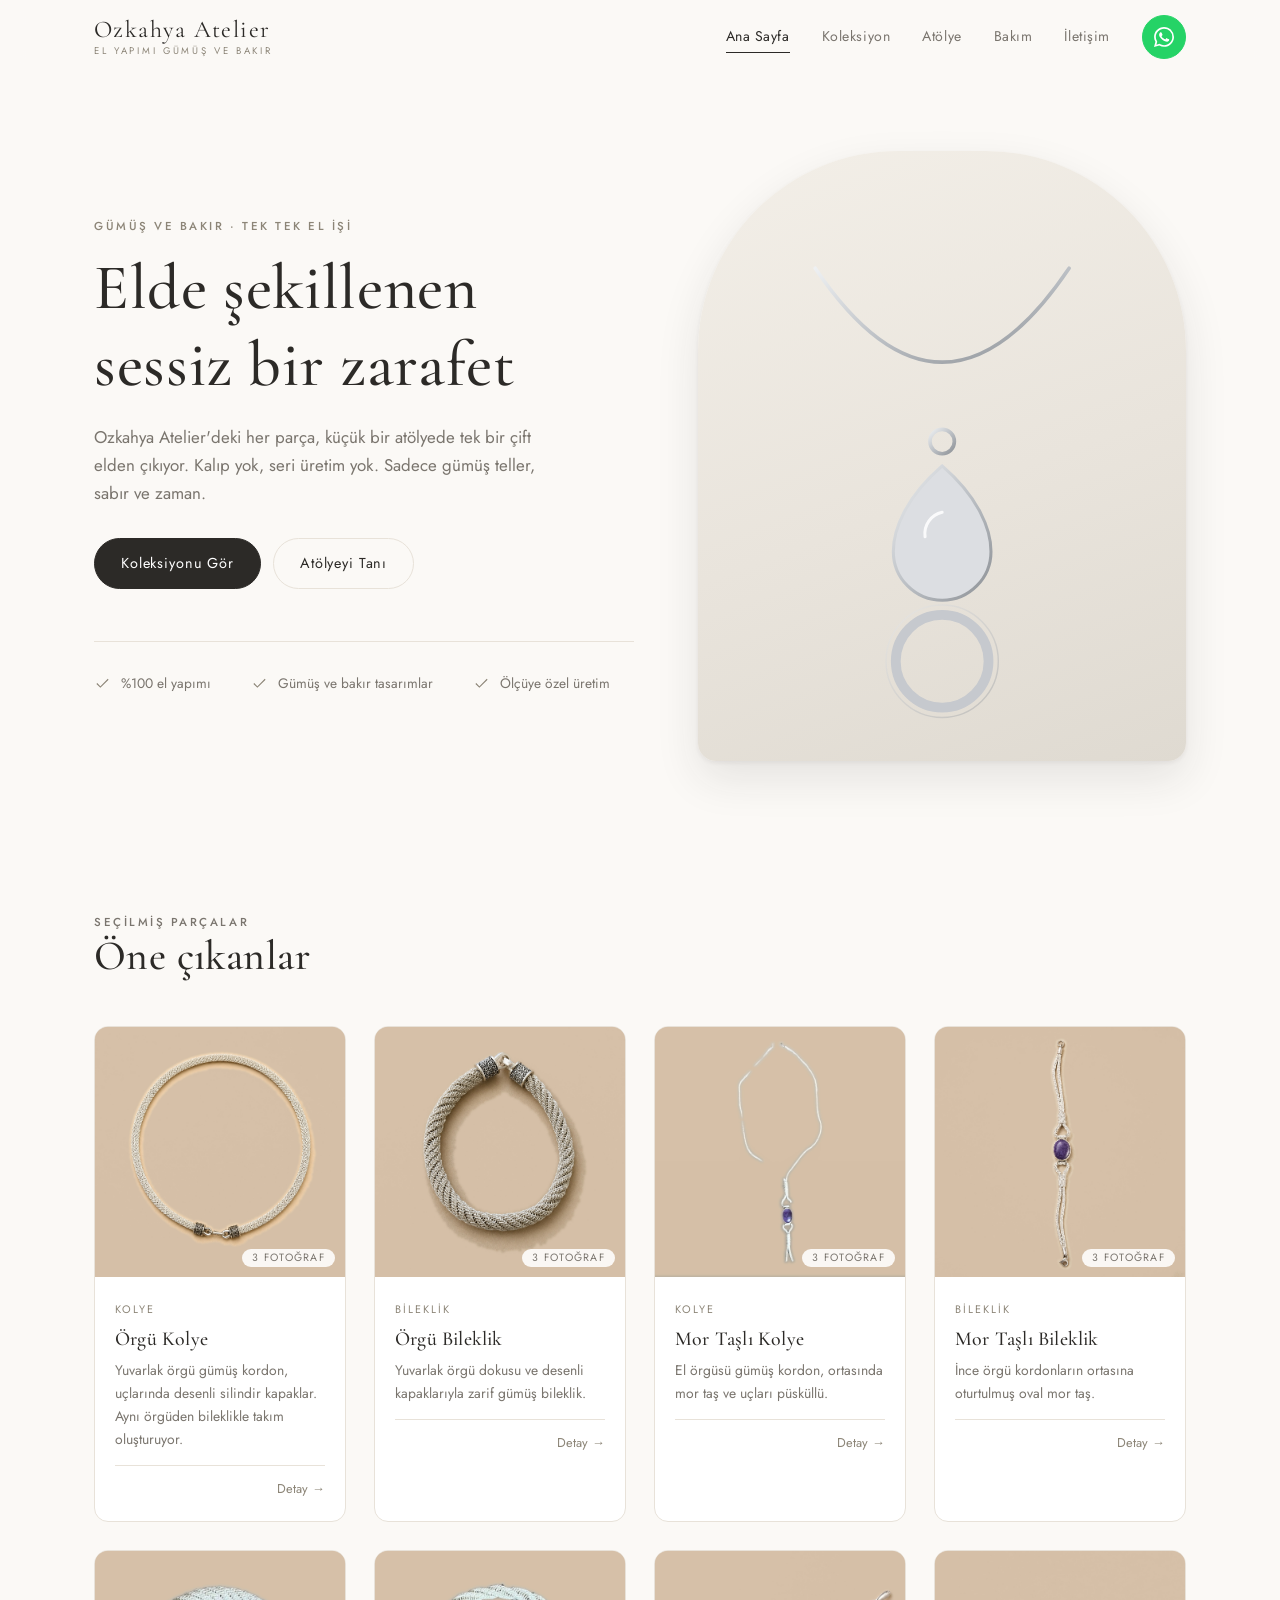
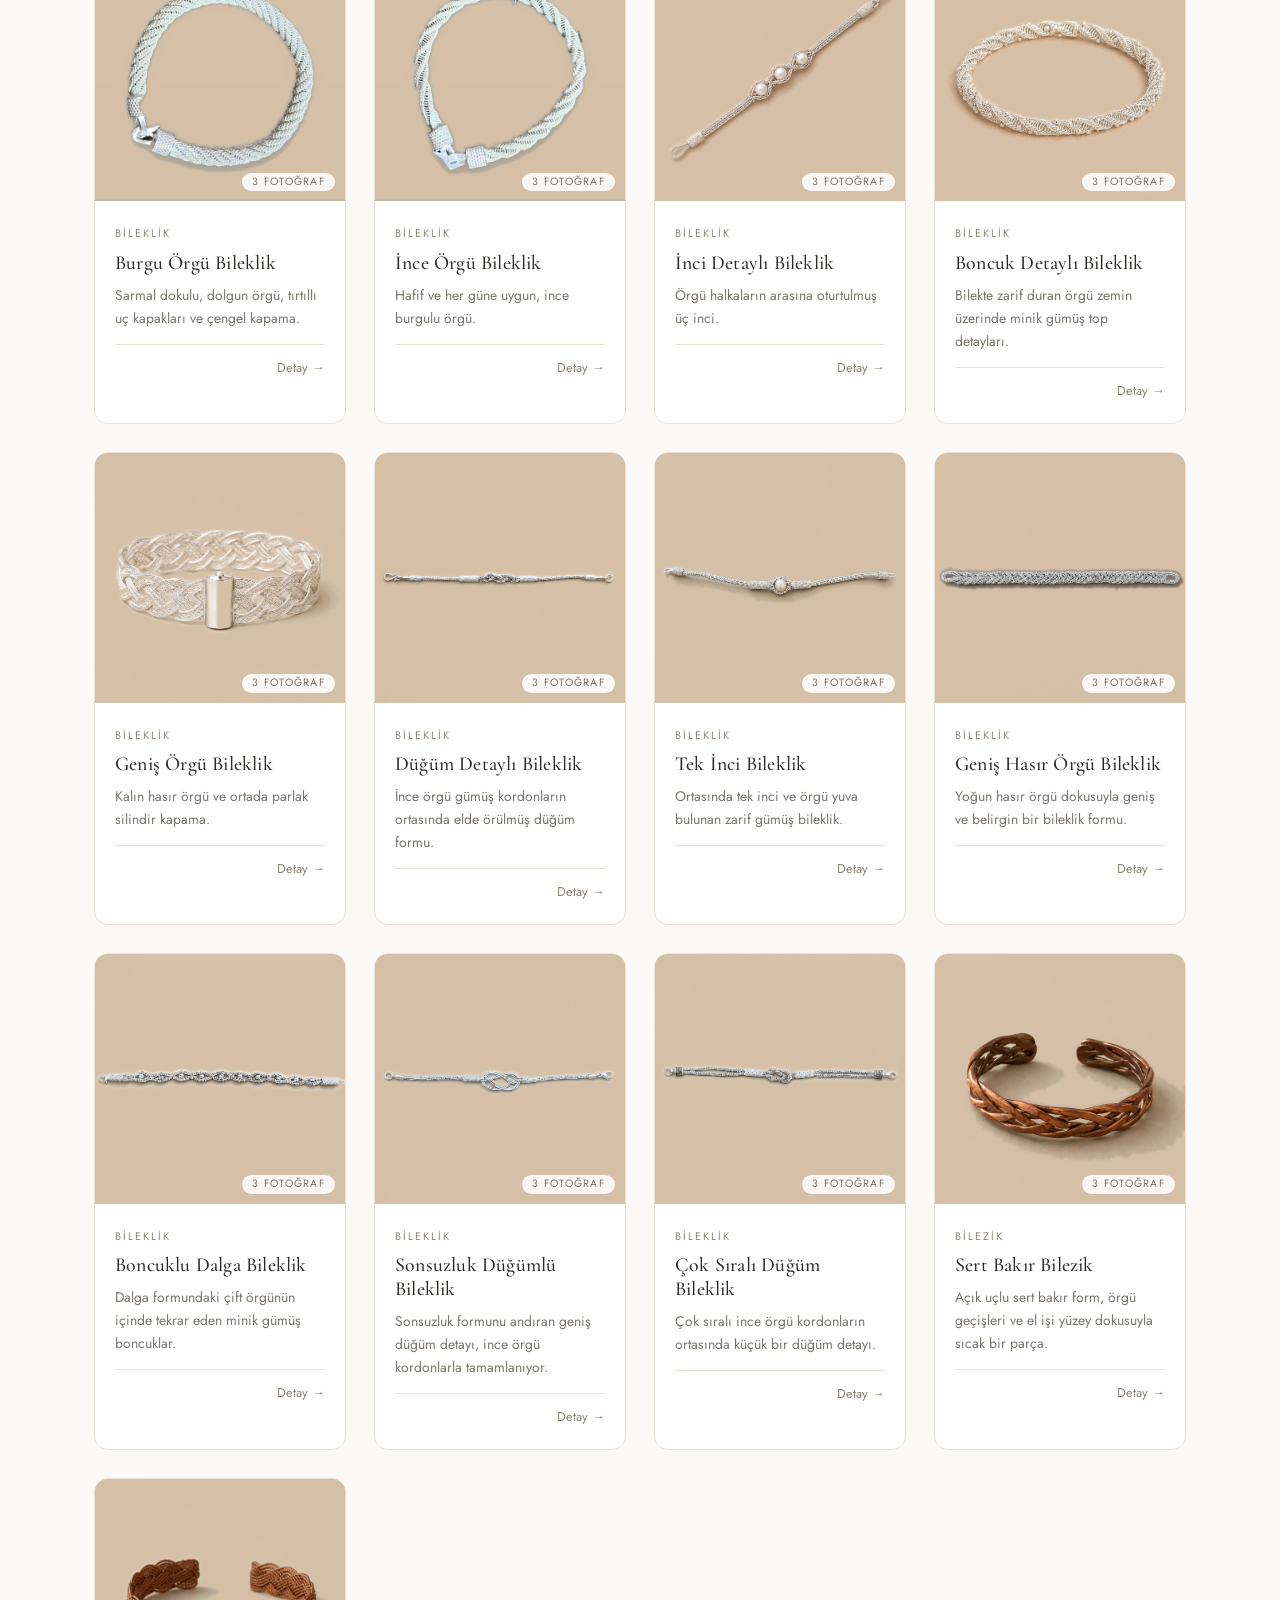
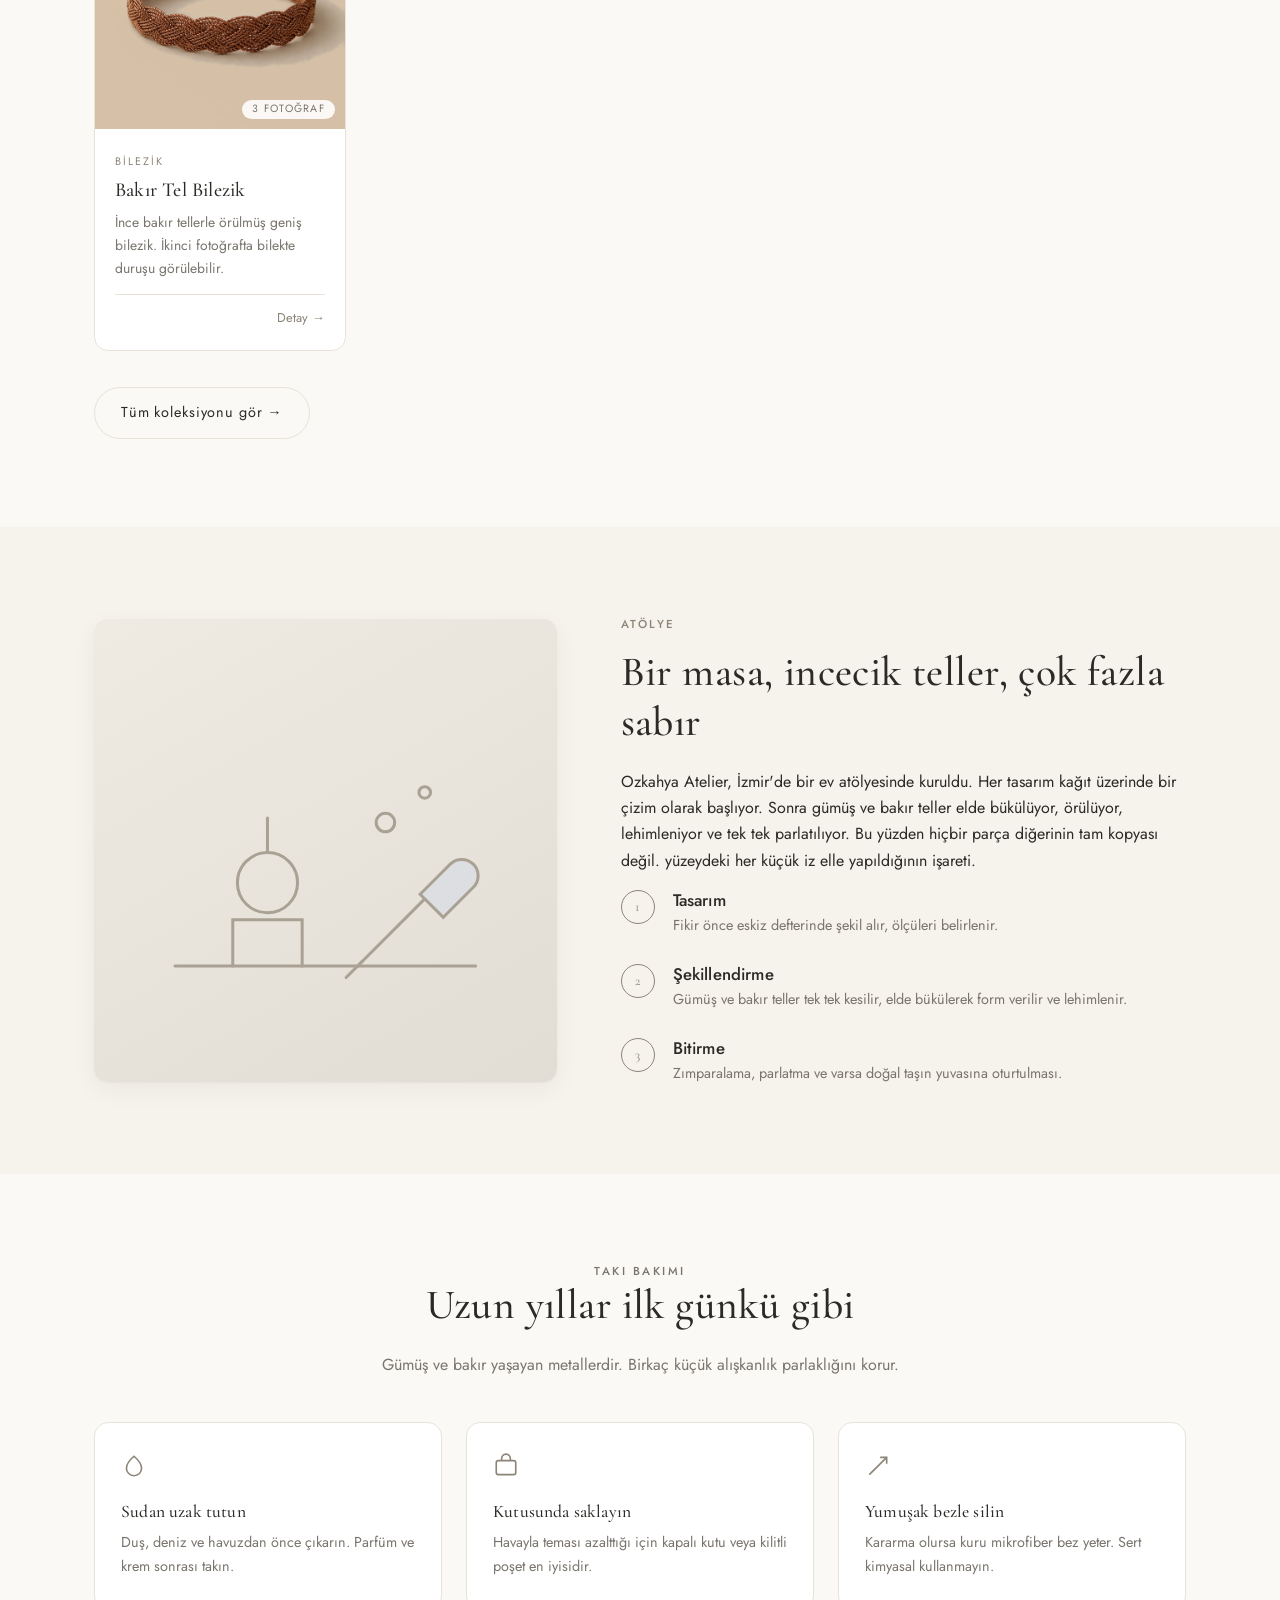
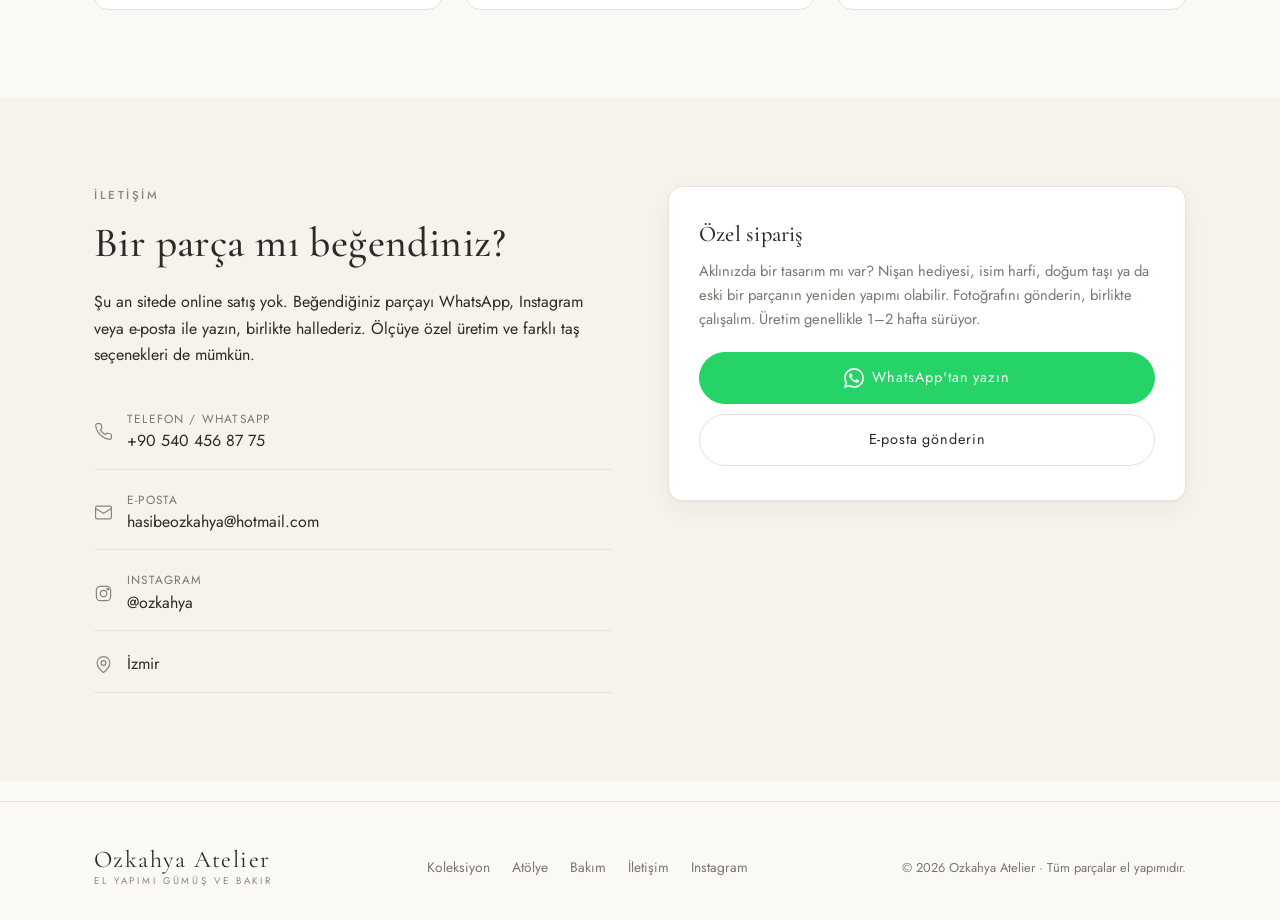
==== index.html @ 6280ca42 "isim degisti" ====
<!DOCTYPE html>
<html lang="tr">
<head>
<meta charset="UTF-8">
<meta name="viewport" content="width=device-width, initial-scale=1">
<title>Ozkahya Atelier · El Yapımı Gümüş ve Bakır Takı</title>
<meta name="description" content="Ozkahya Atelier: gümüş ve bakırdan, tek tek el emeğiyle üretilen kolye, küpe, yüzük, bileklik ve bilezikler.">
<link rel="icon" href="gorseller/favicon.svg" type="image/svg+xml">
<link rel="preconnect" href="https://fonts.googleapis.com">
<link rel="preconnect" href="https://fonts.gstatic.com" crossorigin>
<link href="https://fonts.googleapis.com/css2?family=Cormorant+Garamond:wght@400;500;600&family=Jost:wght@300;400;500&display=swap" rel="stylesheet">
<link rel="stylesheet" href="css/stil.css">
</head>
<body>

<!-- ================= ÜST MENÜ ================= -->
<header class="ust-bar">
  <div class="kapsayici ust-bar-ic">
    <a href="index.html" class="logo">
      <span class="logo-ad">Ozkahya Atelier</span>
      <span class="logo-alt">El Yapımı Gümüş ve Bakır</span>
    </a>

    <button class="menu-dugmesi" aria-label="Menü" aria-expanded="false">
      <span></span><span></span><span></span>
    </button>

    <nav class="menu">
      <a href="index.html" class="aktif">Ana Sayfa</a>
      <a href="koleksiyon.html">Koleksiyon</a>
      <a href="#atolye">Atölye</a>
      <a href="#bakim">Bakım</a>
      <a href="#iletisim">İletişim</a>
      <!-- WhatsApp logosu js/site.js tarafından eklenir -->
      <a class="buton buton--simge" data-whatsapp="Merhaba, takılarınız hakkında bilgi almak istiyorum."
         aria-label="WhatsApp'tan yazın" title="WhatsApp'tan yazın"></a>
    </nav>
  </div>
</header>

<!-- ================= VİTRİN ================= -->
<section class="vitrin">
  <div class="kapsayici vitrin-ic">
    <div>
      <p class="ust-etiket">Gümüş ve Bakır · Tek Tek El İşi</p>
      <h1>Elde şekillenen<br>sessiz bir zarafet</h1>
      <p class="vitrin-yazi">
        Ozkahya Atelier'deki her parça, küçük bir atölyede tek bir çift elden çıkıyor.
        Kalıp yok, seri üretim yok. Sadece gümüş teller, sabır ve zaman.
      </p>
      <div class="vitrin-dugmeler">
        <a class="buton" href="koleksiyon.html">Koleksiyonu Gör</a>
        <a class="buton buton--bos" href="#atolye">Atölyeyi Tanı</a>
      </div>

      <div class="vitrin-notlar">
        <span class="vitrin-not">
          <svg width="17" height="17" viewBox="0 0 24 24" fill="none" stroke="currentColor" stroke-width="1.6"><path d="M20 6 9 17l-5-5"/></svg>
          %100 el yapımı
        </span>
        <span class="vitrin-not">
          <svg width="17" height="17" viewBox="0 0 24 24" fill="none" stroke="currentColor" stroke-width="1.6"><path d="M20 6 9 17l-5-5"/></svg>
          Gümüş ve bakır tasarımlar
        </span>
        <span class="vitrin-not">
          <svg width="17" height="17" viewBox="0 0 24 24" fill="none" stroke="currentColor" stroke-width="1.6"><path d="M20 6 9 17l-5-5"/></svg>
          Ölçüye özel üretim
        </span>
      </div>
    </div>

    <div class="vitrin-gorsel">
      <svg viewBox="0 0 400 500" xmlns="http://www.w3.org/2000/svg" role="img" aria-label="El yapımı gümüş ve bakır takı çizimi">
        <defs>
          <linearGradient id="vm" x1="0" y1="0" x2="1" y2="1">
            <stop offset="0" stop-color="#eef0f2"/><stop offset="0.5" stop-color="#bcc0c5"/><stop offset="1" stop-color="#8d9196"/>
          </linearGradient>
        </defs>
        <g fill="none" stroke="url(#vm)" stroke-width="3" stroke-linecap="round">
          <path d="M96 96 Q200 250 304 96"/>
          <circle cx="200" cy="238" r="10"/>
          <path d="M200 258 c30 26 40 52 40 70 a40 40 0 0 1 -80 0 c0 -18 10 -44 40 -70z" fill="#dcdee2" stroke-width="2.5"/>
          <path d="M186 316 a18 18 0 0 1 14 -20" stroke="#fff" stroke-width="2.5" opacity="0.85"/>
          <circle cx="200" cy="418" r="38" stroke-width="8" stroke="#c6c9ce"/>
          <circle cx="200" cy="418" r="46" stroke-width="1.2" opacity="0.4"/>
        </g>
      </svg>
    </div>
  </div>
</section>

<!-- ================= ÖNE ÇIKANLAR ================= -->
<section class="bolum" id="oneCikan">
  <div class="kapsayici">
    <div class="bolum-baslik">
      <p class="ust-etiket">Seçilmiş Parçalar</p>
      <h2>Öne çıkanlar</h2>
    </div>

    <div class="izgara" id="oneCikanlar"></div>

    <div style="margin-top:36px">
      <a class="buton buton--bos" href="koleksiyon.html">Tüm koleksiyonu gör →</a>
    </div>
  </div>
</section>

<!-- ================= ATÖLYE / HAKKINDA ================= -->
<section class="bolum hakkinda" id="atolye">
  <div class="kapsayici hakkinda-ic">
    <div class="hakkinda-gorsel">
      <svg viewBox="0 0 400 400" xmlns="http://www.w3.org/2000/svg" role="img" aria-label="Atölye çizimi">
        <rect width="400" height="400" fill="none"/>
        <g fill="none" stroke="#a9a294" stroke-width="2.6" stroke-linecap="round">
          <path d="M70 300 h260"/>
          <path d="M120 300 v-40 h60 v40" />
          <circle cx="150" cy="228" r="26"/>
          <path d="M150 202 v-30"/>
          <path d="M228 300 l58 -58"/>
          <path d="M282 238 l26 -26 a14 14 0 0 1 20 20 l-26 26z" fill="#dcdee2"/>
          <path d="M232 296 l-14 14"/>
          <circle cx="252" cy="176" r="8"/>
          <circle cx="286" cy="150" r="5"/>
        </g>
      </svg>
    </div>

    <div>
      <p class="ust-etiket">Atölye</p>
      <h2>Bir masa, incecik teller, çok fazla sabır</h2>
      <p>
        Ozkahya Atelier, İzmir'de bir ev atölyesinde kuruldu. Her tasarım kağıt üzerinde bir
        çizim olarak başlıyor. Sonra gümüş ve bakır teller elde bükülüyor, örülüyor, lehimleniyor
        ve tek tek parlatılıyor. Bu yüzden hiçbir parça diğerinin tam kopyası değil.
        yüzeydeki her küçük iz elle yapıldığının işareti.
      </p>

      <div class="adimlar">
        <div class="adim">
          <span class="adim-no">1</span>
          <div>
            <h3>Tasarım</h3>
            <p>Fikir önce eskiz defterinde şekil alır, ölçüleri belirlenir.</p>
          </div>
        </div>
        <div class="adim">
          <span class="adim-no">2</span>
          <div>
            <h3>Şekillendirme</h3>
            <p>Gümüş ve bakır teller tek tek kesilir, elde bükülerek form verilir ve lehimlenir.</p>
          </div>
        </div>
        <div class="adim">
          <span class="adim-no">3</span>
          <div>
            <h3>Bitirme</h3>
            <p>Zımparalama, parlatma ve varsa doğal taşın yuvasına oturtulması.</p>
          </div>
        </div>
      </div>
    </div>
  </div>
</section>

<!-- ================= BAKIM ================= -->
<section class="bolum" id="bakim">
  <div class="kapsayici">
    <div class="bolum-baslik bolum-baslik--orta">
      <p class="ust-etiket">Takı Bakımı</p>
      <h2>Uzun yıllar ilk günkü gibi</h2>
      <p>Gümüş ve bakır yaşayan metallerdir. Birkaç küçük alışkanlık parlaklığını korur.</p>
    </div>

    <div class="kartlar">
      <div class="kart">
        <svg width="26" height="26" viewBox="0 0 24 24" fill="none" stroke="currentColor" stroke-width="1.5"><path d="M12 3s7 6 7 11a7 7 0 0 1-14 0c0-5 7-11 7-11z"/></svg>
        <h3>Sudan uzak tutun</h3>
        <p>Duş, deniz ve havuzdan önce çıkarın. Parfüm ve krem sonrası takın.</p>
      </div>
      <div class="kart">
        <svg width="26" height="26" viewBox="0 0 24 24" fill="none" stroke="currentColor" stroke-width="1.5"><rect x="3" y="7" width="18" height="13" rx="2"/><path d="M8 7V5a4 4 0 0 1 8 0v2"/></svg>
        <h3>Kutusunda saklayın</h3>
        <p>Havayla teması azalttığı için kapalı kutu veya kilitli poşet en iyisidir.</p>
      </div>
      <div class="kart">
        <svg width="26" height="26" viewBox="0 0 24 24" fill="none" stroke="currentColor" stroke-width="1.5"><path d="M4 20 20 4"/><path d="M14 4h6v6"/></svg>
        <h3>Yumuşak bezle silin</h3>
        <p>Kararma olursa kuru mikrofiber bez yeter. Sert kimyasal kullanmayın.</p>
      </div>
    </div>
  </div>
</section>

<!-- ================= İLETİŞİM ================= -->
<section class="bolum" id="iletisim" style="background:#f6f2ec">
  <div class="kapsayici iletisim-ic">
    <div>
      <p class="ust-etiket">İletişim</p>
      <h2>Bir parça mı beğendiniz?</h2>
      <p>
        Şu an sitede online satış yok. Beğendiğiniz parçayı WhatsApp, Instagram
        veya e-posta ile yazın, birlikte hallederiz. Ölçüye özel üretim ve
        farklı taş seçenekleri de mümkün.
      </p>

      <div class="iletisim-liste">
        <a class="iletisim-satir" data-baglanti="telefon" href="#">
          <svg width="19" height="19" viewBox="0 0 24 24" fill="none" stroke="currentColor" stroke-width="1.5"><path d="M22 16.9v3a2 2 0 0 1-2.2 2 19.8 19.8 0 0 1-8.6-3.1 19.5 19.5 0 0 1-6-6A19.8 19.8 0 0 1 2.1 4.2 2 2 0 0 1 4.1 2h3a2 2 0 0 1 2 1.7c.1 1 .4 1.9.7 2.8a2 2 0 0 1-.5 2.1L8.1 9.9a16 16 0 0 0 6 6l1.3-1.3a2 2 0 0 1 2.1-.4c.9.3 1.8.5 2.8.6a2 2 0 0 1 1.7 2z"/></svg>
          <span><small data-telefon-etiket>Telefon / WhatsApp</small><span data-iletisim="telefon"></span></span>
        </a>
        <a class="iletisim-satir" data-baglanti="eposta" href="#">
          <svg width="19" height="19" viewBox="0 0 24 24" fill="none" stroke="currentColor" stroke-width="1.5"><rect x="2" y="4" width="20" height="16" rx="2"/><path d="m2 7 10 6 10-6"/></svg>
          <span><small>E-posta</small><span data-iletisim="eposta"></span></span>
        </a>
        <a class="iletisim-satir" data-baglanti="instagram" href="#" target="_blank" rel="noopener">
          <svg width="19" height="19" viewBox="0 0 24 24" fill="none" stroke="currentColor" stroke-width="1.5"><rect x="3" y="3" width="18" height="18" rx="5"/><circle cx="12" cy="12" r="4"/><circle cx="17.5" cy="6.5" r="1"/></svg>
          <span><small>Instagram</small><span data-iletisim="instagram"></span></span>
        </a>
        <span class="iletisim-satir">
          <svg width="19" height="19" viewBox="0 0 24 24" fill="none" stroke="currentColor" stroke-width="1.5"><path d="M20 10c0 6-8 12-8 12s-8-6-8-12a8 8 0 0 1 16 0z"/><circle cx="12" cy="10" r="3"/></svg>
          <span data-iletisim="sehir"></span>
        </span>
      </div>
    </div>

    <div class="bilgi-kutusu">
      <h3>Özel sipariş</h3>
      <p>
        Aklınızda bir tasarım mı var? Nişan hediyesi, isim harfi, doğum taşı ya da
        eski bir parçanın yeniden yapımı olabilir. Fotoğrafını gönderin, birlikte
        çalışalım. Üretim genellikle 1–2 hafta sürüyor.
      </p>
      <a class="buton" data-whatsapp="Merhaba, özel sipariş hakkında konuşmak istiyorum.">WhatsApp'tan yazın</a>
      <a class="buton buton--bos" data-baglanti="eposta" href="#" style="width:100%;justify-content:center;margin-top:10px">E-posta gönderin</a>
    </div>
  </div>
</section>

<!-- ================= ALT BİLGİ ================= -->
<footer class="alt-bilgi">
  <div class="kapsayici alt-bilgi-ic">
    <div class="logo">
      <span class="logo-ad">Ozkahya Atelier</span>
      <span class="logo-alt">El Yapımı Gümüş ve Bakır</span>
    </div>
    <nav class="alt-menu">
      <a href="koleksiyon.html">Koleksiyon</a>
      <a href="#atolye">Atölye</a>
      <a href="#bakim">Bakım</a>
      <a href="#iletisim">İletişim</a>
      <a data-baglanti="instagram" href="#" target="_blank" rel="noopener">Instagram</a>
    </nav>
    <p class="telif">© <span id="yil"></span> Ozkahya Atelier · Tüm parçalar el yapımıdır.</p>
  </div>
</footer>

<!-- ================= ÜRÜN PENCERESİ ================= -->
<div class="pencere" id="urunPenceresi" role="dialog" aria-modal="true" aria-labelledby="pencereAd">
  <div class="pencere-ic">
    <button class="kapat" aria-label="Kapat">✕</button>
    <div class="pencere-gorsel" id="pencereGorsel"></div>
    <div class="pencere-yazi">
      <p class="ust-etiket" id="pencereKategori"></p>
      <h2 id="pencereAd"></h2>
      <p class="pencere-fiyat" id="pencereFiyat"></p>
      <p id="pencereAciklama"></p>
      <p class="pencere-detay" id="pencereDetay"></p>
      <p style="font-size:.86rem;color:var(--yazi-soluk)" id="pencereStok"></p>
      <div class="pencere-dugmeler">
        <a class="buton" id="pencereWhatsapp" href="#" target="_blank" rel="noopener">WhatsApp'tan bilgi al</a>
        <a class="buton buton--bos" id="pencereEposta" href="#">E-posta ile sor</a>
      </div>
    </div>
  </div>
</div>

<script src="js/urunler.js"></script>
<script src="js/site.js"></script>
</body>
</html>
---- css/stil.css ----
/* ============================================================
   ATELIER MORA — Stil dosyası
   Renkleri değiştirmek isterseniz sadece aşağıdaki
   ":root" bloğundaki değerleri düzenlemeniz yeterli.
   ============================================================ */

:root {
  --arka-plan: #fbf9f6;
  --kart: #ffffff;
  --yazi: #2c2a27;
  --yazi-soluk: #7a756e;
  --cizgi: #e8e2d9;
  --vurgu: #8c8577;
  --vurgu-koyu: #6d675b;
  --gumus: #c9ccd1;
  --foto-zemin: #d6c1a8;
  --foto-zemin-koyu: #cdb89f;
  --golge: 0 1px 2px rgba(44, 42, 39, 0.04), 0 8px 24px rgba(44, 42, 39, 0.05);
  --golge-yuksek: 0 2px 4px rgba(44, 42, 39, 0.06), 0 18px 44px rgba(44, 42, 39, 0.1);
  --yumusak: 14px;
  --gecis: 0.25s ease;
  --serif: "Cormorant Garamond", "Iowan Old Style", Georgia, "Times New Roman", serif;
  --sans: "Jost", -apple-system, BlinkMacSystemFont, "Segoe UI", Helvetica, Arial, sans-serif;
}

* { box-sizing: border-box; }

html { scroll-behavior: smooth; }

body {
  margin: 0;
  background: var(--arka-plan);
  color: var(--yazi);
  font-family: var(--sans);
  font-size: 16px;
  line-height: 1.65;
  -webkit-font-smoothing: antialiased;
}

img { max-width: 100%; display: block; }

a { color: inherit; text-decoration: none; }

h1, h2, h3 {
  font-family: var(--serif);
  font-weight: 500;
  line-height: 1.2;
  margin: 0 0 0.5em;
  letter-spacing: 0.01em;
}

h1 { font-size: clamp(2.4rem, 6vw, 4rem); }
h2 { font-size: clamp(1.8rem, 4vw, 2.6rem); }
h3 { font-size: 1.25rem; }

p { margin: 0 0 1em; }

.kapsayici {
  width: 100%;
  max-width: 1140px;
  margin: 0 auto;
  padding: 0 24px;
}

.bolum { padding: 88px 0; }
.bolum--ince { padding: 56px 0; }

.ust-etiket {
  font-size: 0.72rem;
  letter-spacing: 0.22em;
  text-transform: uppercase;
  color: var(--vurgu);
  margin-bottom: 14px;
  font-weight: 500;
}

.bolum-baslik { max-width: 620px; margin-bottom: 44px; }
.bolum-baslik p { color: var(--yazi-soluk); margin: 0; }
.bolum-baslik--orta { margin-left: auto; margin-right: auto; text-align: center; }

/* ---------- Butonlar ---------- */
.buton {
  display: inline-flex;
  align-items: center;
  gap: 8px;
  padding: 13px 26px;
  border-radius: 100px;
  border: 1px solid var(--yazi);
  background: var(--yazi);
  color: #fff;
  font-family: var(--sans);
  font-size: 0.9rem;
  letter-spacing: 0.06em;
  cursor: pointer;
  transition: var(--gecis);
}
.buton:hover { background: var(--vurgu-koyu); border-color: var(--vurgu-koyu); }

.buton--bos { background: transparent; color: var(--yazi); border-color: var(--cizgi); }
.buton--bos:hover { background: #fff; border-color: var(--yazi); color: var(--yazi); }

/* WhatsApp butonu — markanın kendi yeşili */
.buton--wa { background: #25d366; border-color: #25d366; color: #fff; }
.buton--wa:hover { background: #1eb257; border-color: #1eb257; }
.buton--wa svg { flex: 0 0 auto; }

/* Sadece simge taşıyan yuvarlak buton (üst menüdeki gibi) */
.buton--simge { width: 44px; height: 44px; padding: 0; justify-content: center; border-radius: 50%; }

/* ---------- Üst menü ---------- */
.ust-bar {
  position: sticky;
  top: 0;
  z-index: 50;
  background: rgba(251, 249, 246, 0.88);
  backdrop-filter: blur(12px);
  border-bottom: 1px solid transparent;
  transition: border-color var(--gecis);
}
.ust-bar.kaydirildi { border-bottom-color: var(--cizgi); }

.ust-bar-ic {
  display: flex;
  align-items: center;
  justify-content: space-between;
  height: 74px;
}

.logo { display: flex; flex-direction: column; line-height: 1; }
.logo-ad {
  font-family: var(--serif);
  font-size: 1.5rem;
  letter-spacing: 0.06em;
}
.logo-alt {
  font-size: 0.6rem;
  letter-spacing: 0.28em;
  text-transform: uppercase;
  color: var(--vurgu);
  margin-top: 5px;
}

.menu { display: flex; align-items: center; gap: 32px; }
.menu a {
  font-size: 0.88rem;
  letter-spacing: 0.04em;
  color: var(--yazi-soluk);
  position: relative;
  padding: 4px 0;
  transition: color var(--gecis);
}
.menu a::after {
  content: "";
  position: absolute;
  left: 0; bottom: 0;
  width: 100%; height: 1px;
  background: var(--yazi);
  transform: scaleX(0);
  transform-origin: left;
  transition: transform var(--gecis);
}
.menu a:hover, .menu a.aktif { color: var(--yazi); }
.menu a:hover::after, .menu a.aktif::after { transform: scaleX(1); }

/* Menü içindeki butonlar link kurallarından etkilenmesin */
.menu a.buton { color: #fff; }
.menu a.buton:hover { color: #fff; }
.menu a.buton::after { display: none; }

.menu-dugmesi {
  display: none;
  background: none;
  border: 0;
  padding: 8px;
  cursor: pointer;
}
.menu-dugmesi span {
  display: block;
  width: 22px; height: 1.5px;
  background: var(--yazi);
  margin: 5px 0;
  transition: var(--gecis);
}

/* ---------- Vitrin (hero) ---------- */
.vitrin { padding: 76px 0 64px; }
.vitrin-ic {
  display: grid;
  grid-template-columns: 1.05fr 0.95fr;
  gap: 64px;
  align-items: center;
}
.vitrin h1 { margin-bottom: 20px; }
.vitrin-yazi { font-size: 1.06rem; color: var(--yazi-soluk); max-width: 460px; }
.vitrin-dugmeler { display: flex; flex-wrap: wrap; gap: 12px; margin-top: 30px; }

.vitrin-gorsel {
  position: relative;
  border-radius: 200px 200px 18px 18px;
  overflow: hidden;
  background: linear-gradient(160deg, #f3efe8, #e9e4dc 55%, #dfdad1);
  aspect-ratio: 4 / 5;
  box-shadow: var(--golge-yuksek);
}
.vitrin-gorsel svg { width: 100%; height: 100%; }

.vitrin-notlar {
  display: flex;
  flex-wrap: wrap;
  gap: 14px 40px;
  margin-top: 52px;
  padding-top: 30px;
  border-top: 1px solid var(--cizgi);
}
.vitrin-not { display: flex; align-items: center; gap: 10px; font-size: 0.86rem; color: var(--yazi-soluk); }
.vitrin-not svg { flex: 0 0 auto; color: var(--vurgu); }

/* ---------- Ürün ızgarası ---------- */
.filtreler {
  display: flex;
  flex-wrap: wrap;
  gap: 10px;
  margin-bottom: 32px;
}
.filtre {
  padding: 9px 20px;
  border-radius: 100px;
  border: 1px solid var(--cizgi);
  background: transparent;
  color: var(--yazi-soluk);
  font-family: var(--sans);
  font-size: 0.85rem;
  letter-spacing: 0.04em;
  cursor: pointer;
  transition: var(--gecis);
}
.filtre:hover { border-color: var(--vurgu); color: var(--yazi); }
.filtre.aktif { background: var(--yazi); border-color: var(--yazi); color: #fff; }

.arama-kutusu { position: relative; margin-bottom: 26px; max-width: 340px; }
.arama-kutusu input {
  width: 100%;
  padding: 12px 16px 12px 42px;
  border: 1px solid var(--cizgi);
  border-radius: 100px;
  background: var(--kart);
  font-family: var(--sans);
  font-size: 0.9rem;
  color: var(--yazi);
  transition: var(--gecis);
}
.arama-kutusu input:focus { outline: none; border-color: var(--vurgu); }
.arama-kutusu svg {
  position: absolute;
  left: 16px; top: 50%;
  transform: translateY(-50%);
  color: var(--yazi-soluk);
}

.izgara {
  display: grid;
  grid-template-columns: repeat(auto-fill, minmax(250px, 1fr));
  gap: 28px;
}

.urun {
  display: block;
  width: 100%;
  appearance: none;
  -webkit-appearance: none;
  background: var(--kart);
  border: 1px solid var(--cizgi);
  border-radius: var(--yumusak);
  overflow: hidden;
  cursor: pointer;
  text-align: left;
  padding: 0;
  font: inherit;
  color: inherit;
  transition: transform var(--gecis), box-shadow var(--gecis);
}
.urun:hover { transform: translateY(-4px); box-shadow: var(--golge); }
.urun:focus-visible { outline: 2px solid var(--vurgu); outline-offset: 3px; }

.urun-gorsel {
  position: relative;
  aspect-ratio: 1 / 1;
  /* ürün fotoğraflarının zeminiyle aynı ton: fotoğraf yüklenirken zıplama olmasın */
  background: linear-gradient(180deg, var(--foto-zemin), var(--foto-zemin-koyu));
  overflow: hidden;
  line-height: 0;
}
.urun-gorsel img, .urun-gorsel svg {
  position: absolute;
  inset: 0;
  width: 100%;
  height: 100%;
  object-fit: cover;
  transition: opacity 0.4s ease;
}

.kart-galeri {
  position: absolute;
  inset: 0;
  display: flex;
  width: 100%;
  height: 100%;
  transform: translateX(0);
  transition: transform 0.55s ease;
}
.urun-gorsel .kart-galeri img {
  position: static;
  flex: 0 0 100%;
  width: 100%;
  min-width: 100%;
  max-width: none;
  height: 100%;
}

.foto-sayaci {
  position: absolute;
  bottom: 10px; right: 10px;
  padding: 4px 10px;
  border-radius: 100px;
  background: rgba(255, 255, 255, 0.88);
  line-height: 1;
  font-size: 0.66rem;
  letter-spacing: 0.12em;
  text-transform: uppercase;
  color: var(--yazi-soluk);
  opacity: 1;
  transition: opacity var(--gecis);
}
.urun:hover .foto-sayaci { opacity: 0; }

.etiket {
  position: absolute;
  top: 12px; left: 12px;
  padding: 5px 12px;
  border-radius: 100px;
  background: rgba(255, 255, 255, 0.92);
  font-size: 0.68rem;
  letter-spacing: 0.14em;
  text-transform: uppercase;
  color: var(--yazi-soluk);
}

.urun-bilgi { padding: 18px 20px 22px; }
.urun-kategori {
  font-size: 0.68rem;
  letter-spacing: 0.18em;
  text-transform: uppercase;
  color: var(--vurgu);
}
.urun-ad { font-family: var(--serif); font-size: 1.24rem; margin: 6px 0 8px; }
.urun-aciklama { font-size: 0.87rem; color: var(--yazi-soluk); margin: 0 0 14px; }
.urun-alt {
  display: flex;
  align-items: center;
  justify-content: space-between;
  gap: 10px;
  padding-top: 12px;
  border-top: 1px solid var(--cizgi);
}
.urun-alt--sadece-detay { justify-content: flex-end; }
.urun-fiyat { font-size: 0.98rem; letter-spacing: 0.02em; }
.urun-detay-link { font-size: 0.8rem; color: var(--vurgu); }

.bos-sonuc {
  grid-column: 1 / -1;
  text-align: center;
  padding: 60px 20px;
  color: var(--yazi-soluk);
  border: 1px dashed var(--cizgi);
  border-radius: var(--yumusak);
}

/* ---------- Hakkında ---------- */
.hakkinda { background: #f6f2ec; }
.hakkinda-ic {
  display: grid;
  grid-template-columns: 0.9fr 1.1fr;
  gap: 64px;
  align-items: center;
}
.hakkinda-gorsel {
  aspect-ratio: 1 / 1;
  border-radius: var(--yumusak);
  background: linear-gradient(150deg, #efeae2, #e2ddd4);
  overflow: hidden;
  box-shadow: var(--golge);
}

.adimlar { display: grid; gap: 26px; margin-top: 8px; }
.adim { display: flex; gap: 18px; }
.adim-no {
  flex: 0 0 auto;
  width: 34px; height: 34px;
  border-radius: 50%;
  border: 1px solid var(--vurgu);
  color: var(--vurgu);
  display: grid;
  place-items: center;
  font-size: 0.85rem;
  font-family: var(--serif);
}
.adim h3 { font-size: 1.05rem; margin-bottom: 4px; font-family: var(--sans); font-weight: 500; letter-spacing: 0.01em; }
.adim p { margin: 0; font-size: 0.9rem; color: var(--yazi-soluk); }

/* ---------- Bakım kartları ---------- */
.kartlar { display: grid; grid-template-columns: repeat(auto-fit, minmax(240px, 1fr)); gap: 24px; }
.kart {
  background: var(--kart);
  border: 1px solid var(--cizgi);
  border-radius: var(--yumusak);
  padding: 30px 26px;
}
.kart svg { color: var(--vurgu); margin-bottom: 14px; }
.kart h3 { font-size: 1.1rem; }
.kart p { margin: 0; font-size: 0.9rem; color: var(--yazi-soluk); }

/* ---------- İletişim ---------- */
.iletisim-ic {
  display: grid;
  grid-template-columns: 1fr 1fr;
  gap: 56px;
  align-items: start;
}
.iletisim-liste { display: grid; gap: 6px; margin-top: 26px; }
.iletisim-satir {
  display: flex;
  align-items: center;
  gap: 14px;
  padding: 14px 0;
  border-bottom: 1px solid var(--cizgi);
  transition: var(--gecis);
}
.iletisim-satir:hover { padding-left: 6px; }
.iletisim-satir svg { color: var(--vurgu); flex: 0 0 auto; }
.iletisim-satir small { display: block; color: var(--yazi-soluk); font-size: 0.74rem; letter-spacing: 0.1em; text-transform: uppercase; }

.bilgi-kutusu {
  background: var(--kart);
  border: 1px solid var(--cizgi);
  border-radius: var(--yumusak);
  padding: 34px 30px;
  box-shadow: var(--golge);
}
.bilgi-kutusu h3 { font-size: 1.4rem; }
.bilgi-kutusu p { font-size: 0.92rem; color: var(--yazi-soluk); }
.bilgi-kutusu .buton { width: 100%; justify-content: center; margin-top: 6px; }

/* ---------- Ürün penceresi (modal) ---------- */
.pencere {
  position: fixed;
  inset: 0;
  z-index: 100;
  display: none;
  align-items: center;
  justify-content: center;
  padding: 24px;
  background: rgba(44, 42, 39, 0.44);
  backdrop-filter: blur(3px);
}
.pencere.acik { display: flex; }

.pencere-ic {
  background: var(--arka-plan);
  border-radius: 18px;
  max-width: 880px;
  width: 100%;
  max-height: 90vh;
  overflow-y: auto;
  display: grid;
  grid-template-columns: 1fr 1fr;
  box-shadow: var(--golge-yuksek);
  position: relative;
  animation: yukari 0.3s ease;
}
@keyframes yukari { from { opacity: 0; transform: translateY(14px); } }

.pencere-gorsel { background: linear-gradient(180deg, var(--foto-zemin), var(--foto-zemin-koyu)); position: relative; }
.pencere-gorsel img, .pencere-gorsel svg { width: 100%; height: 100%; object-fit: cover; min-height: 320px; }

/* Pencere içindeki küçük fotoğraf kareleri */
.pencere-kucukler {
  position: absolute;
  left: 0; right: 0; bottom: 14px;
  display: flex;
  gap: 8px;
  justify-content: center;
}
.pencere-kucukler button {
  width: 54px; height: 54px;
  padding: 0;
  border: 2px solid rgba(255, 255, 255, 0.75);
  border-radius: 10px;
  overflow: hidden;
  background: none;
  cursor: pointer;
  transition: var(--gecis);
}
.pencere-kucukler button img { min-height: 0; }
.pencere-kucukler button:hover { border-color: #fff; }
.pencere-kucukler button.aktif { border-color: var(--yazi); }
.pencere-yazi { padding: 40px 36px; }
.pencere-yazi h2 { font-size: 2rem; margin-bottom: 10px; }
.pencere-fiyat { font-size: 1.25rem; margin-bottom: 18px; }
.pencere-detay {
  font-size: 0.86rem;
  color: var(--yazi-soluk);
  padding: 16px 0;
  margin: 8px 0 22px;
  border-top: 1px solid var(--cizgi);
  border-bottom: 1px solid var(--cizgi);
}
.pencere-dugmeler { display: grid; gap: 10px; }
.pencere-dugmeler .buton { justify-content: center; }

.kapat {
  position: absolute;
  top: 14px; right: 14px;
  width: 38px; height: 38px;
  border-radius: 50%;
  border: 1px solid var(--cizgi);
  background: rgba(255, 255, 255, 0.94);
  color: var(--yazi);
  font-size: 1.1rem;
  line-height: 1;
  cursor: pointer;
  transition: var(--gecis);
}
.kapat:hover { background: var(--yazi); color: #fff; border-color: var(--yazi); }

/* ---------- Alt bilgi ---------- */
.alt-bilgi {
  border-top: 1px solid var(--cizgi);
  padding: 46px 0 34px;
  margin-top: 20px;
}
.alt-bilgi-ic {
  display: flex;
  flex-wrap: wrap;
  gap: 26px;
  justify-content: space-between;
  align-items: center;
}
.alt-menu { display: flex; flex-wrap: wrap; gap: 22px; font-size: 0.86rem; color: var(--yazi-soluk); }
.alt-menu a:hover { color: var(--yazi); }
.telif { font-size: 0.8rem; color: var(--yazi-soluk); margin: 0; }

/* ---------- Mobil ---------- */
@media (max-width: 860px) {
  .bolum { padding: 62px 0; }
  .vitrin-ic, .hakkinda-ic, .iletisim-ic { grid-template-columns: 1fr; gap: 40px; }
  .vitrin-gorsel { max-width: 380px; margin: 0 auto; border-radius: 160px 160px 18px 18px; }
  .hakkinda-gorsel { max-width: 380px; }
  .pencere-ic { grid-template-columns: 1fr; }
  /* Kısa ekranlarda fotoğraf pencereyi kaplamasın */
  .pencere-gorsel img, .pencere-gorsel svg { min-height: 0; height: min(300px, 34vh); }
  .pencere-yazi { padding: 28px 24px 32px; }

  .menu-dugmesi { display: block; }
  .menu {
    position: absolute;
    top: 74px; left: 0; right: 0;
    flex-direction: column;
    align-items: stretch;
    gap: 0;
    background: var(--arka-plan);
    border-bottom: 1px solid var(--cizgi);
    padding: 8px 24px 20px;
    display: none;
  }
  .menu.acik { display: flex; }
  .menu a { padding: 13px 0; border-bottom: 1px solid var(--cizgi); }
  .menu a:last-child { border-bottom: 0; }
  .menu .buton { margin-top: 14px; justify-content: center; }
  .menu .buton--simge { margin-left: auto; margin-right: auto; }
}

@media (max-width: 520px) {
  .kapsayici { padding: 0 18px; }
  .izgara { grid-template-columns: 1fr 1fr; gap: 14px; }
  .urun-bilgi { padding: 14px 14px 18px; }
  .urun-ad { font-size: 1.05rem; }
  .urun-aciklama { display: none; }
}

@media (prefers-reduced-motion: reduce) {
  * { animation: none !important; transition: none !important; }
  html { scroll-behavior: auto; }
}
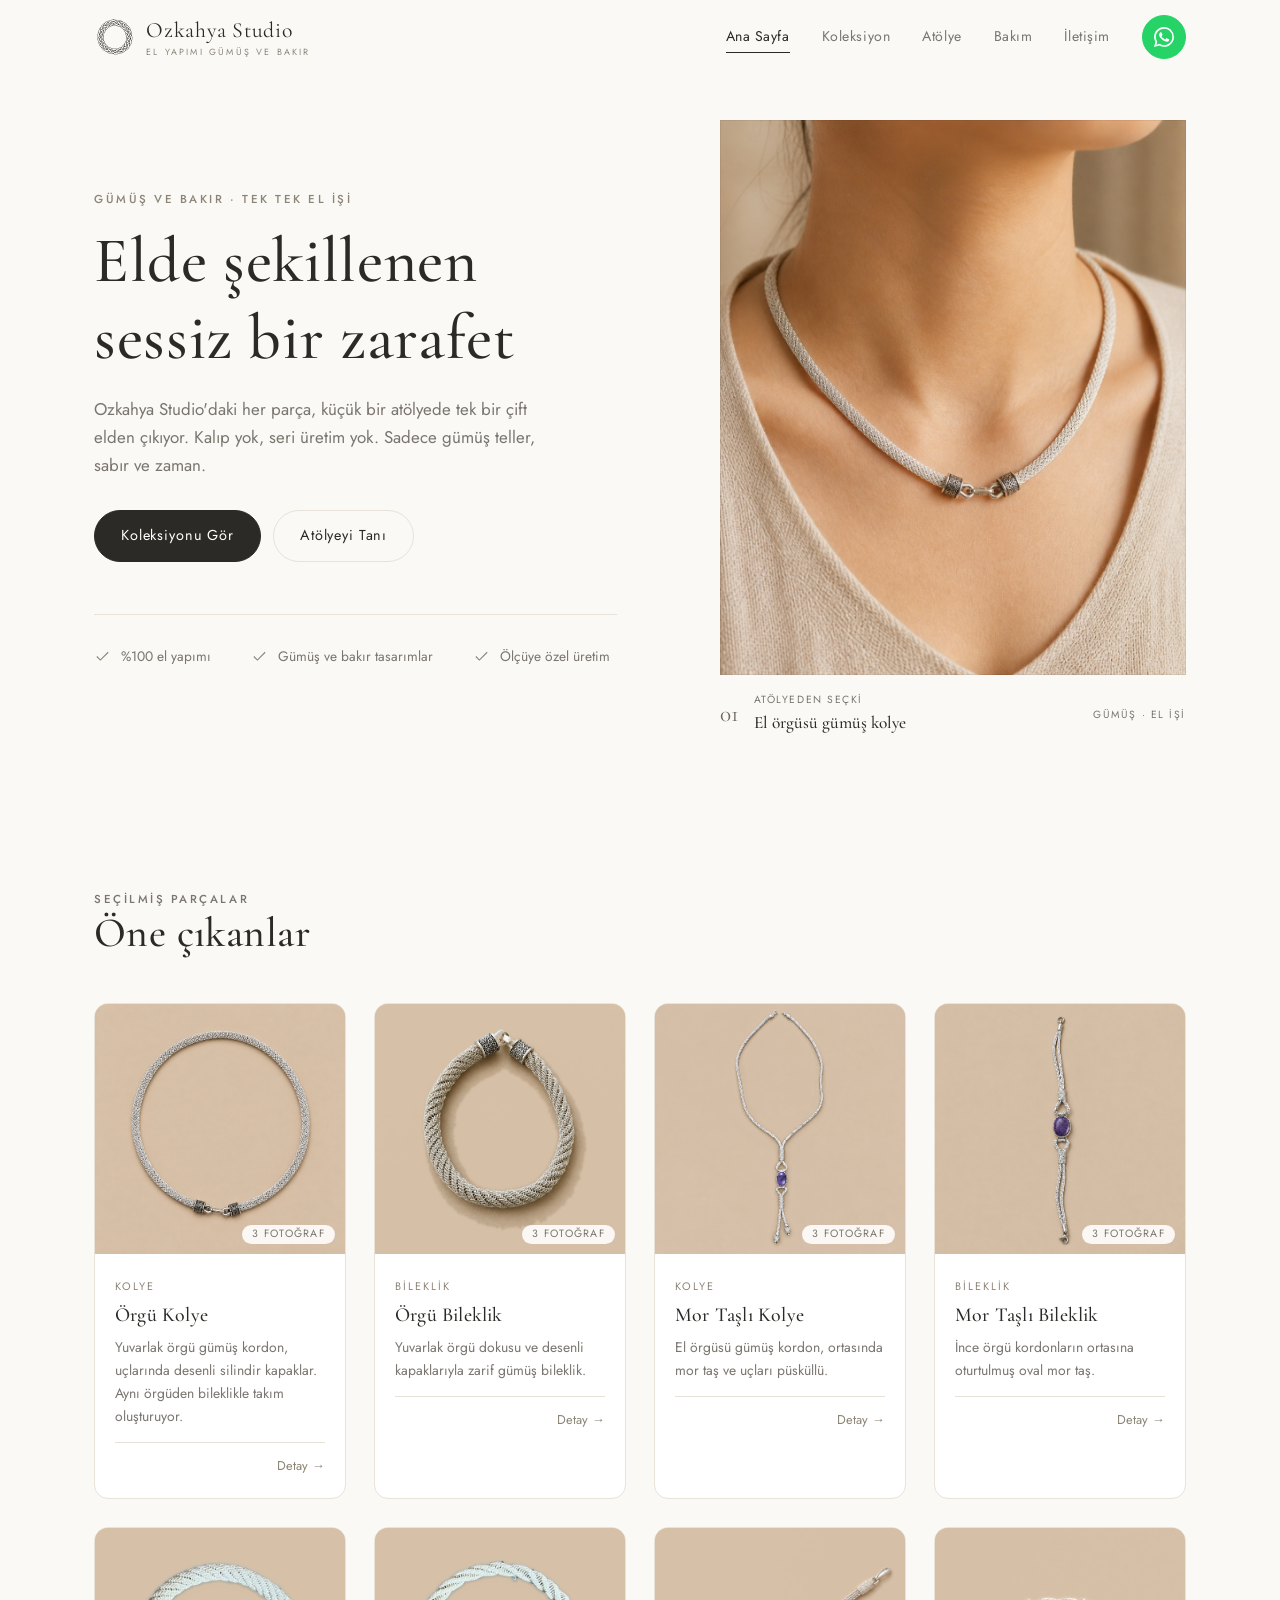
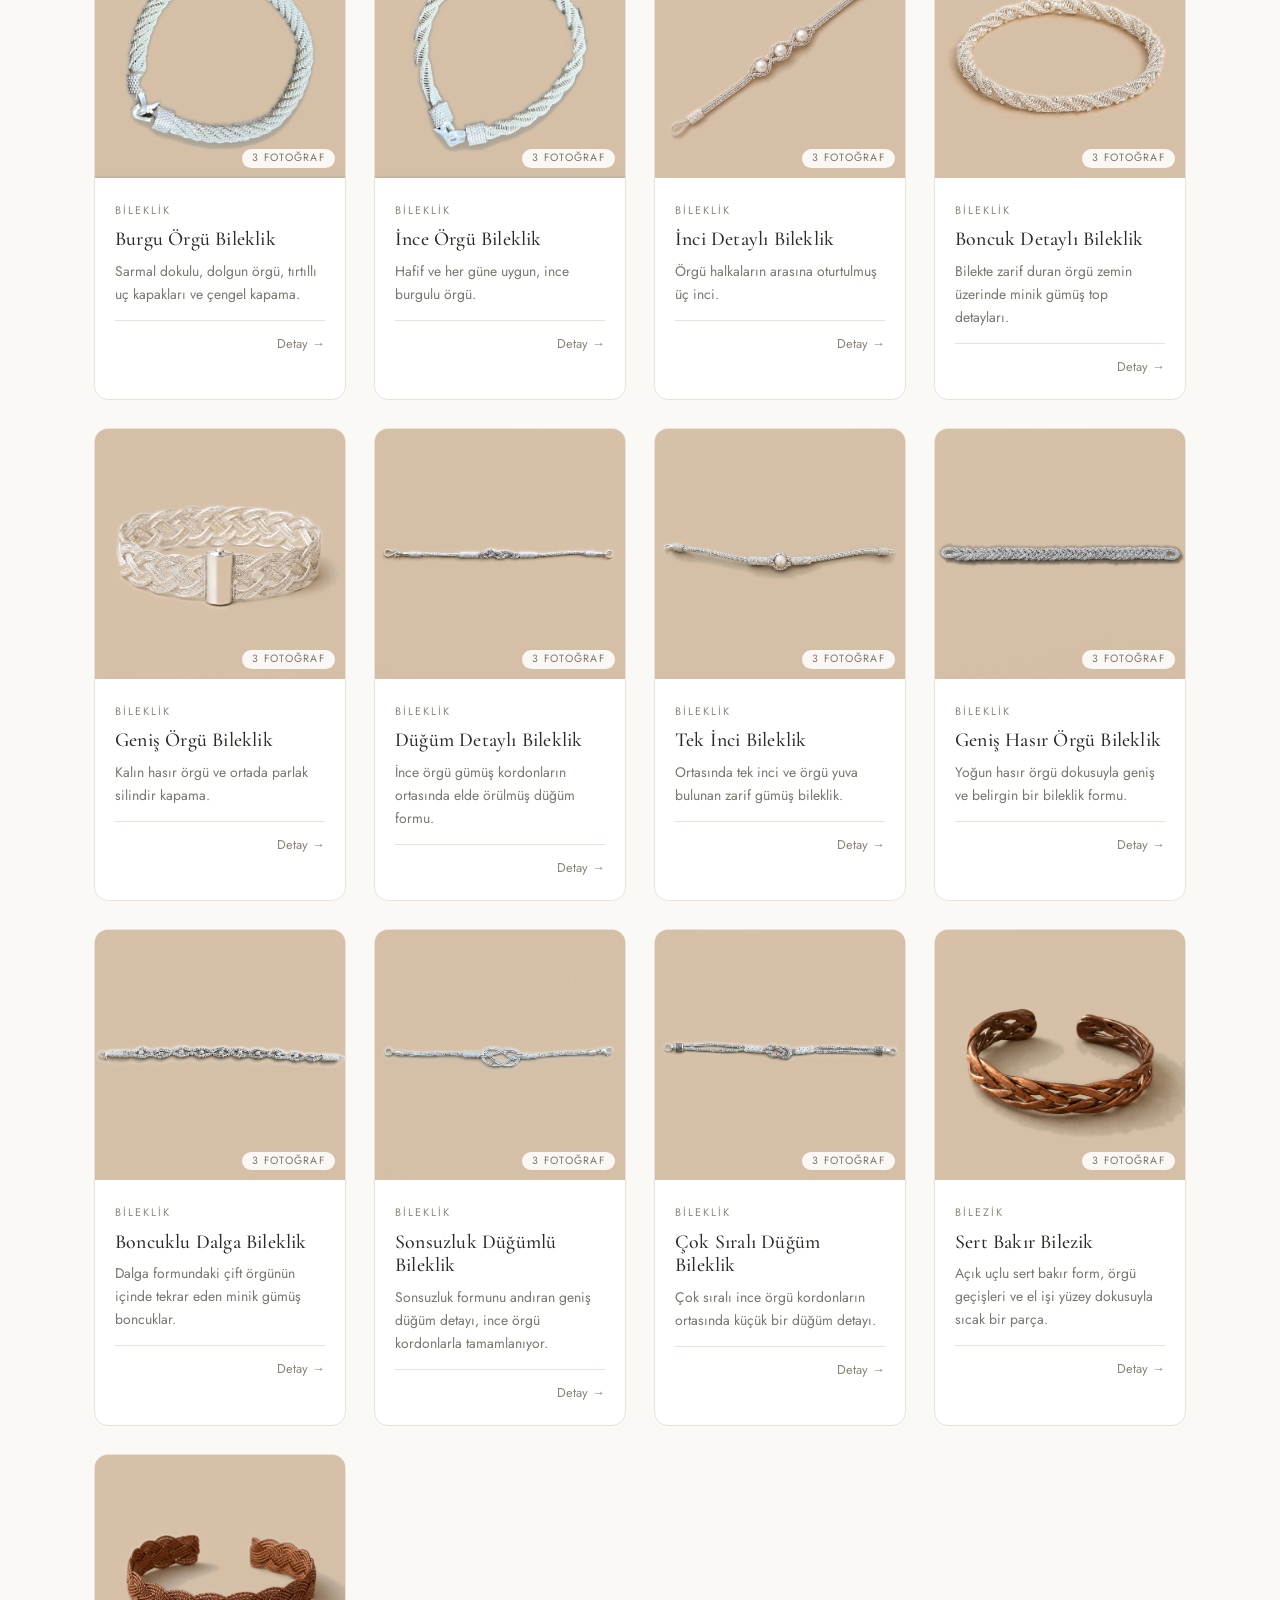
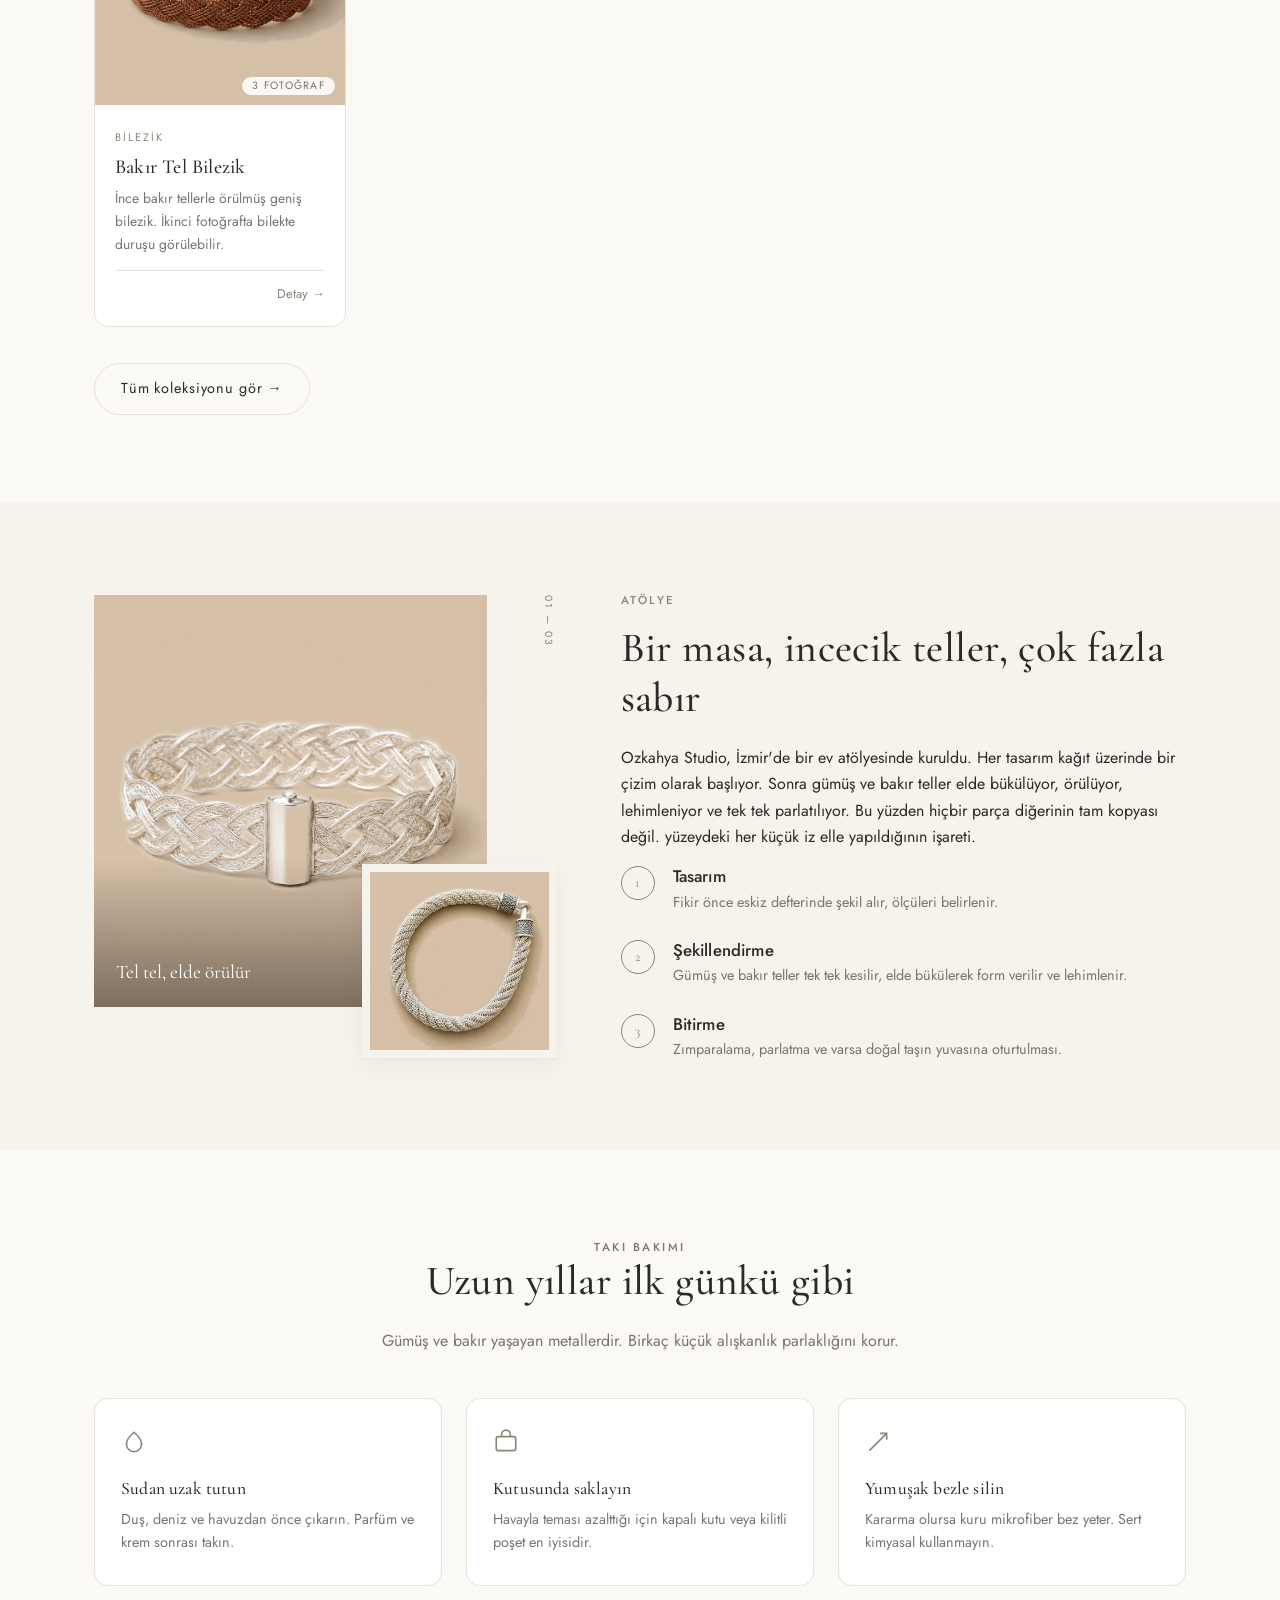
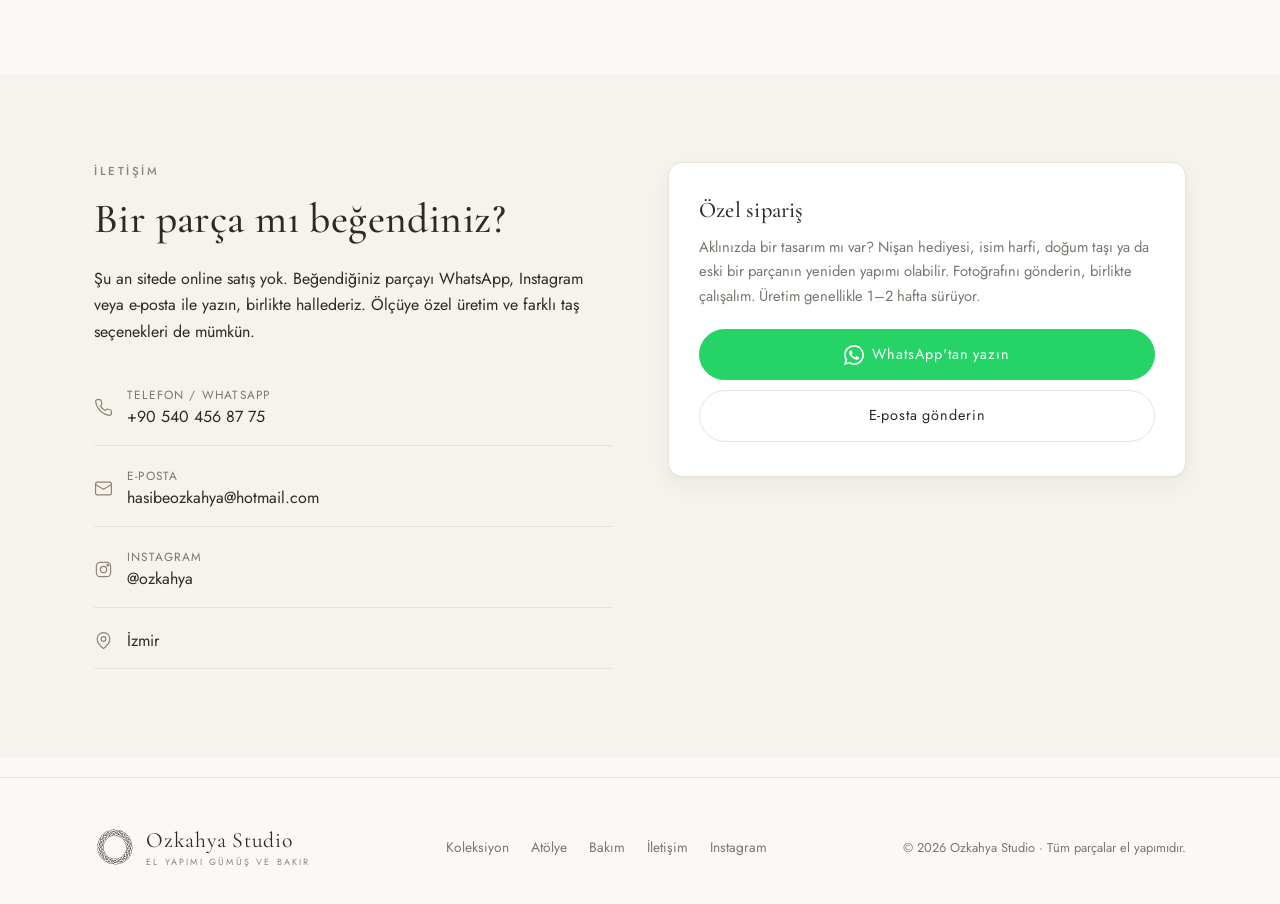
==== commit 61bf6433: "logo ve gorseller" ====
--- a/index.html
+++ b/index.html
@@ -3,9 +3,9 @@
 <head>
 <meta charset="UTF-8">
 <meta name="viewport" content="width=device-width, initial-scale=1">
-<title>Ozkahya Atelier · El Yapımı Gümüş ve Bakır Takı</title>
-<meta name="description" content="Ozkahya Atelier: gümüş ve bakırdan, tek tek el emeğiyle üretilen kolye, küpe, yüzük, bileklik ve bilezikler.">
-<link rel="icon" href="gorseller/favicon.svg" type="image/svg+xml">
+<title>Ozkahya Studio · El Yapımı Gümüş ve Bakır Takı</title>
+<meta name="description" content="Ozkahya Studio: gümüş ve bakırdan, tek tek el emeğiyle üretilen kolye, küpe, yüzük, bileklik ve bilezikler.">
+<link rel="icon" href="gorseller/favicon.svg?v=rafine-1" type="image/svg+xml">
 <link rel="preconnect" href="https://fonts.googleapis.com">
 <link rel="preconnect" href="https://fonts.gstatic.com" crossorigin>
 <link href="https://fonts.googleapis.com/css2?family=Cormorant+Garamond:wght@400;500;600&family=Jost:wght@300;400;500&display=swap" rel="stylesheet">
@@ -16,9 +16,12 @@
 <!-- ================= ÜST MENÜ ================= -->
 <header class="ust-bar">
   <div class="kapsayici ust-bar-ic">
-    <a href="index.html" class="logo">
-      <span class="logo-ad">Ozkahya Atelier</span>
-      <span class="logo-alt">El Yapımı Gümüş ve Bakır</span>
+    <a href="index.html" class="logo logo--marka" aria-label="Ozkahya Studio ana sayfa">
+      <img src="gorseller/logo-alternatifleri/ozkahya-studio-01-rafine.svg" alt="" width="42" height="42">
+      <span class="logo-metin">
+        <span class="logo-ad">Ozkahya Studio</span>
+        <span class="logo-alt">El Yapımı Gümüş ve Bakır</span>
+      </span>
     </a>
 
     <button class="menu-dugmesi" aria-label="Menü" aria-expanded="false">
@@ -41,11 +44,11 @@
 <!-- ================= VİTRİN ================= -->
 <section class="vitrin">
   <div class="kapsayici vitrin-ic">
-    <div>
+    <div class="vitrin-metin">
       <p class="ust-etiket">Gümüş ve Bakır · Tek Tek El İşi</p>
       <h1>Elde şekillenen<br>sessiz bir zarafet</h1>
       <p class="vitrin-yazi">
-        Ozkahya Atelier'deki her parça, küçük bir atölyede tek bir çift elden çıkıyor.
+        Ozkahya Studio'daki her parça, küçük bir atölyede tek bir çift elden çıkıyor.
         Kalıp yok, seri üretim yok. Sadece gümüş teller, sabır ve zaman.
       </p>
       <div class="vitrin-dugmeler">
@@ -69,23 +72,19 @@
       </div>
     </div>
 
-    <div class="vitrin-gorsel">
-      <svg viewBox="0 0 400 500" xmlns="http://www.w3.org/2000/svg" role="img" aria-label="El yapımı gümüş ve bakır takı çizimi">
-        <defs>
-          <linearGradient id="vm" x1="0" y1="0" x2="1" y2="1">
-            <stop offset="0" stop-color="#eef0f2"/><stop offset="0.5" stop-color="#bcc0c5"/><stop offset="1" stop-color="#8d9196"/>
-          </linearGradient>
-        </defs>
-        <g fill="none" stroke="url(#vm)" stroke-width="3" stroke-linecap="round">
-          <path d="M96 96 Q200 250 304 96"/>
-          <circle cx="200" cy="238" r="10"/>
-          <path d="M200 258 c30 26 40 52 40 70 a40 40 0 0 1 -80 0 c0 -18 10 -44 40 -70z" fill="#dcdee2" stroke-width="2.5"/>
-          <path d="M186 316 a18 18 0 0 1 14 -20" stroke="#fff" stroke-width="2.5" opacity="0.85"/>
-          <circle cx="200" cy="418" r="38" stroke-width="8" stroke="#c6c9ce"/>
-          <circle cx="200" cy="418" r="46" stroke-width="1.2" opacity="0.4"/>
-        </g>
-      </svg>
-    </div>
+    <figure class="vitrin-gorsel">
+      <div class="vitrin-fotograf">
+        <img src="gorseller/orgu-kolye-takili.jpg" alt="Boyunda el örgüsü gümüş kolye">
+      </div>
+      <figcaption class="vitrin-kunye">
+        <span class="vitrin-sira">01</span>
+        <span>
+          <small>Atölyeden seçki</small>
+          <strong>El örgüsü gümüş kolye</strong>
+        </span>
+        <span class="vitrin-malzeme">Gümüş · El işi</span>
+      </figcaption>
+    </figure>
   </div>
 </section>
 
@@ -108,28 +107,22 @@
 <!-- ================= ATÖLYE / HAKKINDA ================= -->
 <section class="bolum hakkinda" id="atolye">
   <div class="kapsayici hakkinda-ic">
-    <div class="hakkinda-gorsel">
-      <svg viewBox="0 0 400 400" xmlns="http://www.w3.org/2000/svg" role="img" aria-label="Atölye çizimi">
-        <rect width="400" height="400" fill="none"/>
-        <g fill="none" stroke="#a9a294" stroke-width="2.6" stroke-linecap="round">
-          <path d="M70 300 h260"/>
-          <path d="M120 300 v-40 h60 v40" />
-          <circle cx="150" cy="228" r="26"/>
-          <path d="M150 202 v-30"/>
-          <path d="M228 300 l58 -58"/>
-          <path d="M282 238 l26 -26 a14 14 0 0 1 20 20 l-26 26z" fill="#dcdee2"/>
-          <path d="M232 296 l-14 14"/>
-          <circle cx="252" cy="176" r="8"/>
-          <circle cx="286" cy="150" r="5"/>
-        </g>
-      </svg>
+    <div class="hakkinda-gorsel" aria-label="Elde örülmüş gümüş bileklikler ve tel detayları">
+      <figure class="atolye-fotograf atolye-fotograf--ana">
+        <img src="gorseller/genis-orgu-bileklik-tam.jpg" alt="Geniş örgülü gümüş bilekliğin tamamı ve silindir kapaması">
+        <figcaption>Tel tel, elde örülür</figcaption>
+      </figure>
+      <figure class="atolye-fotograf atolye-fotograf--detay">
+        <img src="gorseller/orgu-bileklik-yeni-detay.jpg" alt="Gümüş tel örgünün yakın plan detayı">
+      </figure>
+      <span class="atolye-isaret" aria-hidden="true">01 — 03</span>
     </div>
 
     <div>
       <p class="ust-etiket">Atölye</p>
       <h2>Bir masa, incecik teller, çok fazla sabır</h2>
       <p>
-        Ozkahya Atelier, İzmir'de bir ev atölyesinde kuruldu. Her tasarım kağıt üzerinde bir
+        Ozkahya Studio, İzmir'de bir ev atölyesinde kuruldu. Her tasarım kağıt üzerinde bir
         çizim olarak başlıyor. Sonra gümüş ve bakır teller elde bükülüyor, örülüyor, lehimleniyor
         ve tek tek parlatılıyor. Bu yüzden hiçbir parça diğerinin tam kopyası değil.
         yüzeydeki her küçük iz elle yapıldığının işareti.
@@ -239,9 +232,12 @@
 <!-- ================= ALT BİLGİ ================= -->
 <footer class="alt-bilgi">
   <div class="kapsayici alt-bilgi-ic">
-    <div class="logo">
-      <span class="logo-ad">Ozkahya Atelier</span>
-      <span class="logo-alt">El Yapımı Gümüş ve Bakır</span>
+    <div class="logo logo--marka" aria-label="Ozkahya Studio">
+      <img src="gorseller/logo-alternatifleri/ozkahya-studio-01-rafine.svg" alt="" width="42" height="42">
+      <span class="logo-metin">
+        <span class="logo-ad">Ozkahya Studio</span>
+        <span class="logo-alt">El Yapımı Gümüş ve Bakır</span>
+      </span>
     </div>
     <nav class="alt-menu">
       <a href="koleksiyon.html">Koleksiyon</a>
@@ -250,7 +246,7 @@
       <a href="#iletisim">İletişim</a>
       <a data-baglanti="instagram" href="#" target="_blank" rel="noopener">Instagram</a>
     </nav>
-    <p class="telif">© <span id="yil"></span> Ozkahya Atelier · Tüm parçalar el yapımıdır.</p>
+    <p class="telif">© <span id="yil"></span> Ozkahya Studio · Tüm parçalar el yapımıdır.</p>
   </div>
 </footer>
 
--- a/css/stil.css
+++ b/css/stil.css
@@ -1,5 +1,5 @@
 /* ============================================================
-   ATELIER MORA — Stil dosyası
+   OZKAHYA STUDIO — Stil dosyası
    Renkleri değiştirmek isterseniz sadece aşağıdaki
    ":root" bloğundaki değerleri düzenlemeniz yeterli.
    ============================================================ */
@@ -127,17 +127,37 @@
 }
 
 .logo { display: flex; flex-direction: column; line-height: 1; }
+.logo--marka {
+  flex-direction: row;
+  align-items: center;
+  gap: 10px;
+  transition: opacity var(--gecis), transform var(--gecis);
+}
+.logo--marka:hover { opacity: 0.72; }
+.logo--marka > img {
+  width: 42px;
+  height: 46px;
+  flex: 0 0 auto;
+  object-fit: contain;
+}
+.logo-metin {
+  display: flex;
+  flex-direction: column;
+  transform: translateY(1px);
+}
 .logo-ad {
   font-family: var(--serif);
-  font-size: 1.5rem;
-  letter-spacing: 0.06em;
+  font-size: 1.36rem;
+  line-height: 0.96;
+  letter-spacing: 0.035em;
 }
 .logo-alt {
-  font-size: 0.6rem;
-  letter-spacing: 0.28em;
+  font-size: 0.56rem;
+  line-height: 1.1;
+  letter-spacing: 0.245em;
   text-transform: uppercase;
   color: var(--vurgu);
-  margin-top: 5px;
+  margin-top: 6px;
 }
 
 .menu { display: flex; align-items: center; gap: 32px; }
@@ -183,26 +203,65 @@
 }
 
 /* ---------- Vitrin (hero) ---------- */
-.vitrin { padding: 76px 0 64px; }
+.vitrin { padding: clamp(32px, 5vh, 56px) 0 64px; }
 .vitrin-ic {
   display: grid;
-  grid-template-columns: 1.05fr 0.95fr;
-  gap: 64px;
-  align-items: center;
-}
+  grid-template-columns: minmax(0, 0.92fr) minmax(380px, 0.82fr);
+  gap: clamp(54px, 8vw, 112px);
+  align-items: center;
+}
+.vitrin-metin { max-width: 535px; }
 .vitrin h1 { margin-bottom: 20px; }
 .vitrin-yazi { font-size: 1.06rem; color: var(--yazi-soluk); max-width: 460px; }
 .vitrin-dugmeler { display: flex; flex-wrap: wrap; gap: 12px; margin-top: 30px; }
 
 .vitrin-gorsel {
+  margin: 0;
+  min-width: 0;
+}
+.vitrin-fotograf {
   position: relative;
-  border-radius: 200px 200px 18px 18px;
+  height: clamp(430px, calc(100svh - 265px), 555px);
   overflow: hidden;
-  background: linear-gradient(160deg, #f3efe8, #e9e4dc 55%, #dfdad1);
-  aspect-ratio: 4 / 5;
-  box-shadow: var(--golge-yuksek);
-}
-.vitrin-gorsel svg { width: 100%; height: 100%; }
+  background: var(--foto-zemin);
+}
+.vitrin-fotograf::after {
+  content: "";
+  position: absolute;
+  inset: 0;
+  border: 1px solid rgba(44, 42, 39, 0.08);
+  pointer-events: none;
+}
+.vitrin-fotograf img {
+  width: 100%;
+  height: 100%;
+  object-fit: cover;
+  object-position: center 42%;
+  transition: transform 0.8s cubic-bezier(.2,.7,.2,1);
+}
+.vitrin-gorsel:hover .vitrin-fotograf img { transform: scale(1.018); }
+.vitrin-kunye {
+  display: flex;
+  align-items: center;
+  gap: 15px;
+  padding: 16px 0 0;
+  color: var(--yazi-soluk);
+}
+.vitrin-sira {
+  font-family: var(--serif);
+  font-size: 1.45rem;
+  line-height: 1;
+  color: var(--vurgu-koyu);
+}
+.vitrin-kunye > span:nth-child(2) { display: grid; gap: 1px; }
+.vitrin-kunye small,
+.vitrin-malzeme {
+  font-size: 0.65rem;
+  letter-spacing: 0.15em;
+  text-transform: uppercase;
+}
+.vitrin-kunye strong { font-family: var(--serif); font-size: 1.08rem; font-weight: 500; color: var(--yazi); }
+.vitrin-malzeme { margin-left: auto; }
 
 .vitrin-notlar {
   display: flex;
@@ -384,11 +443,44 @@
   align-items: center;
 }
 .hakkinda-gorsel {
+  position: relative;
   aspect-ratio: 1 / 1;
-  border-radius: var(--yumusak);
-  background: linear-gradient(150deg, #efeae2, #e2ddd4);
-  overflow: hidden;
+  background: transparent;
+}
+.atolye-fotograf { position: absolute; margin: 0; overflow: hidden; background: var(--foto-zemin); }
+.atolye-fotograf img { width: 100%; height: 100%; object-fit: cover; }
+.atolye-fotograf--ana { inset: 0 15% 11% 0; }
+.atolye-fotograf--ana::after {
+  content: "";
+  position: absolute;
+  inset: 0;
+  background: linear-gradient(180deg, transparent 64%, rgba(38, 29, 21, 0.5));
+}
+.atolye-fotograf--ana figcaption {
+  position: absolute;
+  left: 22px;
+  bottom: 18px;
+  z-index: 1;
+  color: #fff;
+  font-family: var(--serif);
+  font-size: 1.2rem;
+}
+.atolye-fotograf--detay {
+  width: 42%;
+  aspect-ratio: 1 / 1;
+  right: 0;
+  bottom: 0;
+  border: 8px solid #f6f2ec;
   box-shadow: var(--golge);
+}
+.atolye-isaret {
+  position: absolute;
+  top: 0;
+  right: 0;
+  writing-mode: vertical-rl;
+  font-size: 0.65rem;
+  letter-spacing: 0.2em;
+  color: var(--vurgu);
 }
 
 .adimlar { display: grid; gap: 26px; margin-top: 8px; }
@@ -479,16 +571,27 @@
 }
 @keyframes yukari { from { opacity: 0; transform: translateY(14px); } }
 
-.pencere-gorsel { background: linear-gradient(180deg, var(--foto-zemin), var(--foto-zemin-koyu)); position: relative; }
-.pencere-gorsel img, .pencere-gorsel svg { width: 100%; height: 100%; object-fit: cover; min-height: 320px; }
+.pencere-gorsel {
+  background: var(--foto-zemin);
+  display: flex;
+  flex-direction: column;
+  justify-content: center;
+  min-width: 0;
+}
+.pencere-gorsel > img, .pencere-gorsel > svg {
+  width: 100%;
+  height: auto;
+  aspect-ratio: 1 / 1;
+  object-fit: contain;
+}
 
 /* Pencere içindeki küçük fotoğraf kareleri */
 .pencere-kucukler {
-  position: absolute;
-  left: 0; right: 0; bottom: 14px;
   display: flex;
   gap: 8px;
   justify-content: center;
+  flex-shrink: 0;
+  padding: 14px 0;
 }
 .pencere-kucukler button {
   width: 54px; height: 54px;
@@ -500,7 +603,7 @@
   cursor: pointer;
   transition: var(--gecis);
 }
-.pencere-kucukler button img { min-height: 0; }
+.pencere-kucukler button img { width: 100%; height: 100%; object-fit: cover; }
 .pencere-kucukler button:hover { border-color: #fff; }
 .pencere-kucukler button.aktif { border-color: var(--yazi); }
 .pencere-yazi { padding: 40px 36px; }
@@ -553,11 +656,14 @@
 @media (max-width: 860px) {
   .bolum { padding: 62px 0; }
   .vitrin-ic, .hakkinda-ic, .iletisim-ic { grid-template-columns: 1fr; gap: 40px; }
-  .vitrin-gorsel { max-width: 380px; margin: 0 auto; border-radius: 160px 160px 18px 18px; }
+  .vitrin { padding: 36px 0 62px; }
+  .vitrin-metin { max-width: 620px; }
+  .vitrin-gorsel { width: 100%; max-width: 520px; margin: 4px auto 0; }
+  .vitrin-fotograf { height: auto; aspect-ratio: 4 / 5; }
   .hakkinda-gorsel { max-width: 380px; }
   .pencere-ic { grid-template-columns: 1fr; }
   /* Kısa ekranlarda fotoğraf pencereyi kaplamasın */
-  .pencere-gorsel img, .pencere-gorsel svg { min-height: 0; height: min(300px, 34vh); }
+  .pencere-gorsel > img, .pencere-gorsel > svg { height: min(300px, 34vh); }
   .pencere-yazi { padding: 28px 24px 32px; }
 
   .menu-dugmesi { display: block; }
@@ -581,6 +687,12 @@
 
 @media (max-width: 520px) {
   .kapsayici { padding: 0 18px; }
+  .vitrin { padding-top: 30px; }
+  .vitrin-kunye { align-items: flex-start; }
+  .vitrin-malzeme { display: none; }
+  .vitrin-notlar { gap: 11px 24px; margin-top: 38px; padding-top: 24px; }
+  .atolye-fotograf--ana { right: 10%; }
+  .atolye-fotograf--detay { width: 38%; }
   .izgara { grid-template-columns: 1fr 1fr; gap: 14px; }
   .urun-bilgi { padding: 14px 14px 18px; }
   .urun-ad { font-size: 1.05rem; }
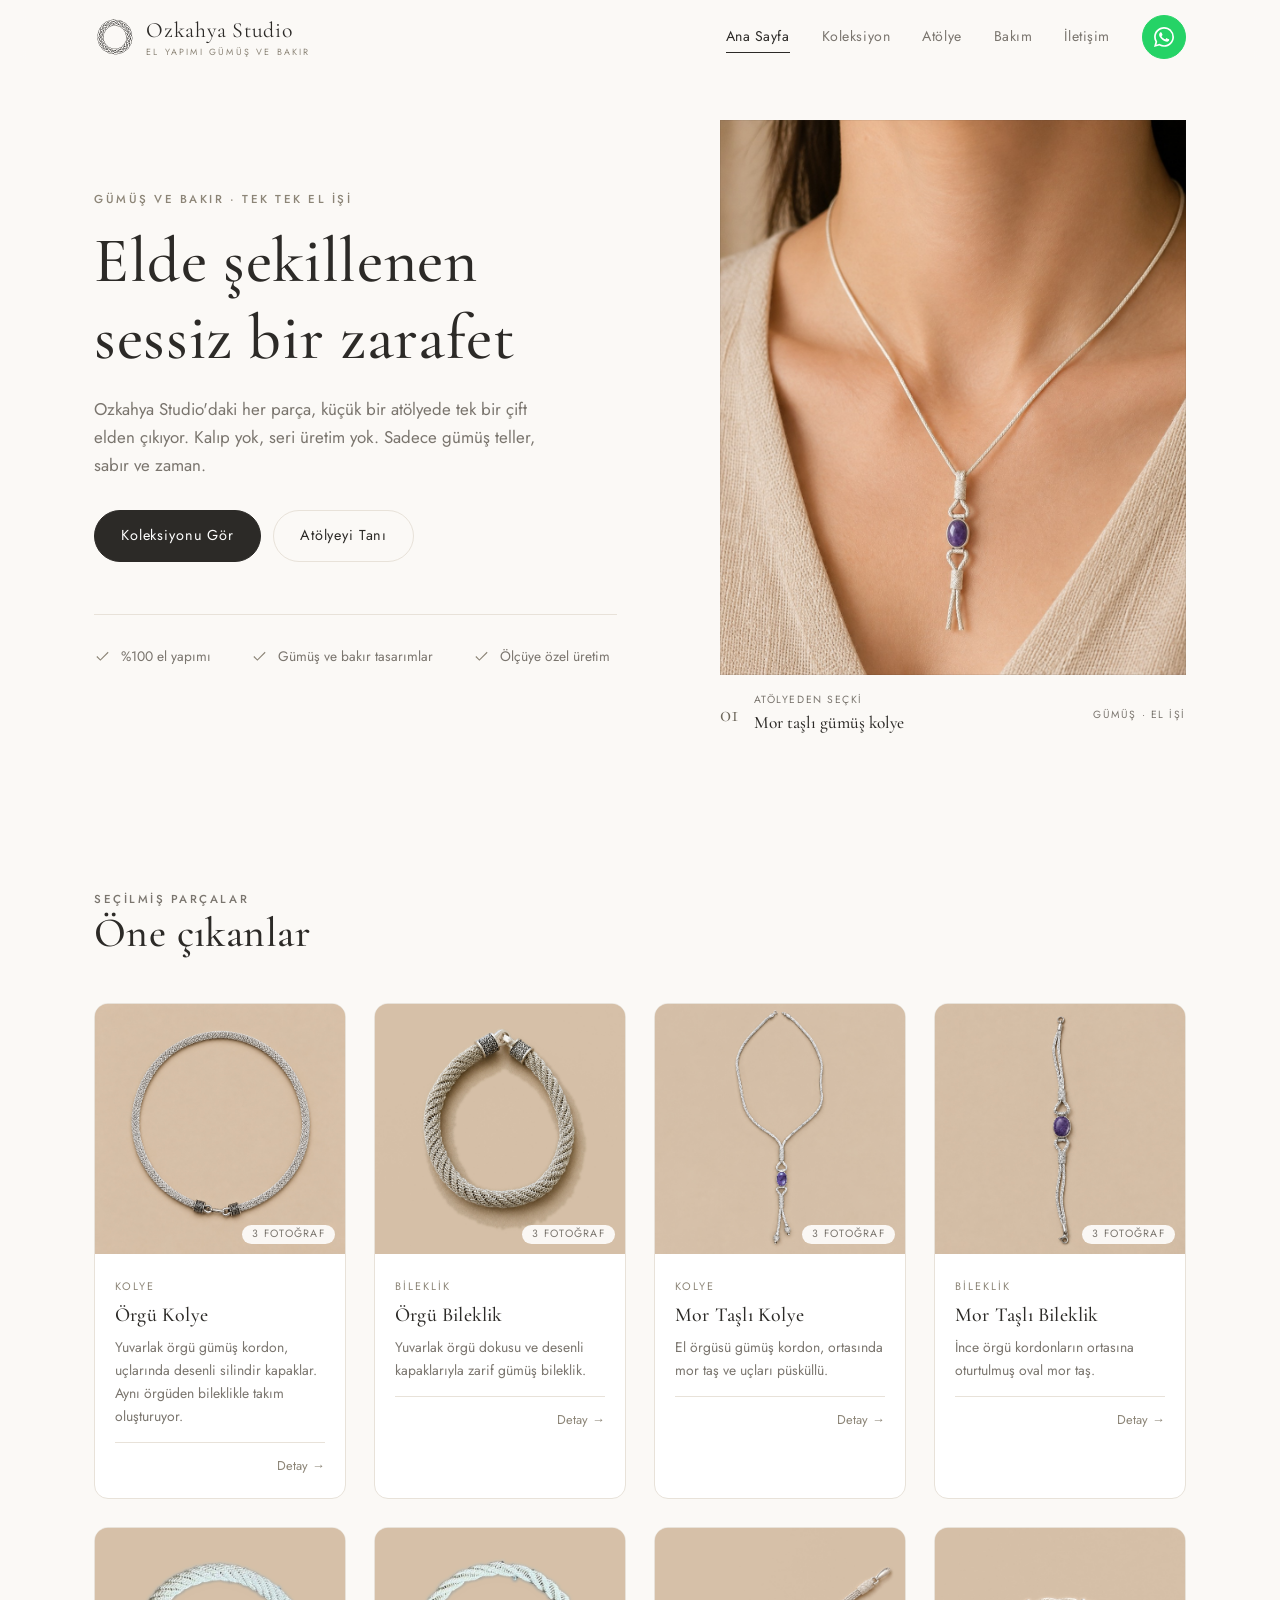
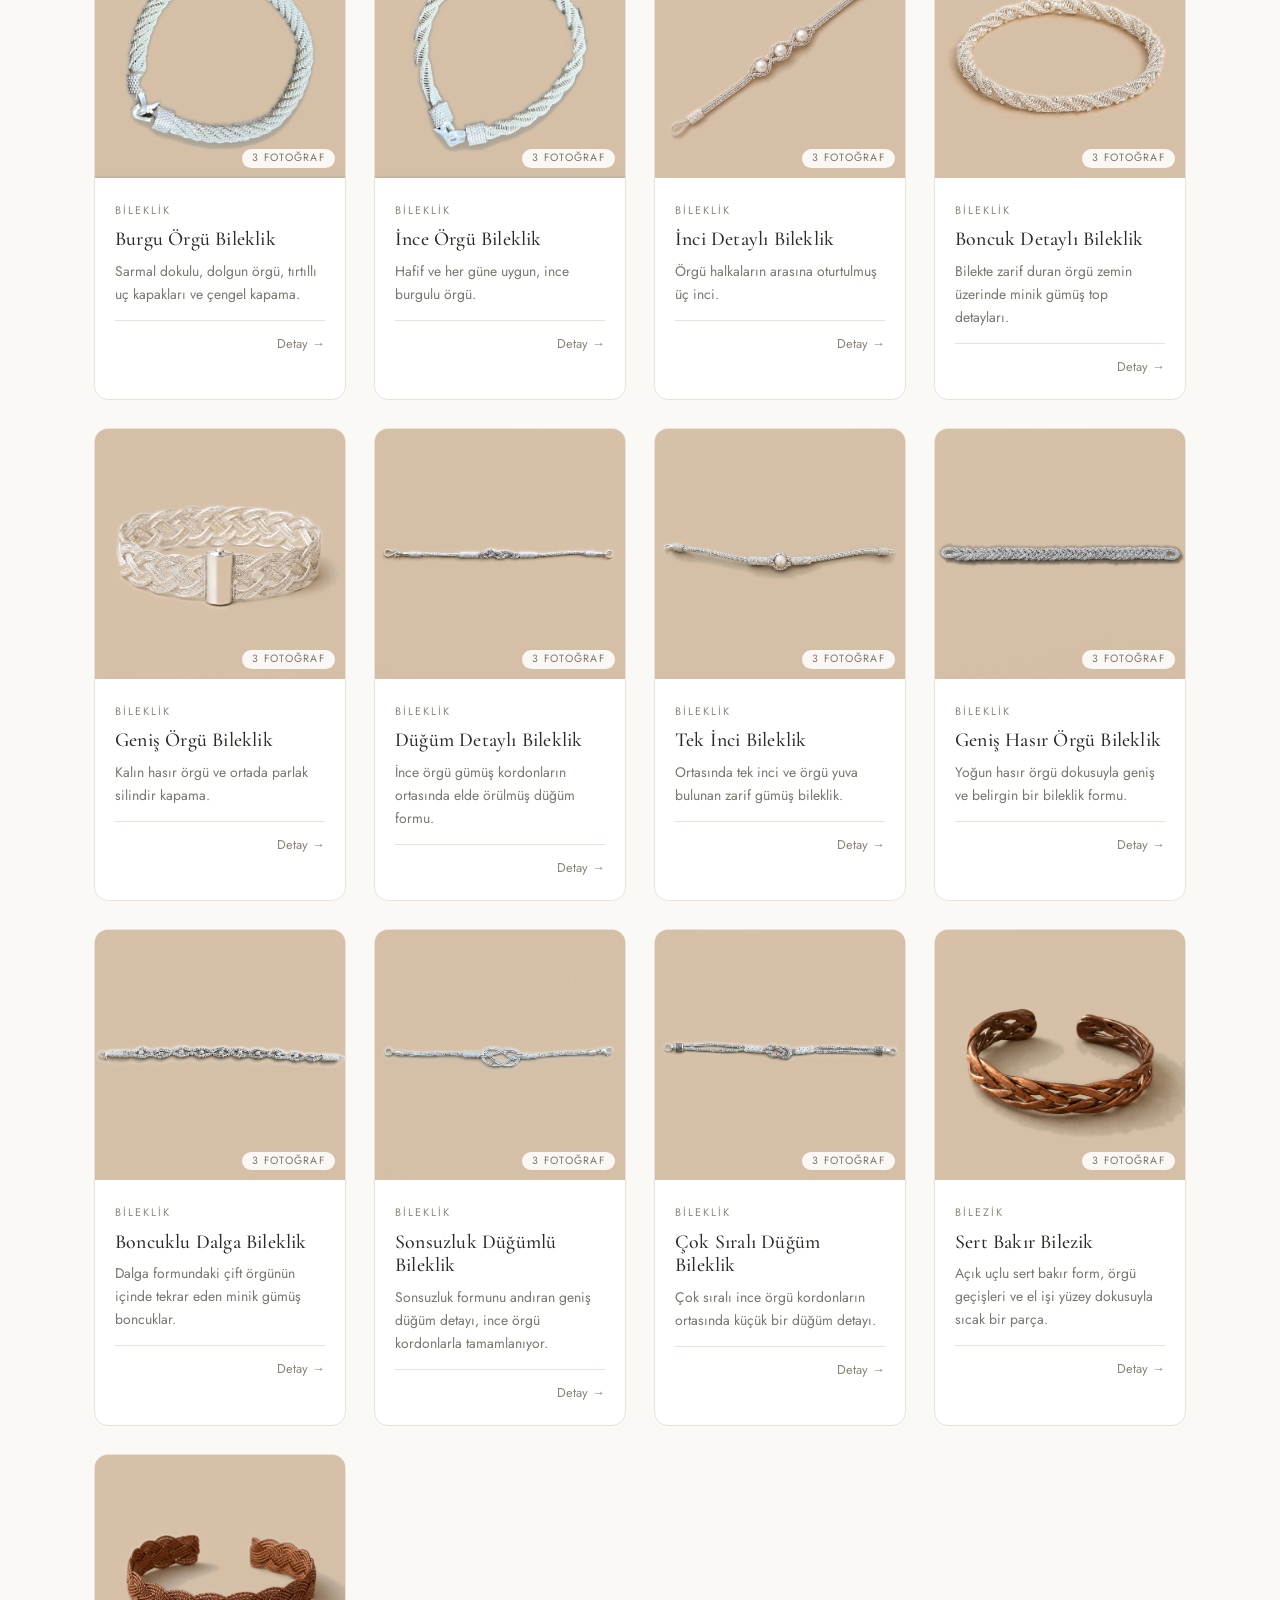
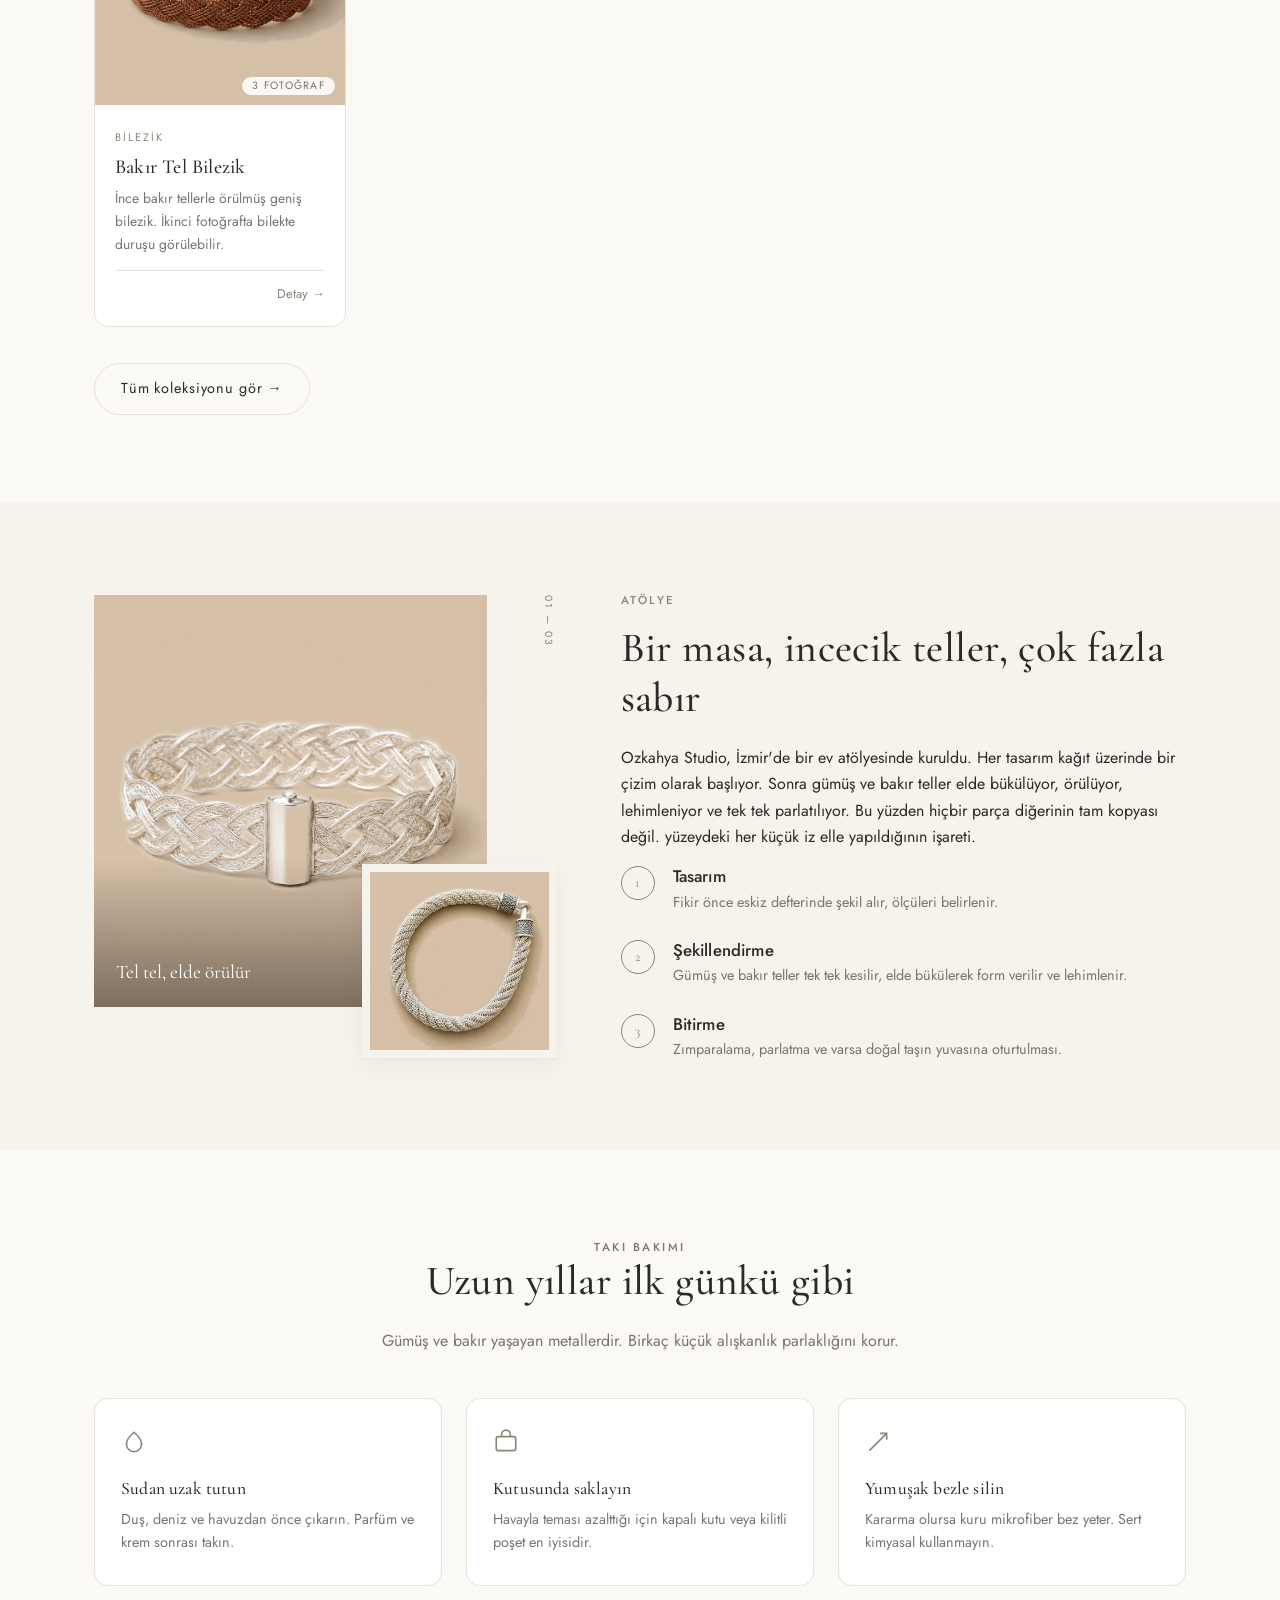
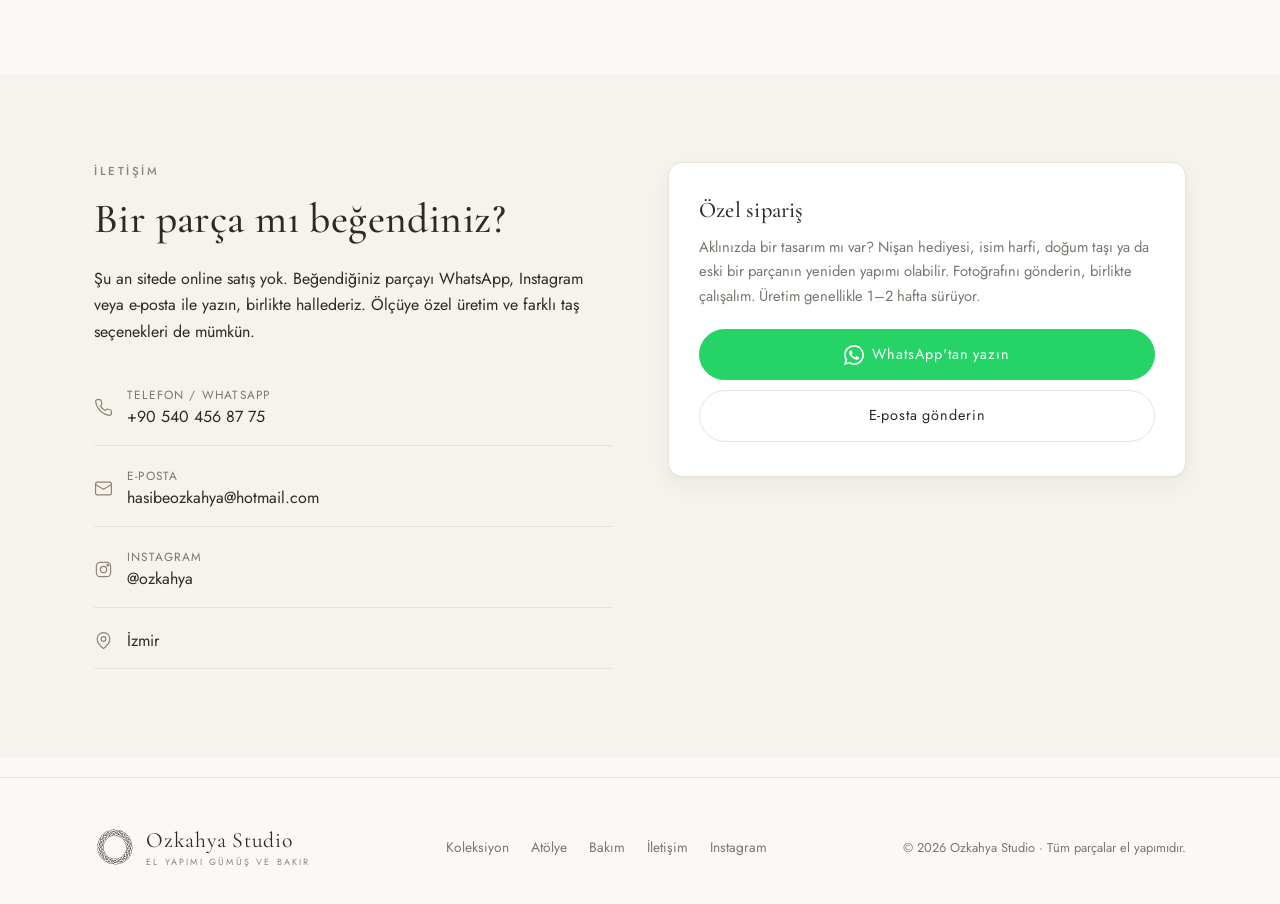
==== commit f6233a99: "logo ve gorseller" ====
--- a/index.html
+++ b/index.html
@@ -74,13 +74,13 @@
 
     <figure class="vitrin-gorsel">
       <div class="vitrin-fotograf">
-        <img src="gorseller/orgu-kolye-takili.jpg" alt="Boyunda el örgüsü gümüş kolye">
+        <img src="gorseller/mor-tasli-kolye-takili.jpg" alt="Boyunda mor taşlı, püsküllü gümüş kolye">
       </div>
       <figcaption class="vitrin-kunye">
         <span class="vitrin-sira">01</span>
         <span>
           <small>Atölyeden seçki</small>
-          <strong>El örgüsü gümüş kolye</strong>
+          <strong>Mor taşlı gümüş kolye</strong>
         </span>
         <span class="vitrin-malzeme">Gümüş · El işi</span>
       </figcaption>
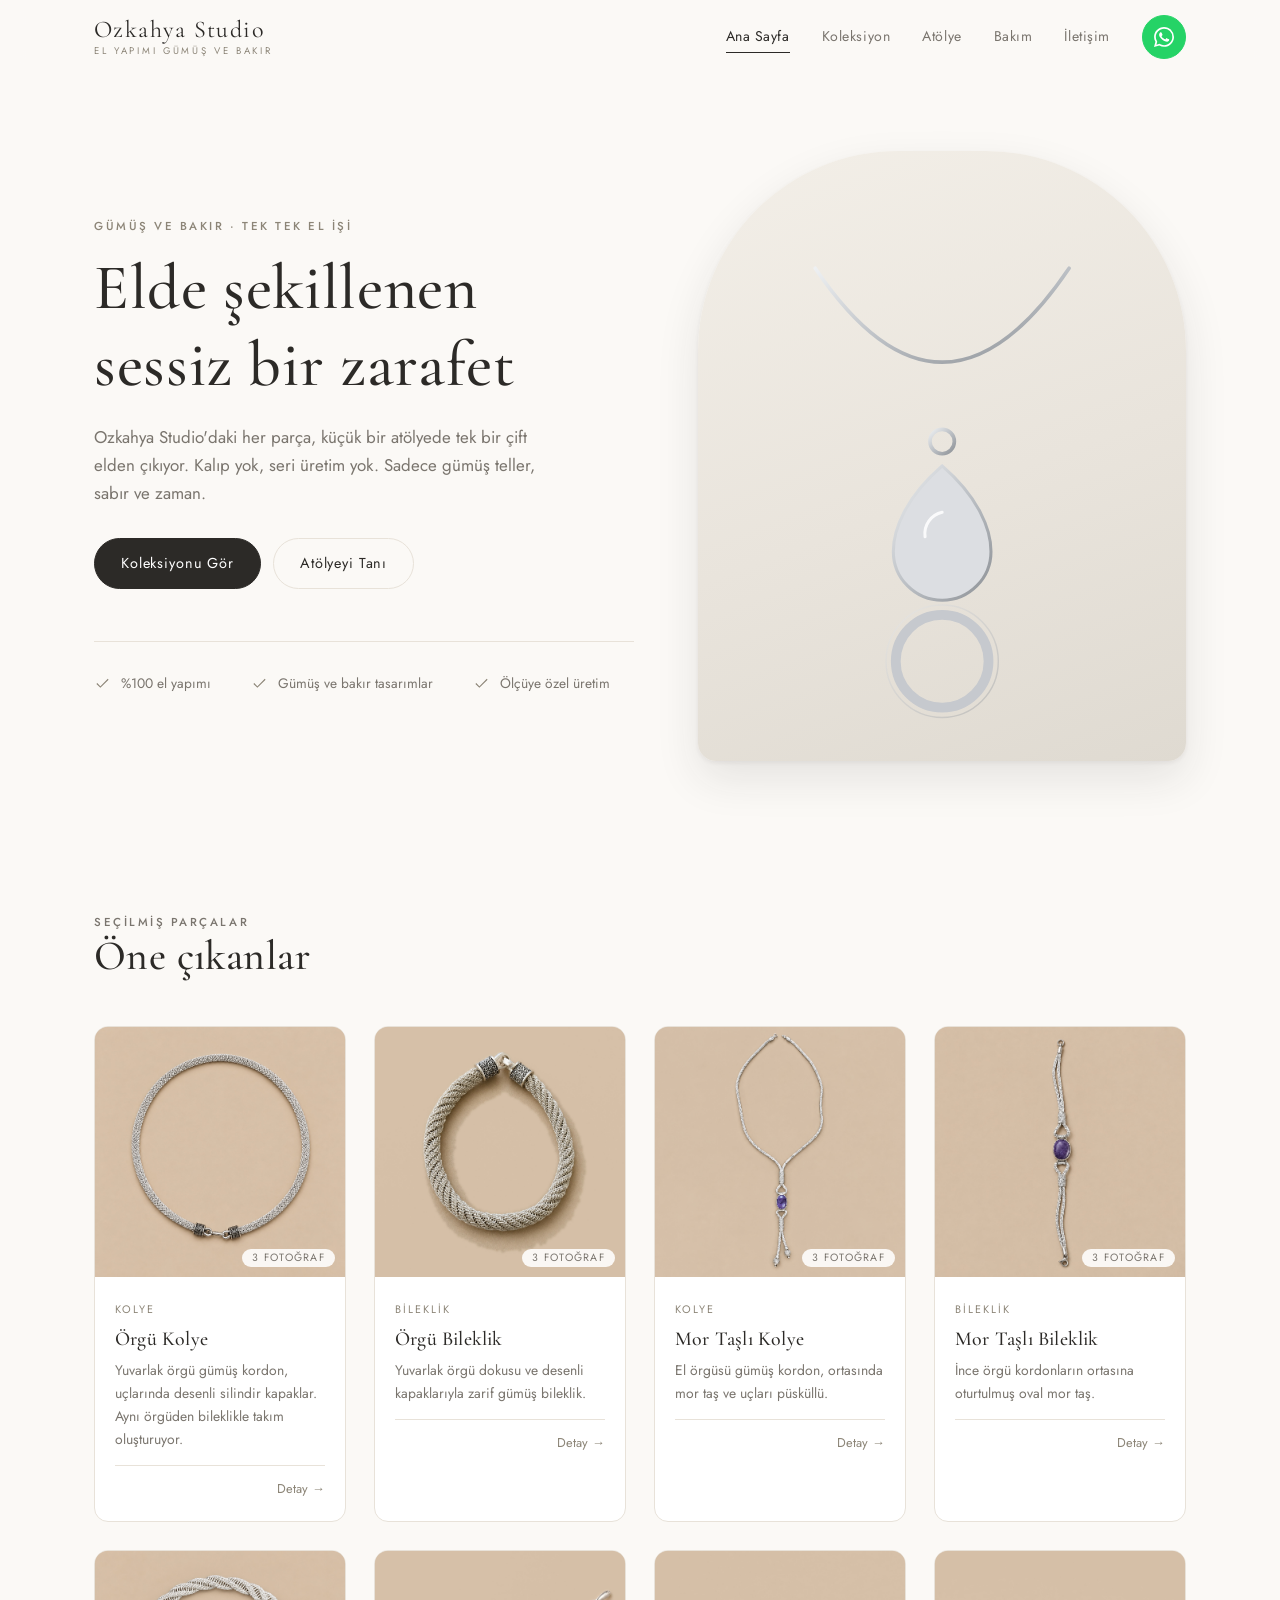
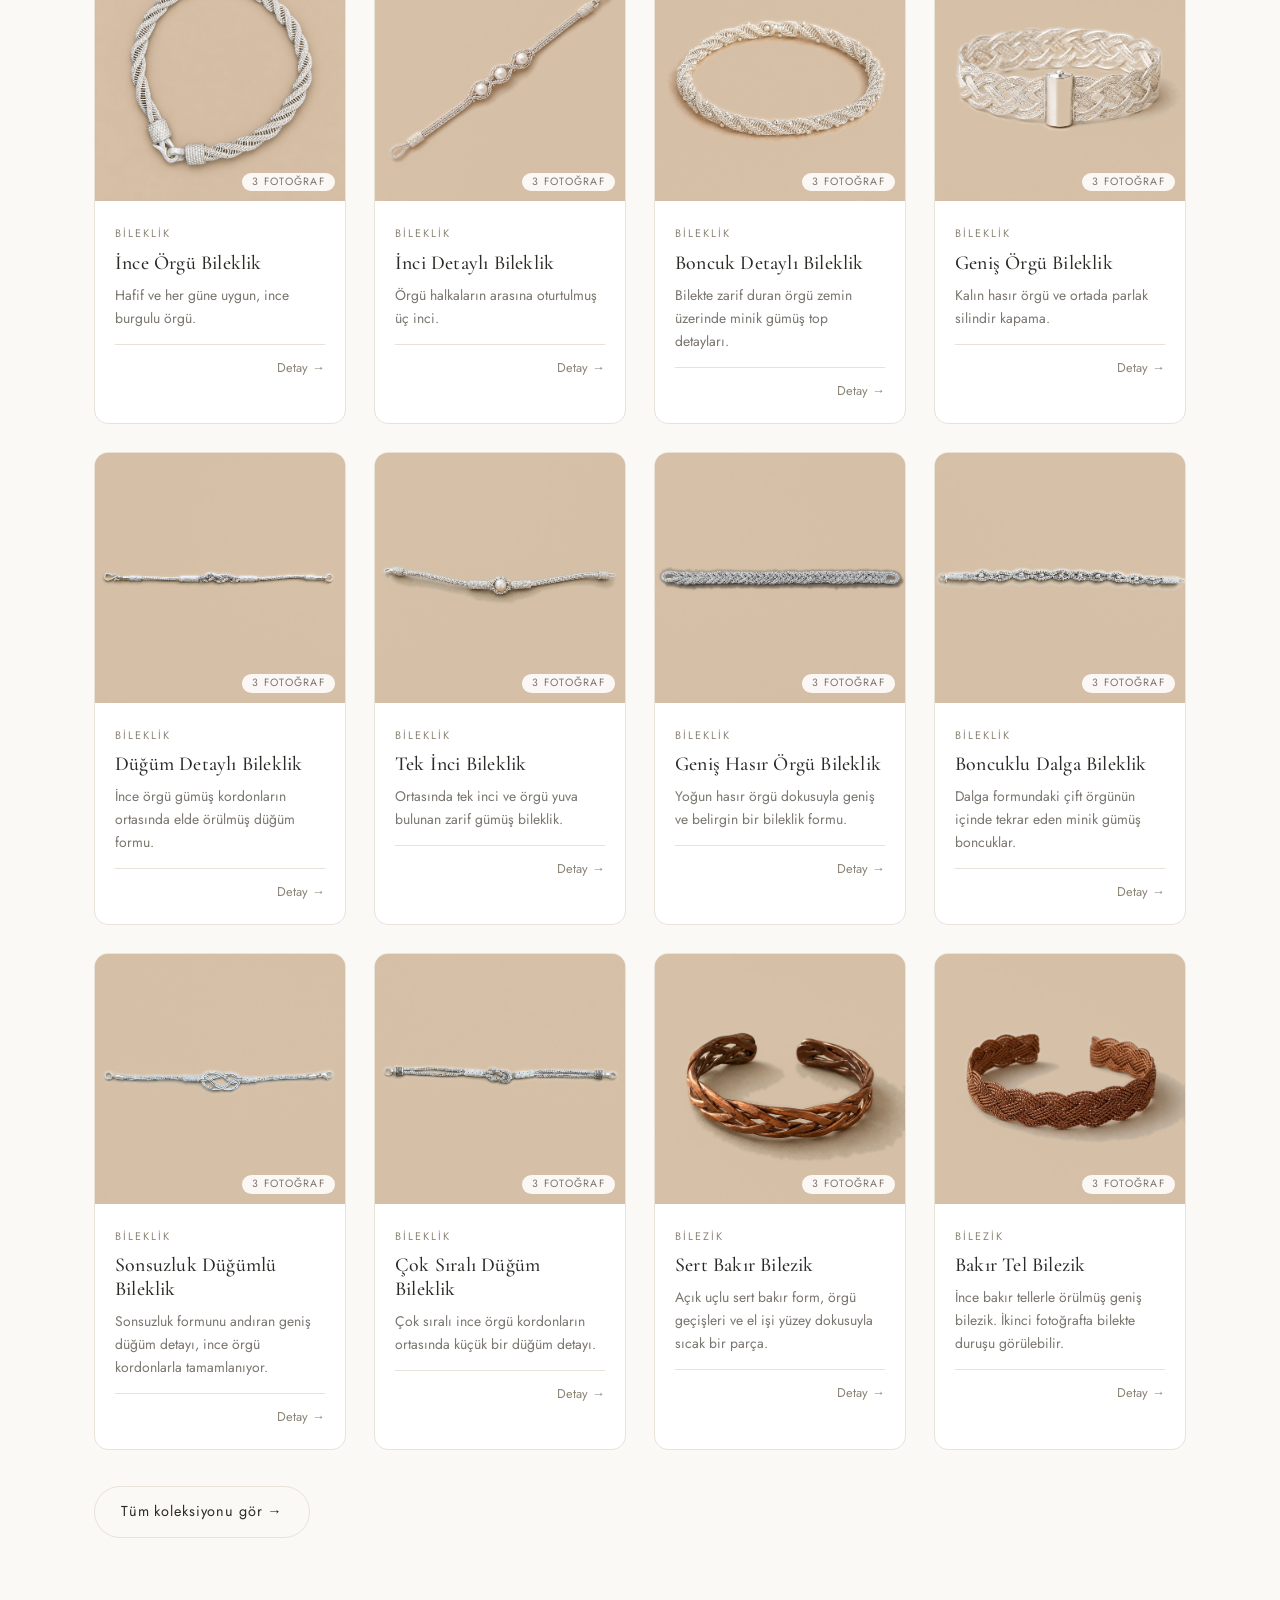
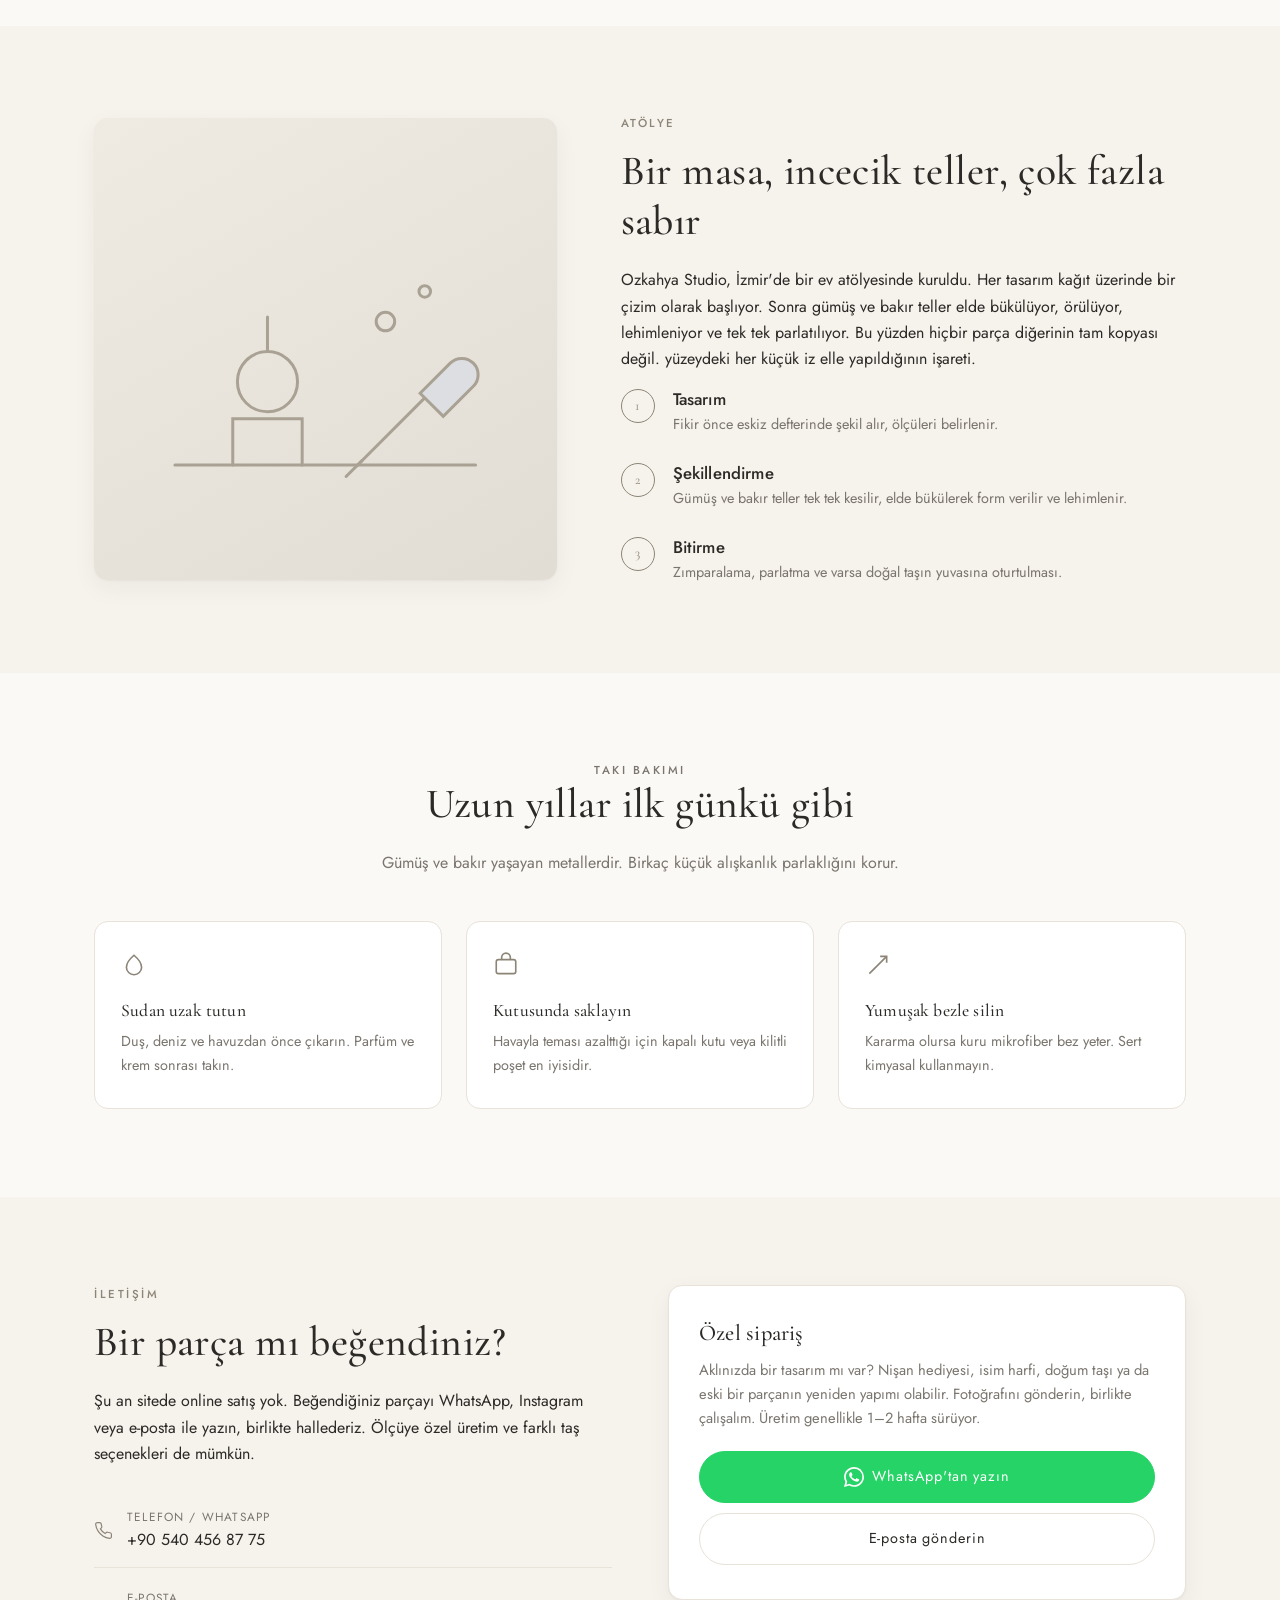
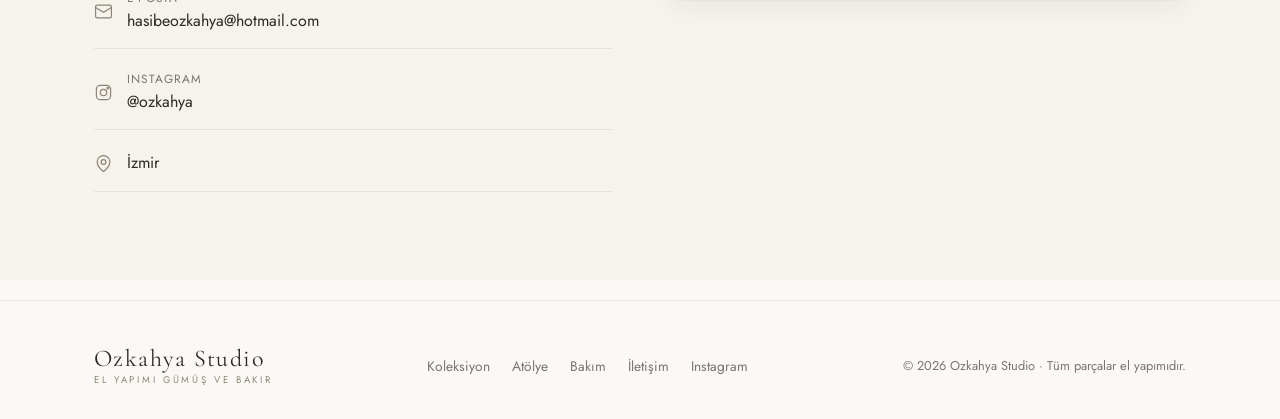
==== commit c9facdec: "img change" ====
--- a/index.html
+++ b/index.html
@@ -5,7 +5,7 @@
 <meta name="viewport" content="width=device-width, initial-scale=1">
 <title>Ozkahya Studio · El Yapımı Gümüş ve Bakır Takı</title>
 <meta name="description" content="Ozkahya Studio: gümüş ve bakırdan, tek tek el emeğiyle üretilen kolye, küpe, yüzük, bileklik ve bilezikler.">
-<link rel="icon" href="gorseller/favicon.svg?v=rafine-1" type="image/svg+xml">
+<link rel="icon" href="gorseller/favicon.svg" type="image/svg+xml">
 <link rel="preconnect" href="https://fonts.googleapis.com">
 <link rel="preconnect" href="https://fonts.gstatic.com" crossorigin>
 <link href="https://fonts.googleapis.com/css2?family=Cormorant+Garamond:wght@400;500;600&family=Jost:wght@300;400;500&display=swap" rel="stylesheet">
@@ -16,12 +16,9 @@
 <!-- ================= ÜST MENÜ ================= -->
 <header class="ust-bar">
   <div class="kapsayici ust-bar-ic">
-    <a href="index.html" class="logo logo--marka" aria-label="Ozkahya Studio ana sayfa">
-      <img src="gorseller/logo-alternatifleri/ozkahya-studio-01-rafine.svg" alt="" width="42" height="42">
-      <span class="logo-metin">
-        <span class="logo-ad">Ozkahya Studio</span>
-        <span class="logo-alt">El Yapımı Gümüş ve Bakır</span>
-      </span>
+    <a href="index.html" class="logo">
+      <span class="logo-ad">Ozkahya Studio</span>
+      <span class="logo-alt">El Yapımı Gümüş ve Bakır</span>
     </a>
 
     <button class="menu-dugmesi" aria-label="Menü" aria-expanded="false">
@@ -44,7 +41,7 @@
 <!-- ================= VİTRİN ================= -->
 <section class="vitrin">
   <div class="kapsayici vitrin-ic">
-    <div class="vitrin-metin">
+    <div>
       <p class="ust-etiket">Gümüş ve Bakır · Tek Tek El İşi</p>
       <h1>Elde şekillenen<br>sessiz bir zarafet</h1>
       <p class="vitrin-yazi">
@@ -72,19 +69,23 @@
       </div>
     </div>
 
-    <figure class="vitrin-gorsel">
-      <div class="vitrin-fotograf">
-        <img src="gorseller/mor-tasli-kolye-takili.jpg" alt="Boyunda mor taşlı, püsküllü gümüş kolye">
-      </div>
-      <figcaption class="vitrin-kunye">
-        <span class="vitrin-sira">01</span>
-        <span>
-          <small>Atölyeden seçki</small>
-          <strong>Mor taşlı gümüş kolye</strong>
-        </span>
-        <span class="vitrin-malzeme">Gümüş · El işi</span>
-      </figcaption>
-    </figure>
+    <div class="vitrin-gorsel">
+      <svg viewBox="0 0 400 500" xmlns="http://www.w3.org/2000/svg" role="img" aria-label="El yapımı gümüş ve bakır takı çizimi">
+        <defs>
+          <linearGradient id="vm" x1="0" y1="0" x2="1" y2="1">
+            <stop offset="0" stop-color="#eef0f2"/><stop offset="0.5" stop-color="#bcc0c5"/><stop offset="1" stop-color="#8d9196"/>
+          </linearGradient>
+        </defs>
+        <g fill="none" stroke="url(#vm)" stroke-width="3" stroke-linecap="round">
+          <path d="M96 96 Q200 250 304 96"/>
+          <circle cx="200" cy="238" r="10"/>
+          <path d="M200 258 c30 26 40 52 40 70 a40 40 0 0 1 -80 0 c0 -18 10 -44 40 -70z" fill="#dcdee2" stroke-width="2.5"/>
+          <path d="M186 316 a18 18 0 0 1 14 -20" stroke="#fff" stroke-width="2.5" opacity="0.85"/>
+          <circle cx="200" cy="418" r="38" stroke-width="8" stroke="#c6c9ce"/>
+          <circle cx="200" cy="418" r="46" stroke-width="1.2" opacity="0.4"/>
+        </g>
+      </svg>
+    </div>
   </div>
 </section>
 
@@ -107,15 +108,21 @@
 <!-- ================= ATÖLYE / HAKKINDA ================= -->
 <section class="bolum hakkinda" id="atolye">
   <div class="kapsayici hakkinda-ic">
-    <div class="hakkinda-gorsel" aria-label="Elde örülmüş gümüş bileklikler ve tel detayları">
-      <figure class="atolye-fotograf atolye-fotograf--ana">
-        <img src="gorseller/genis-orgu-bileklik-tam.jpg" alt="Geniş örgülü gümüş bilekliğin tamamı ve silindir kapaması">
-        <figcaption>Tel tel, elde örülür</figcaption>
-      </figure>
-      <figure class="atolye-fotograf atolye-fotograf--detay">
-        <img src="gorseller/orgu-bileklik-yeni-detay.jpg" alt="Gümüş tel örgünün yakın plan detayı">
-      </figure>
-      <span class="atolye-isaret" aria-hidden="true">01 — 03</span>
+    <div class="hakkinda-gorsel">
+      <svg viewBox="0 0 400 400" xmlns="http://www.w3.org/2000/svg" role="img" aria-label="Atölye çizimi">
+        <rect width="400" height="400" fill="none"/>
+        <g fill="none" stroke="#a9a294" stroke-width="2.6" stroke-linecap="round">
+          <path d="M70 300 h260"/>
+          <path d="M120 300 v-40 h60 v40" />
+          <circle cx="150" cy="228" r="26"/>
+          <path d="M150 202 v-30"/>
+          <path d="M228 300 l58 -58"/>
+          <path d="M282 238 l26 -26 a14 14 0 0 1 20 20 l-26 26z" fill="#dcdee2"/>
+          <path d="M232 296 l-14 14"/>
+          <circle cx="252" cy="176" r="8"/>
+          <circle cx="286" cy="150" r="5"/>
+        </g>
+      </svg>
     </div>
 
     <div>
@@ -232,12 +239,9 @@
 <!-- ================= ALT BİLGİ ================= -->
 <footer class="alt-bilgi">
   <div class="kapsayici alt-bilgi-ic">
-    <div class="logo logo--marka" aria-label="Ozkahya Studio">
-      <img src="gorseller/logo-alternatifleri/ozkahya-studio-01-rafine.svg" alt="" width="42" height="42">
-      <span class="logo-metin">
-        <span class="logo-ad">Ozkahya Studio</span>
-        <span class="logo-alt">El Yapımı Gümüş ve Bakır</span>
-      </span>
+    <div class="logo">
+      <span class="logo-ad">Ozkahya Studio</span>
+      <span class="logo-alt">El Yapımı Gümüş ve Bakır</span>
     </div>
     <nav class="alt-menu">
       <a href="koleksiyon.html">Koleksiyon</a>
--- a/css/stil.css
+++ b/css/stil.css
@@ -127,37 +127,17 @@
 }
 
 .logo { display: flex; flex-direction: column; line-height: 1; }
-.logo--marka {
-  flex-direction: row;
-  align-items: center;
-  gap: 10px;
-  transition: opacity var(--gecis), transform var(--gecis);
-}
-.logo--marka:hover { opacity: 0.72; }
-.logo--marka > img {
-  width: 42px;
-  height: 46px;
-  flex: 0 0 auto;
-  object-fit: contain;
-}
-.logo-metin {
-  display: flex;
-  flex-direction: column;
-  transform: translateY(1px);
-}
 .logo-ad {
   font-family: var(--serif);
-  font-size: 1.36rem;
-  line-height: 0.96;
-  letter-spacing: 0.035em;
+  font-size: 1.5rem;
+  letter-spacing: 0.06em;
 }
 .logo-alt {
-  font-size: 0.56rem;
-  line-height: 1.1;
-  letter-spacing: 0.245em;
+  font-size: 0.6rem;
+  letter-spacing: 0.28em;
   text-transform: uppercase;
   color: var(--vurgu);
-  margin-top: 6px;
+  margin-top: 5px;
 }
 
 .menu { display: flex; align-items: center; gap: 32px; }
@@ -203,65 +183,26 @@
 }
 
 /* ---------- Vitrin (hero) ---------- */
-.vitrin { padding: clamp(32px, 5vh, 56px) 0 64px; }
+.vitrin { padding: 76px 0 64px; }
 .vitrin-ic {
   display: grid;
-  grid-template-columns: minmax(0, 0.92fr) minmax(380px, 0.82fr);
-  gap: clamp(54px, 8vw, 112px);
-  align-items: center;
-}
-.vitrin-metin { max-width: 535px; }
+  grid-template-columns: 1.05fr 0.95fr;
+  gap: 64px;
+  align-items: center;
+}
 .vitrin h1 { margin-bottom: 20px; }
 .vitrin-yazi { font-size: 1.06rem; color: var(--yazi-soluk); max-width: 460px; }
 .vitrin-dugmeler { display: flex; flex-wrap: wrap; gap: 12px; margin-top: 30px; }
 
 .vitrin-gorsel {
-  margin: 0;
-  min-width: 0;
-}
-.vitrin-fotograf {
   position: relative;
-  height: clamp(430px, calc(100svh - 265px), 555px);
+  border-radius: 200px 200px 18px 18px;
   overflow: hidden;
-  background: var(--foto-zemin);
-}
-.vitrin-fotograf::after {
-  content: "";
-  position: absolute;
-  inset: 0;
-  border: 1px solid rgba(44, 42, 39, 0.08);
-  pointer-events: none;
-}
-.vitrin-fotograf img {
-  width: 100%;
-  height: 100%;
-  object-fit: cover;
-  object-position: center 42%;
-  transition: transform 0.8s cubic-bezier(.2,.7,.2,1);
-}
-.vitrin-gorsel:hover .vitrin-fotograf img { transform: scale(1.018); }
-.vitrin-kunye {
-  display: flex;
-  align-items: center;
-  gap: 15px;
-  padding: 16px 0 0;
-  color: var(--yazi-soluk);
-}
-.vitrin-sira {
-  font-family: var(--serif);
-  font-size: 1.45rem;
-  line-height: 1;
-  color: var(--vurgu-koyu);
-}
-.vitrin-kunye > span:nth-child(2) { display: grid; gap: 1px; }
-.vitrin-kunye small,
-.vitrin-malzeme {
-  font-size: 0.65rem;
-  letter-spacing: 0.15em;
-  text-transform: uppercase;
-}
-.vitrin-kunye strong { font-family: var(--serif); font-size: 1.08rem; font-weight: 500; color: var(--yazi); }
-.vitrin-malzeme { margin-left: auto; }
+  background: linear-gradient(160deg, #f3efe8, #e9e4dc 55%, #dfdad1);
+  aspect-ratio: 4 / 5;
+  box-shadow: var(--golge-yuksek);
+}
+.vitrin-gorsel svg { width: 100%; height: 100%; }
 
 .vitrin-notlar {
   display: flex;
@@ -443,44 +384,11 @@
   align-items: center;
 }
 .hakkinda-gorsel {
-  position: relative;
   aspect-ratio: 1 / 1;
-  background: transparent;
-}
-.atolye-fotograf { position: absolute; margin: 0; overflow: hidden; background: var(--foto-zemin); }
-.atolye-fotograf img { width: 100%; height: 100%; object-fit: cover; }
-.atolye-fotograf--ana { inset: 0 15% 11% 0; }
-.atolye-fotograf--ana::after {
-  content: "";
-  position: absolute;
-  inset: 0;
-  background: linear-gradient(180deg, transparent 64%, rgba(38, 29, 21, 0.5));
-}
-.atolye-fotograf--ana figcaption {
-  position: absolute;
-  left: 22px;
-  bottom: 18px;
-  z-index: 1;
-  color: #fff;
-  font-family: var(--serif);
-  font-size: 1.2rem;
-}
-.atolye-fotograf--detay {
-  width: 42%;
-  aspect-ratio: 1 / 1;
-  right: 0;
-  bottom: 0;
-  border: 8px solid #f6f2ec;
+  border-radius: var(--yumusak);
+  background: linear-gradient(150deg, #efeae2, #e2ddd4);
+  overflow: hidden;
   box-shadow: var(--golge);
-}
-.atolye-isaret {
-  position: absolute;
-  top: 0;
-  right: 0;
-  writing-mode: vertical-rl;
-  font-size: 0.65rem;
-  letter-spacing: 0.2em;
-  color: var(--vurgu);
 }
 
 .adimlar { display: grid; gap: 26px; margin-top: 8px; }
@@ -656,10 +564,7 @@
 @media (max-width: 860px) {
   .bolum { padding: 62px 0; }
   .vitrin-ic, .hakkinda-ic, .iletisim-ic { grid-template-columns: 1fr; gap: 40px; }
-  .vitrin { padding: 36px 0 62px; }
-  .vitrin-metin { max-width: 620px; }
-  .vitrin-gorsel { width: 100%; max-width: 520px; margin: 4px auto 0; }
-  .vitrin-fotograf { height: auto; aspect-ratio: 4 / 5; }
+  .vitrin-gorsel { max-width: 380px; margin: 0 auto; border-radius: 160px 160px 18px 18px; }
   .hakkinda-gorsel { max-width: 380px; }
   .pencere-ic { grid-template-columns: 1fr; }
   /* Kısa ekranlarda fotoğraf pencereyi kaplamasın */
@@ -687,12 +592,6 @@
 
 @media (max-width: 520px) {
   .kapsayici { padding: 0 18px; }
-  .vitrin { padding-top: 30px; }
-  .vitrin-kunye { align-items: flex-start; }
-  .vitrin-malzeme { display: none; }
-  .vitrin-notlar { gap: 11px 24px; margin-top: 38px; padding-top: 24px; }
-  .atolye-fotograf--ana { right: 10%; }
-  .atolye-fotograf--detay { width: 38%; }
   .izgara { grid-template-columns: 1fr 1fr; gap: 14px; }
   .urun-bilgi { padding: 14px 14px 18px; }
   .urun-ad { font-size: 1.05rem; }
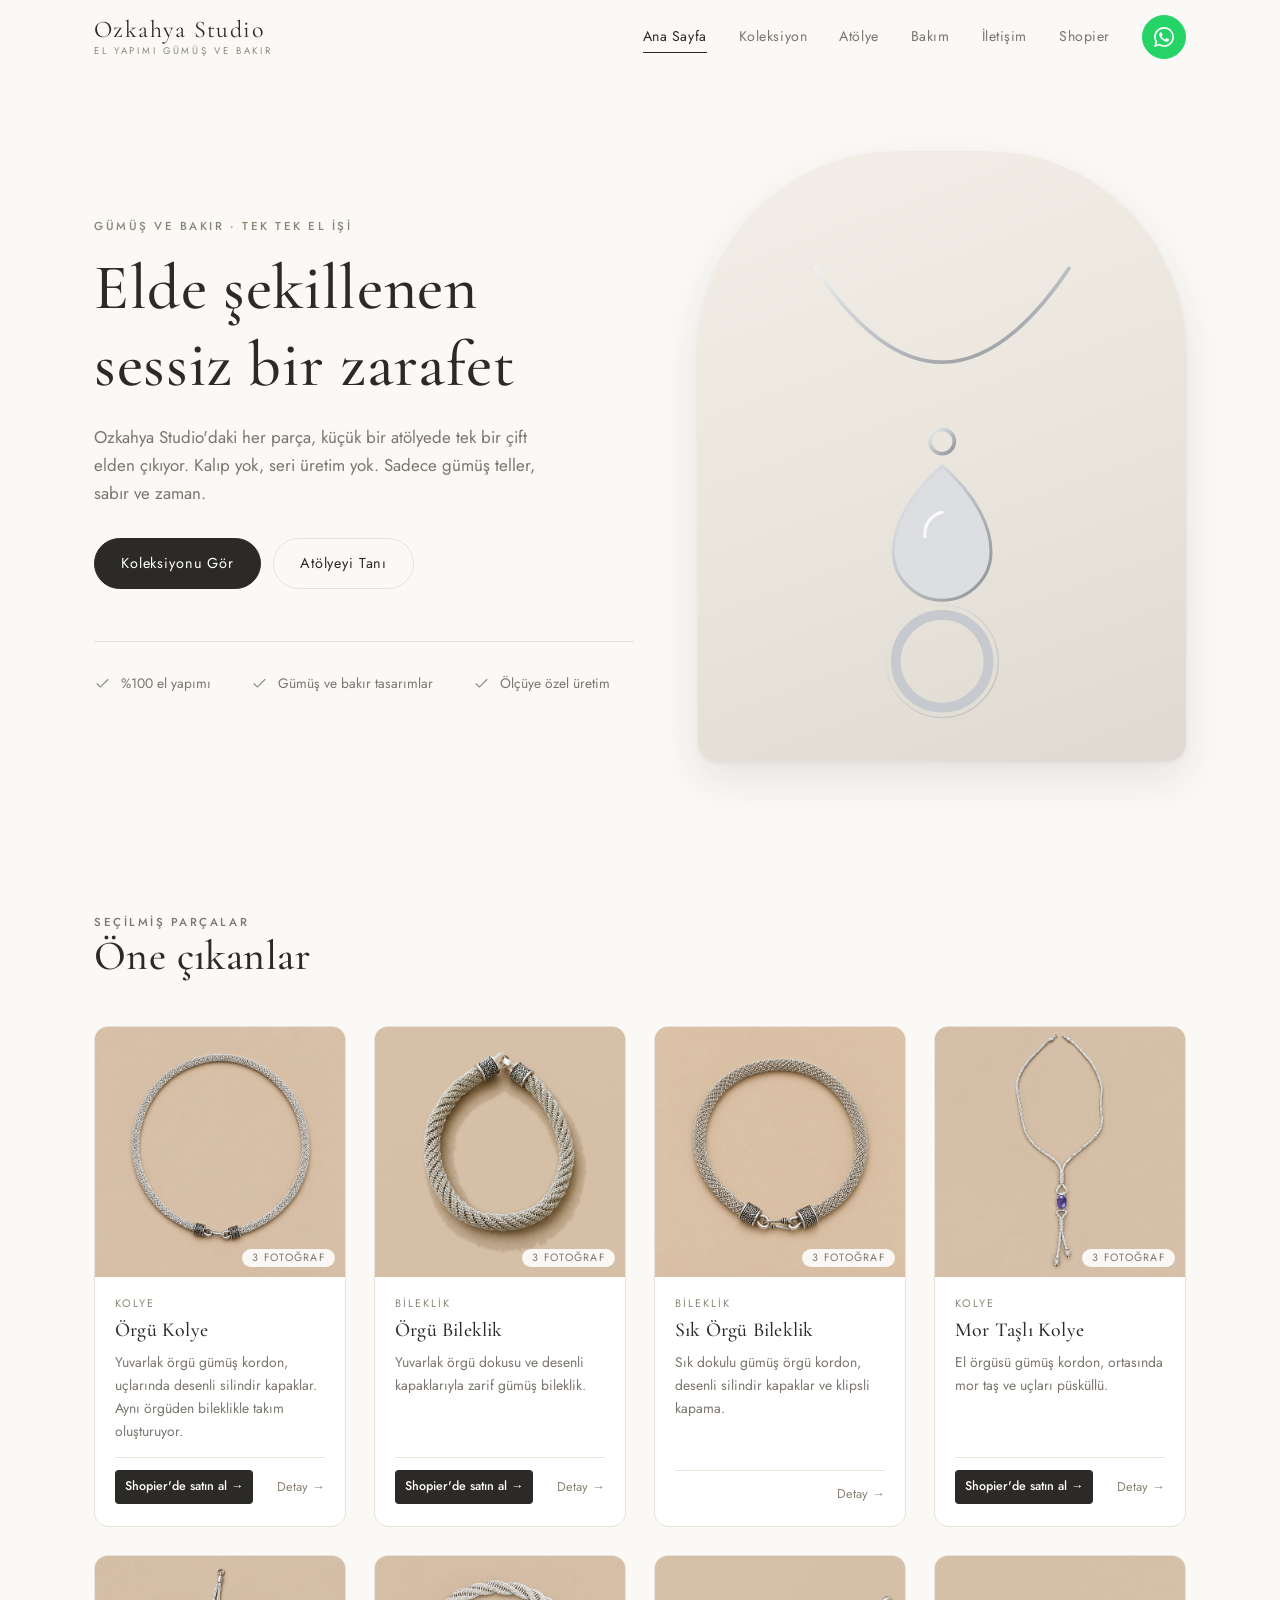
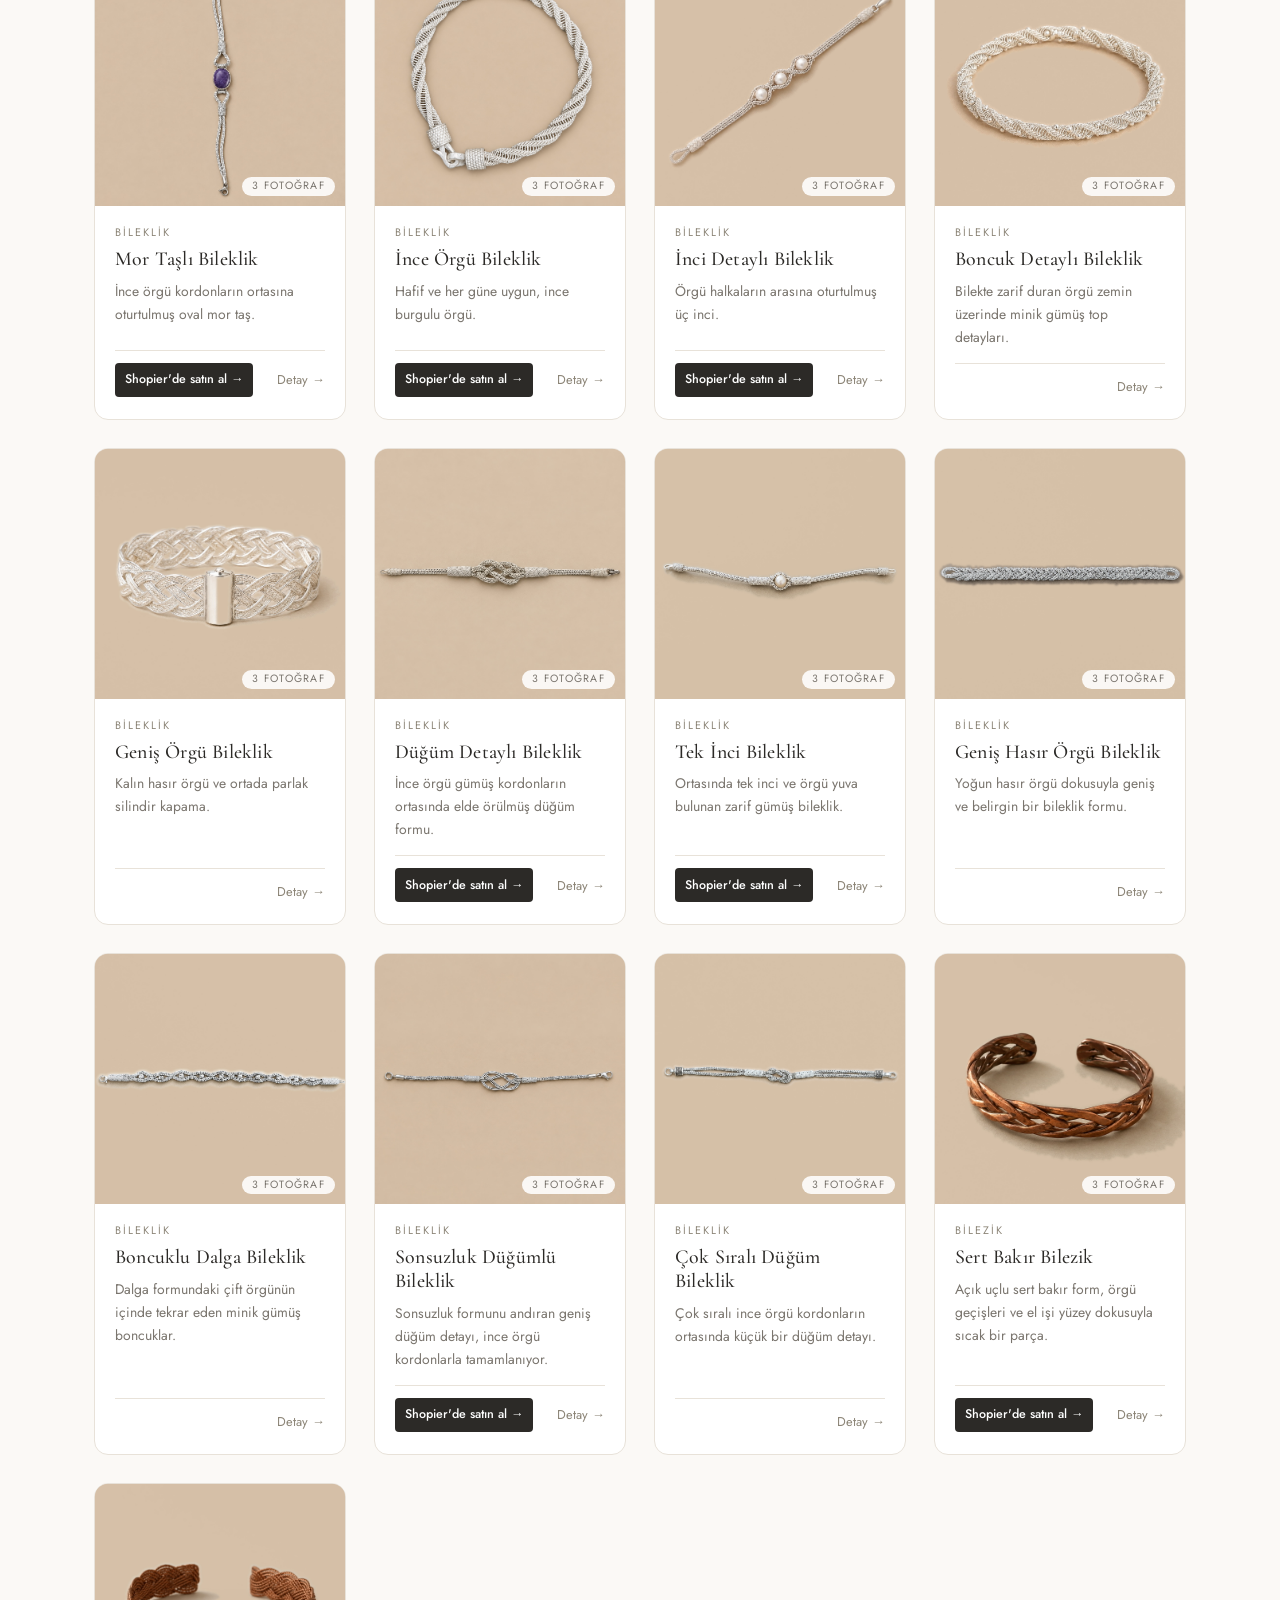
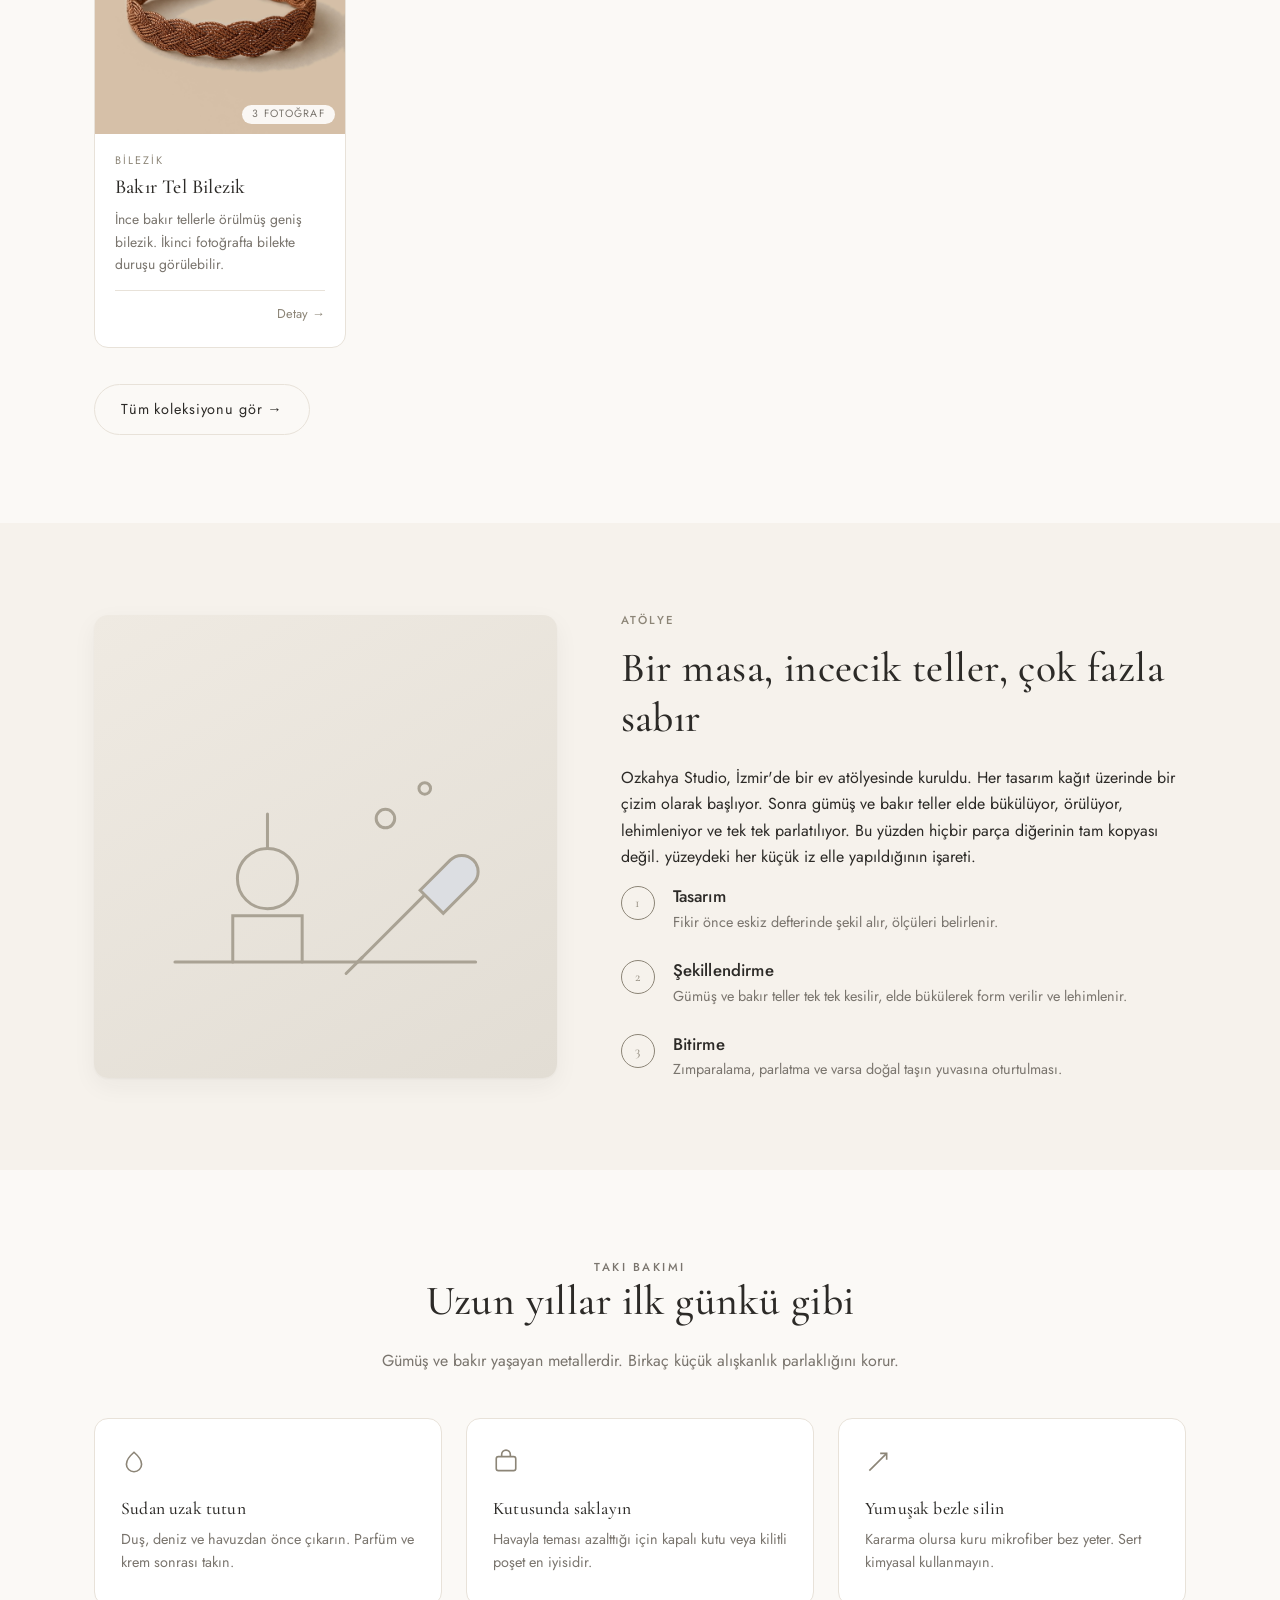
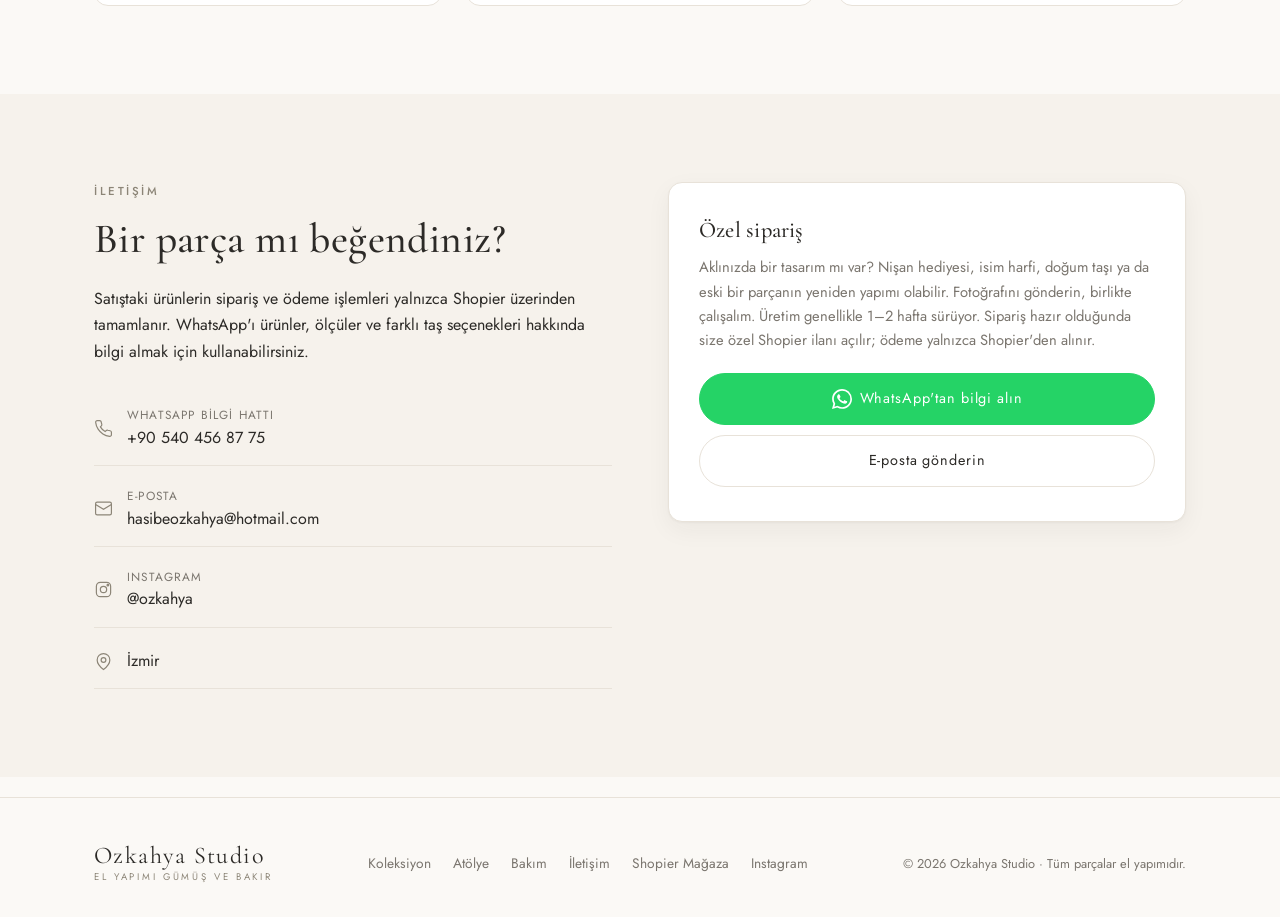
==== commit f0347e94: "Shopier satin alma akisini ekle" ====
--- a/index.html
+++ b/index.html
@@ -31,9 +31,10 @@
       <a href="#atolye">Atölye</a>
       <a href="#bakim">Bakım</a>
       <a href="#iletisim">İletişim</a>
+      <a href="https://www.shopier.com/ozkahyastudio" target="_blank" rel="noopener">Shopier</a>
       <!-- WhatsApp logosu js/site.js tarafından eklenir -->
-      <a class="buton buton--simge" data-whatsapp="Merhaba, takılarınız hakkında bilgi almak istiyorum."
-         aria-label="WhatsApp'tan yazın" title="WhatsApp'tan yazın"></a>
+      <a class="buton buton--simge" data-whatsapp="Merhaba, bir ürün hakkında bilgi almak istiyorum."
+         aria-label="WhatsApp'tan bilgi alın" title="WhatsApp'tan bilgi alın"></a>
     </nav>
   </div>
 </header>
@@ -198,15 +199,15 @@
       <p class="ust-etiket">İletişim</p>
       <h2>Bir parça mı beğendiniz?</h2>
       <p>
-        Şu an sitede online satış yok. Beğendiğiniz parçayı WhatsApp, Instagram
-        veya e-posta ile yazın, birlikte hallederiz. Ölçüye özel üretim ve
-        farklı taş seçenekleri de mümkün.
+        Satıştaki ürünlerin sipariş ve ödeme işlemleri yalnızca Shopier üzerinden
+        tamamlanır. WhatsApp'ı ürünler, ölçüler ve farklı taş seçenekleri hakkında
+        bilgi almak için kullanabilirsiniz.
       </p>
 
       <div class="iletisim-liste">
-        <a class="iletisim-satir" data-baglanti="telefon" href="#">
+        <a class="iletisim-satir" data-baglanti="whatsapp" href="#" target="_blank" rel="noopener">
           <svg width="19" height="19" viewBox="0 0 24 24" fill="none" stroke="currentColor" stroke-width="1.5"><path d="M22 16.9v3a2 2 0 0 1-2.2 2 19.8 19.8 0 0 1-8.6-3.1 19.5 19.5 0 0 1-6-6A19.8 19.8 0 0 1 2.1 4.2 2 2 0 0 1 4.1 2h3a2 2 0 0 1 2 1.7c.1 1 .4 1.9.7 2.8a2 2 0 0 1-.5 2.1L8.1 9.9a16 16 0 0 0 6 6l1.3-1.3a2 2 0 0 1 2.1-.4c.9.3 1.8.5 2.8.6a2 2 0 0 1 1.7 2z"/></svg>
-          <span><small data-telefon-etiket>Telefon / WhatsApp</small><span data-iletisim="telefon"></span></span>
+          <span><small data-telefon-etiket>WhatsApp bilgi hattı</small><span data-iletisim="telefon"></span></span>
         </a>
         <a class="iletisim-satir" data-baglanti="eposta" href="#">
           <svg width="19" height="19" viewBox="0 0 24 24" fill="none" stroke="currentColor" stroke-width="1.5"><rect x="2" y="4" width="20" height="16" rx="2"/><path d="m2 7 10 6 10-6"/></svg>
@@ -228,9 +229,10 @@
       <p>
         Aklınızda bir tasarım mı var? Nişan hediyesi, isim harfi, doğum taşı ya da
         eski bir parçanın yeniden yapımı olabilir. Fotoğrafını gönderin, birlikte
-        çalışalım. Üretim genellikle 1–2 hafta sürüyor.
-      </p>
-      <a class="buton" data-whatsapp="Merhaba, özel sipariş hakkında konuşmak istiyorum.">WhatsApp'tan yazın</a>
+        çalışalım. Üretim genellikle 1–2 hafta sürüyor. Sipariş hazır olduğunda
+        size özel Shopier ilanı açılır; ödeme yalnızca Shopier'den alınır.
+      </p>
+      <a class="buton" data-whatsapp="Merhaba, özel sipariş hakkında bilgi almak istiyorum.">WhatsApp'tan bilgi alın</a>
       <a class="buton buton--bos" data-baglanti="eposta" href="#" style="width:100%;justify-content:center;margin-top:10px">E-posta gönderin</a>
     </div>
   </div>
@@ -248,6 +250,7 @@
       <a href="#atolye">Atölye</a>
       <a href="#bakim">Bakım</a>
       <a href="#iletisim">İletişim</a>
+      <a href="https://www.shopier.com/ozkahyastudio" target="_blank" rel="noopener">Shopier Mağaza</a>
       <a data-baglanti="instagram" href="#" target="_blank" rel="noopener">Instagram</a>
     </nav>
     <p class="telif">© <span id="yil"></span> Ozkahya Studio · Tüm parçalar el yapımıdır.</p>
@@ -267,6 +270,7 @@
       <p class="pencere-detay" id="pencereDetay"></p>
       <p style="font-size:.86rem;color:var(--yazi-soluk)" id="pencereStok"></p>
       <div class="pencere-dugmeler">
+        <a class="buton" id="pencereShopier" href="#" target="_blank" rel="noopener">Shopier'de satın al</a>
         <a class="buton" id="pencereWhatsapp" href="#" target="_blank" rel="noopener">WhatsApp'tan bilgi al</a>
         <a class="buton buton--bos" id="pencereEposta" href="#">E-posta ile sor</a>
       </div>
--- a/css/stil.css
+++ b/css/stil.css
@@ -95,6 +95,7 @@
   transition: var(--gecis);
 }
 .buton:hover { background: var(--vurgu-koyu); border-color: var(--vurgu-koyu); }
+.buton[hidden] { display: none; }
 
 .buton--bos { background: transparent; color: var(--yazi); border-color: var(--cizgi); }
 .buton--bos:hover { background: #fff; border-color: var(--yazi); color: var(--yazi); }
@@ -264,7 +265,8 @@
 }
 
 .urun {
-  display: block;
+  display: flex;
+  flex-direction: column;
   width: 100%;
   appearance: none;
   -webkit-appearance: none;
@@ -345,7 +347,12 @@
   color: var(--yazi-soluk);
 }
 
-.urun-bilgi { padding: 18px 20px 22px; }
+.urun-bilgi {
+  display: flex;
+  flex: 1;
+  flex-direction: column;
+  padding: 18px 20px 22px;
+}
 .urun-kategori {
   font-size: 0.68rem;
   letter-spacing: 0.18em;
@@ -359,9 +366,27 @@
   align-items: center;
   justify-content: space-between;
   gap: 10px;
+  margin-top: auto;
   padding-top: 12px;
   border-top: 1px solid var(--cizgi);
 }
+.urun-shopier-link {
+  display: inline-flex;
+  align-items: center;
+  justify-content: center;
+  min-height: 34px;
+  padding: 7px 10px;
+  border-radius: 4px;
+  background: var(--yazi);
+  color: var(--yazi);
+  font-size: 0.78rem;
+  font-weight: 500;
+  line-height: 1.2;
+  text-align: center;
+}
+.urun-shopier-link,
+.urun-shopier-link:hover { color: #fff; }
+.urun-shopier-link:hover { background: var(--vurgu-koyu); }
 .urun-alt--sadece-detay { justify-content: flex-end; }
 .urun-fiyat { font-size: 0.98rem; letter-spacing: 0.02em; }
 .urun-detay-link { font-size: 0.8rem; color: var(--vurgu); }
@@ -596,6 +621,8 @@
   .urun-bilgi { padding: 14px 14px 18px; }
   .urun-ad { font-size: 1.05rem; }
   .urun-aciklama { display: none; }
+  .urun-alt { align-items: flex-end; flex-direction: column; }
+  .urun-alt--sadece-detay { align-items: flex-end; }
 }
 
 @media (prefers-reduced-motion: reduce) {
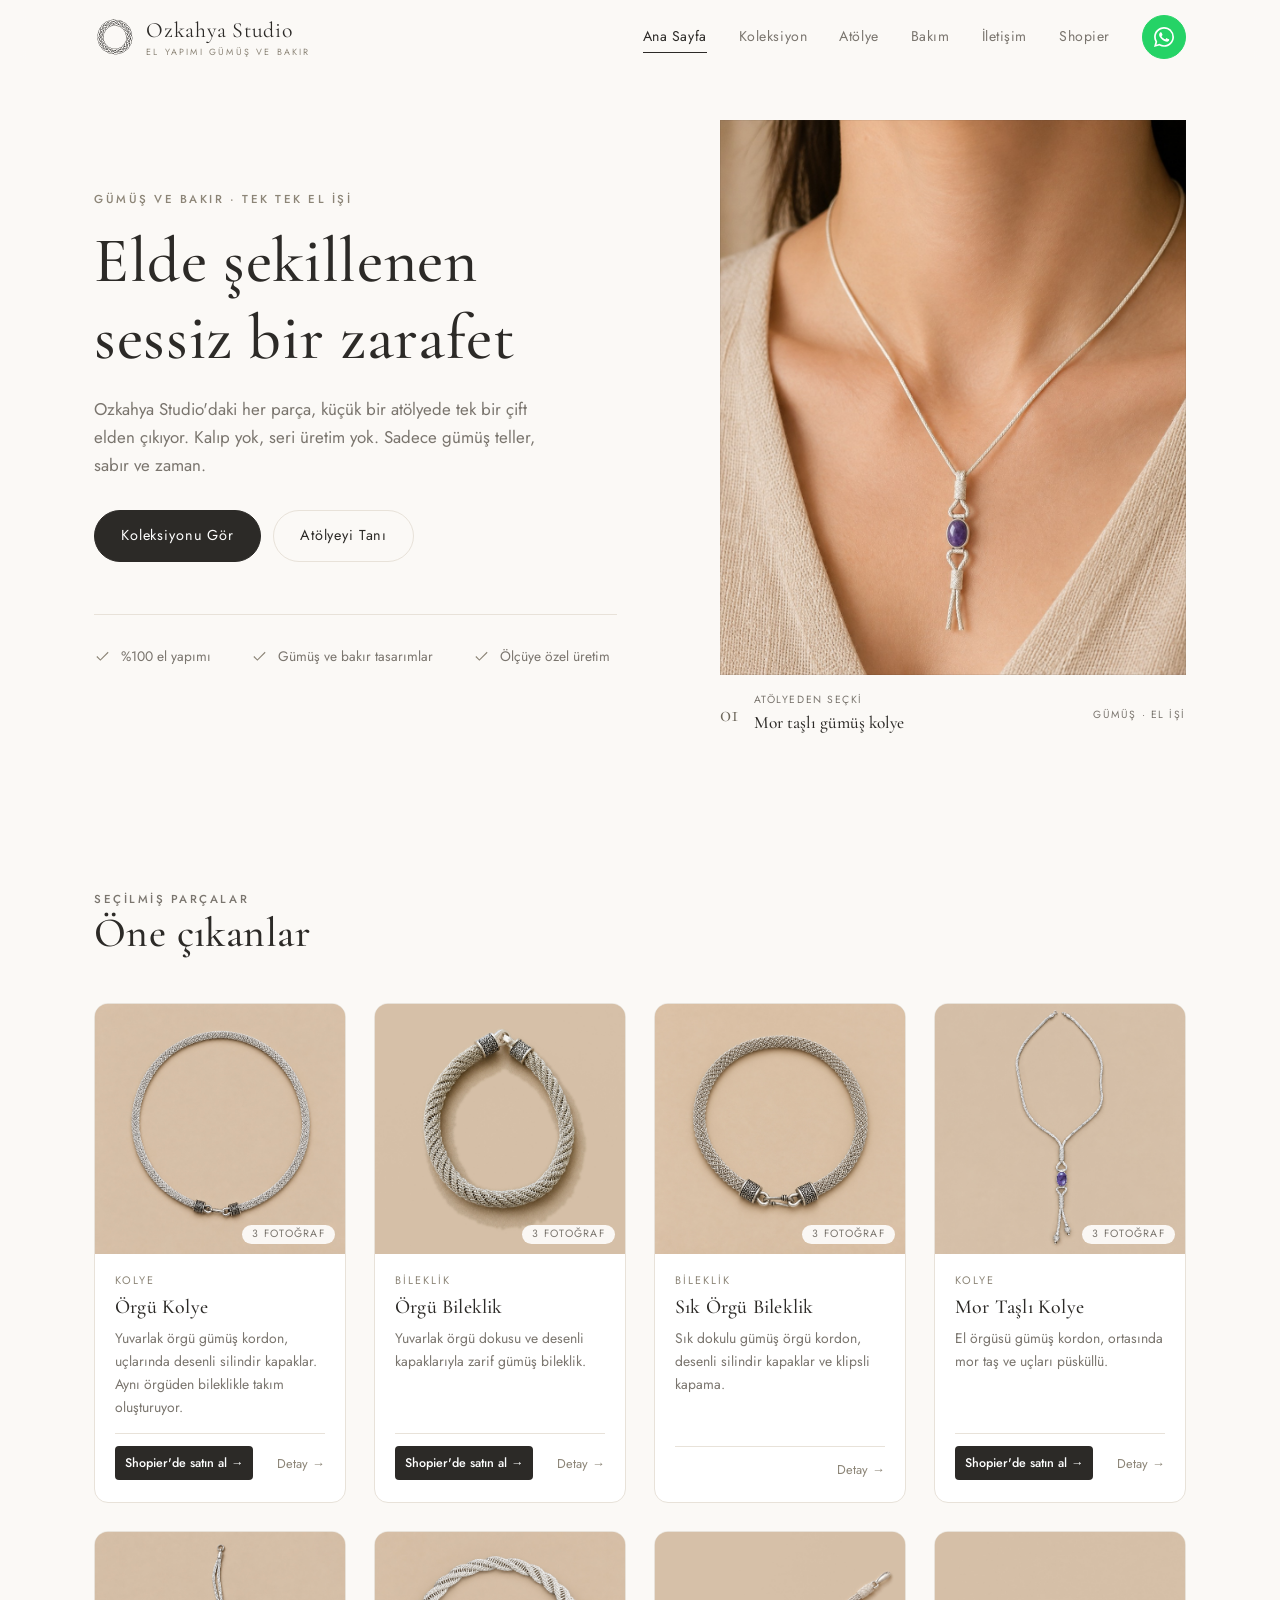
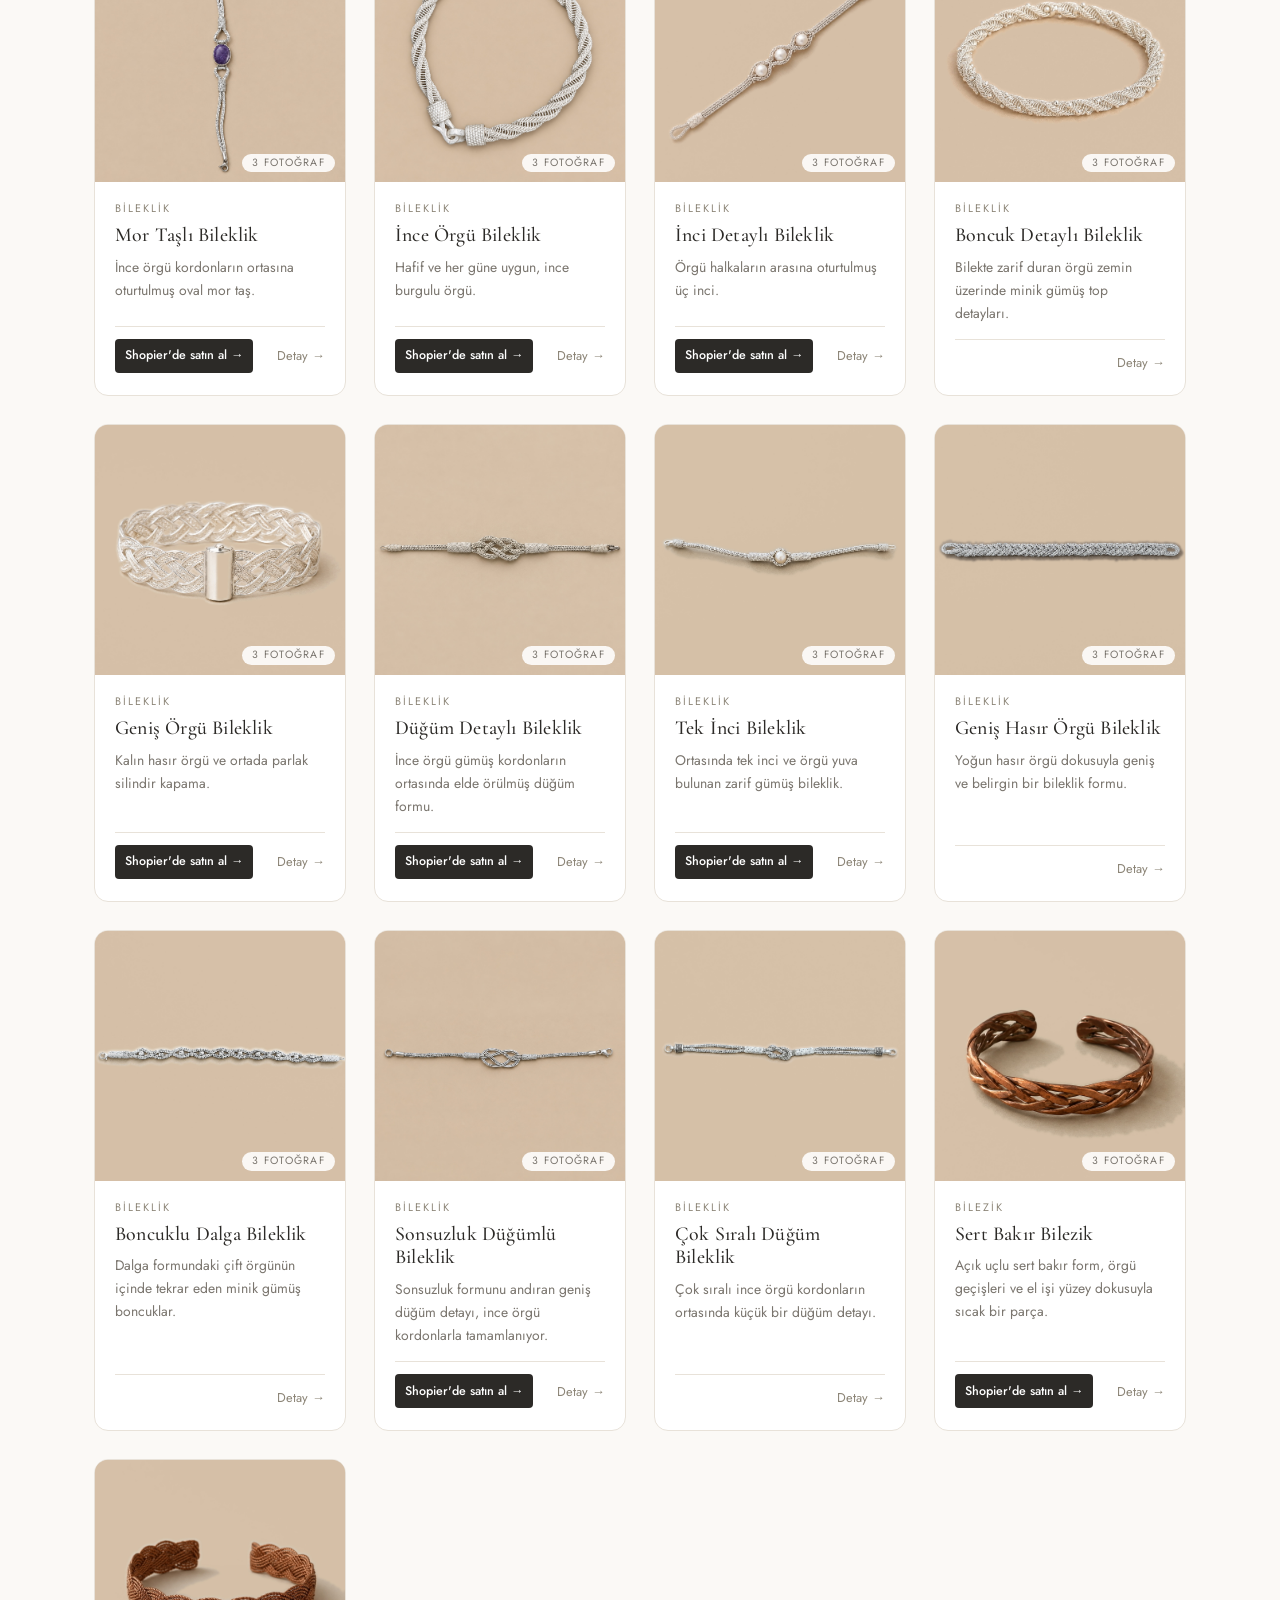
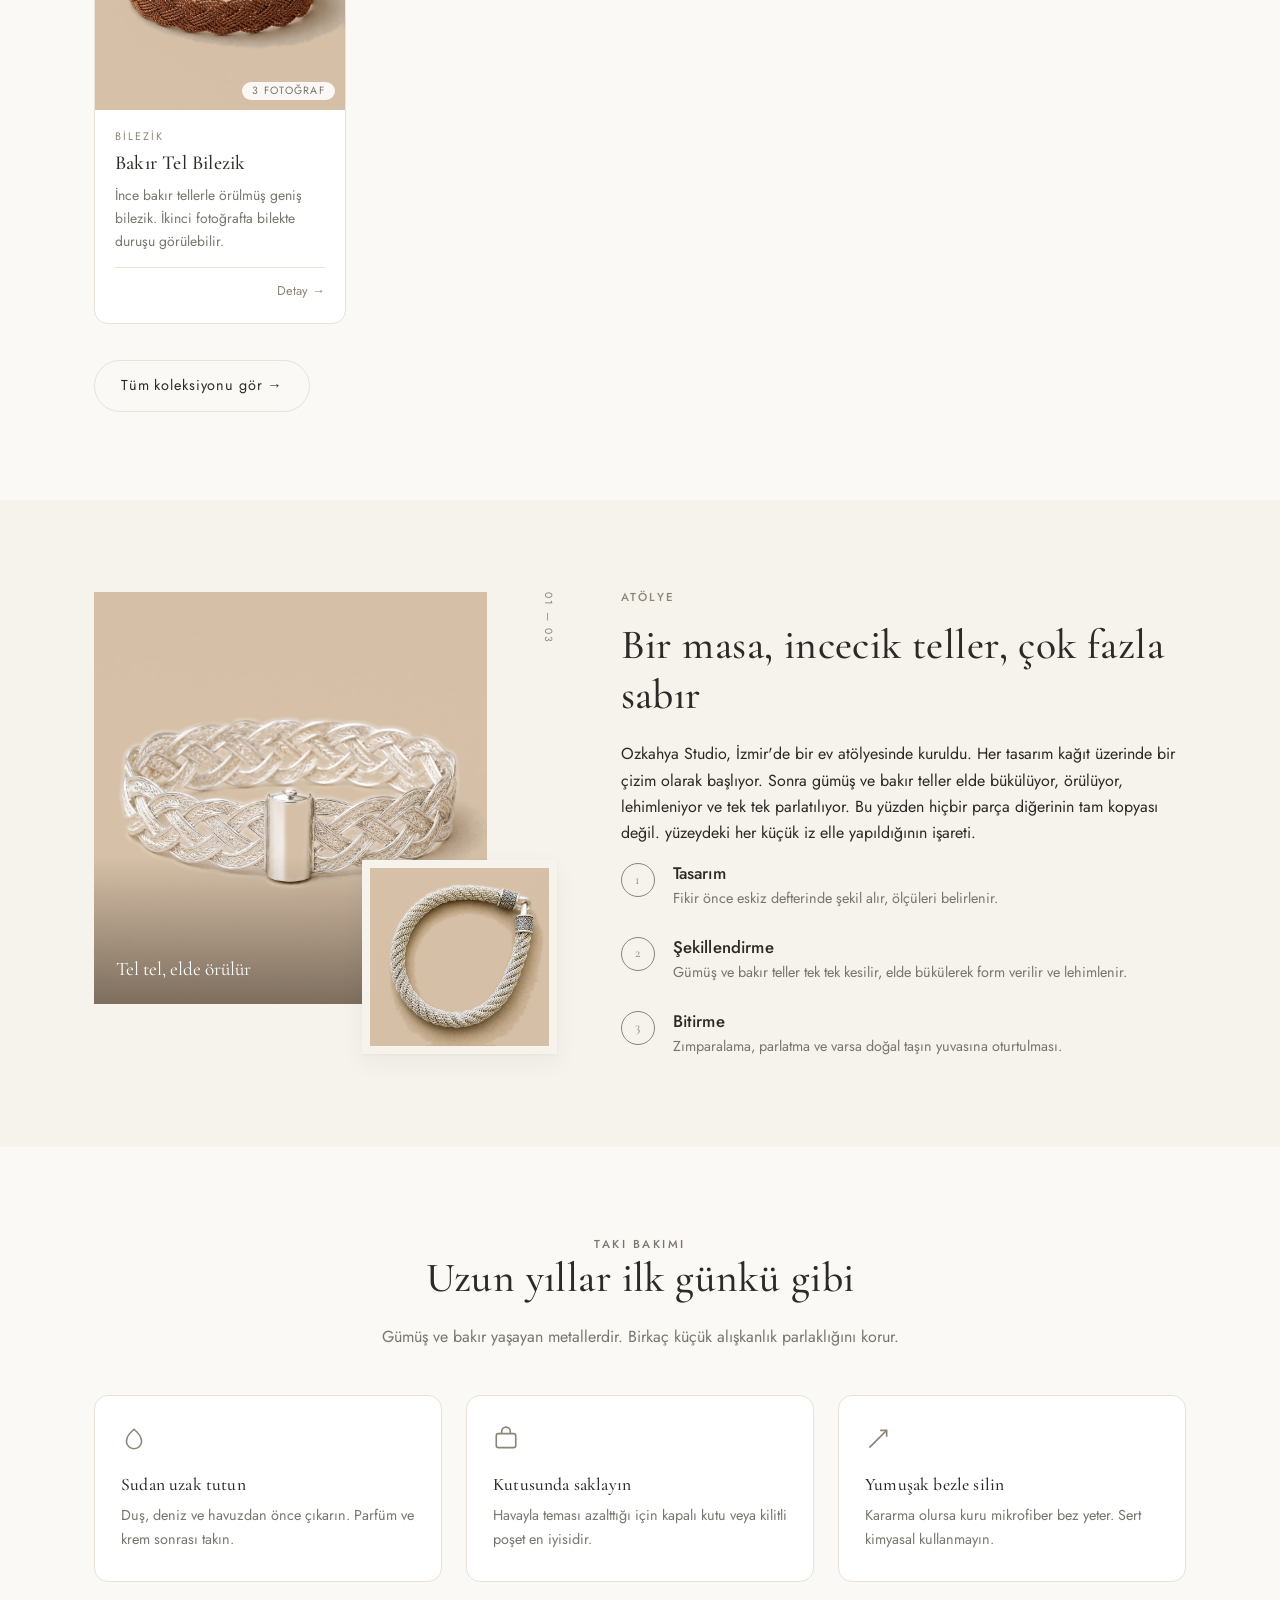
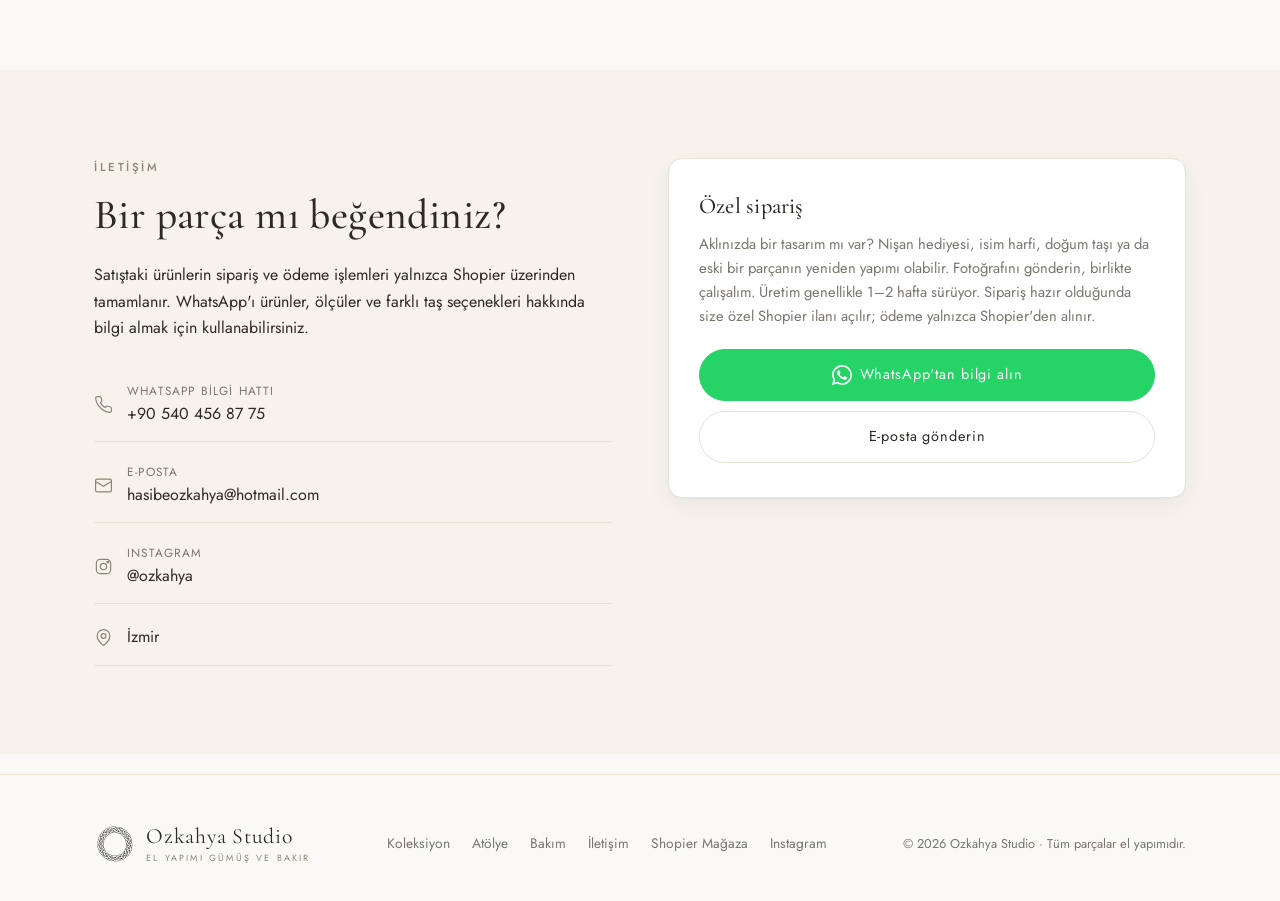
==== commit bb457959: "Merge main into logo-images preserving logo and favicon" ====
--- a/index.html
+++ b/index.html
@@ -5,7 +5,7 @@
 <meta name="viewport" content="width=device-width, initial-scale=1">
 <title>Ozkahya Studio · El Yapımı Gümüş ve Bakır Takı</title>
 <meta name="description" content="Ozkahya Studio: gümüş ve bakırdan, tek tek el emeğiyle üretilen kolye, küpe, yüzük, bileklik ve bilezikler.">
-<link rel="icon" href="gorseller/favicon.svg" type="image/svg+xml">
+<link rel="icon" href="gorseller/favicon.svg?v=rafine-1" type="image/svg+xml">
 <link rel="preconnect" href="https://fonts.googleapis.com">
 <link rel="preconnect" href="https://fonts.gstatic.com" crossorigin>
 <link href="https://fonts.googleapis.com/css2?family=Cormorant+Garamond:wght@400;500;600&family=Jost:wght@300;400;500&display=swap" rel="stylesheet">
@@ -16,9 +16,12 @@
 <!-- ================= ÜST MENÜ ================= -->
 <header class="ust-bar">
   <div class="kapsayici ust-bar-ic">
-    <a href="index.html" class="logo">
-      <span class="logo-ad">Ozkahya Studio</span>
-      <span class="logo-alt">El Yapımı Gümüş ve Bakır</span>
+    <a href="index.html" class="logo logo--marka" aria-label="Ozkahya Studio ana sayfa">
+      <img src="gorseller/logo-alternatifleri/ozkahya-studio-01-rafine.svg" alt="" width="42" height="42">
+      <span class="logo-metin">
+        <span class="logo-ad">Ozkahya Studio</span>
+        <span class="logo-alt">El Yapımı Gümüş ve Bakır</span>
+      </span>
     </a>
 
     <button class="menu-dugmesi" aria-label="Menü" aria-expanded="false">
@@ -42,7 +45,7 @@
 <!-- ================= VİTRİN ================= -->
 <section class="vitrin">
   <div class="kapsayici vitrin-ic">
-    <div>
+    <div class="vitrin-metin">
       <p class="ust-etiket">Gümüş ve Bakır · Tek Tek El İşi</p>
       <h1>Elde şekillenen<br>sessiz bir zarafet</h1>
       <p class="vitrin-yazi">
@@ -70,23 +73,19 @@
       </div>
     </div>
 
-    <div class="vitrin-gorsel">
-      <svg viewBox="0 0 400 500" xmlns="http://www.w3.org/2000/svg" role="img" aria-label="El yapımı gümüş ve bakır takı çizimi">
-        <defs>
-          <linearGradient id="vm" x1="0" y1="0" x2="1" y2="1">
-            <stop offset="0" stop-color="#eef0f2"/><stop offset="0.5" stop-color="#bcc0c5"/><stop offset="1" stop-color="#8d9196"/>
-          </linearGradient>
-        </defs>
-        <g fill="none" stroke="url(#vm)" stroke-width="3" stroke-linecap="round">
-          <path d="M96 96 Q200 250 304 96"/>
-          <circle cx="200" cy="238" r="10"/>
-          <path d="M200 258 c30 26 40 52 40 70 a40 40 0 0 1 -80 0 c0 -18 10 -44 40 -70z" fill="#dcdee2" stroke-width="2.5"/>
-          <path d="M186 316 a18 18 0 0 1 14 -20" stroke="#fff" stroke-width="2.5" opacity="0.85"/>
-          <circle cx="200" cy="418" r="38" stroke-width="8" stroke="#c6c9ce"/>
-          <circle cx="200" cy="418" r="46" stroke-width="1.2" opacity="0.4"/>
-        </g>
-      </svg>
-    </div>
+    <figure class="vitrin-gorsel">
+      <div class="vitrin-fotograf">
+        <img src="gorseller/mor-tasli-kolye-takili.jpg" alt="Boyunda mor taşlı, püsküllü gümüş kolye">
+      </div>
+      <figcaption class="vitrin-kunye">
+        <span class="vitrin-sira">01</span>
+        <span>
+          <small>Atölyeden seçki</small>
+          <strong>Mor taşlı gümüş kolye</strong>
+        </span>
+        <span class="vitrin-malzeme">Gümüş · El işi</span>
+      </figcaption>
+    </figure>
   </div>
 </section>
 
@@ -109,21 +108,15 @@
 <!-- ================= ATÖLYE / HAKKINDA ================= -->
 <section class="bolum hakkinda" id="atolye">
   <div class="kapsayici hakkinda-ic">
-    <div class="hakkinda-gorsel">
-      <svg viewBox="0 0 400 400" xmlns="http://www.w3.org/2000/svg" role="img" aria-label="Atölye çizimi">
-        <rect width="400" height="400" fill="none"/>
-        <g fill="none" stroke="#a9a294" stroke-width="2.6" stroke-linecap="round">
-          <path d="M70 300 h260"/>
-          <path d="M120 300 v-40 h60 v40" />
-          <circle cx="150" cy="228" r="26"/>
-          <path d="M150 202 v-30"/>
-          <path d="M228 300 l58 -58"/>
-          <path d="M282 238 l26 -26 a14 14 0 0 1 20 20 l-26 26z" fill="#dcdee2"/>
-          <path d="M232 296 l-14 14"/>
-          <circle cx="252" cy="176" r="8"/>
-          <circle cx="286" cy="150" r="5"/>
-        </g>
-      </svg>
+    <div class="hakkinda-gorsel" aria-label="Elde örülmüş gümüş bileklikler ve tel detayları">
+      <figure class="atolye-fotograf atolye-fotograf--ana">
+        <img src="gorseller/genis-orgu-bileklik-tam.jpg" alt="Geniş örgülü gümüş bilekliğin tamamı ve silindir kapaması">
+        <figcaption>Tel tel, elde örülür</figcaption>
+      </figure>
+      <figure class="atolye-fotograf atolye-fotograf--detay">
+        <img src="gorseller/orgu-bileklik-yeni-detay.jpg" alt="Gümüş tel örgünün yakın plan detayı">
+      </figure>
+      <span class="atolye-isaret" aria-hidden="true">01 — 03</span>
     </div>
 
     <div>
@@ -241,9 +234,12 @@
 <!-- ================= ALT BİLGİ ================= -->
 <footer class="alt-bilgi">
   <div class="kapsayici alt-bilgi-ic">
-    <div class="logo">
-      <span class="logo-ad">Ozkahya Studio</span>
-      <span class="logo-alt">El Yapımı Gümüş ve Bakır</span>
+    <div class="logo logo--marka" aria-label="Ozkahya Studio">
+      <img src="gorseller/logo-alternatifleri/ozkahya-studio-01-rafine.svg" alt="" width="42" height="42">
+      <span class="logo-metin">
+        <span class="logo-ad">Ozkahya Studio</span>
+        <span class="logo-alt">El Yapımı Gümüş ve Bakır</span>
+      </span>
     </div>
     <nav class="alt-menu">
       <a href="koleksiyon.html">Koleksiyon</a>
--- a/css/stil.css
+++ b/css/stil.css
@@ -128,17 +128,37 @@
 }
 
 .logo { display: flex; flex-direction: column; line-height: 1; }
+.logo--marka {
+  flex-direction: row;
+  align-items: center;
+  gap: 10px;
+  transition: opacity var(--gecis), transform var(--gecis);
+}
+.logo--marka:hover { opacity: 0.72; }
+.logo--marka > img {
+  width: 42px;
+  height: 46px;
+  flex: 0 0 auto;
+  object-fit: contain;
+}
+.logo-metin {
+  display: flex;
+  flex-direction: column;
+  transform: translateY(1px);
+}
 .logo-ad {
   font-family: var(--serif);
-  font-size: 1.5rem;
-  letter-spacing: 0.06em;
+  font-size: 1.36rem;
+  line-height: 0.96;
+  letter-spacing: 0.035em;
 }
 .logo-alt {
-  font-size: 0.6rem;
-  letter-spacing: 0.28em;
+  font-size: 0.56rem;
+  line-height: 1.1;
+  letter-spacing: 0.245em;
   text-transform: uppercase;
   color: var(--vurgu);
-  margin-top: 5px;
+  margin-top: 6px;
 }
 
 .menu { display: flex; align-items: center; gap: 32px; }
@@ -184,26 +204,65 @@
 }
 
 /* ---------- Vitrin (hero) ---------- */
-.vitrin { padding: 76px 0 64px; }
+.vitrin { padding: clamp(32px, 5vh, 56px) 0 64px; }
 .vitrin-ic {
   display: grid;
-  grid-template-columns: 1.05fr 0.95fr;
-  gap: 64px;
-  align-items: center;
-}
+  grid-template-columns: minmax(0, 0.92fr) minmax(380px, 0.82fr);
+  gap: clamp(54px, 8vw, 112px);
+  align-items: center;
+}
+.vitrin-metin { max-width: 535px; }
 .vitrin h1 { margin-bottom: 20px; }
 .vitrin-yazi { font-size: 1.06rem; color: var(--yazi-soluk); max-width: 460px; }
 .vitrin-dugmeler { display: flex; flex-wrap: wrap; gap: 12px; margin-top: 30px; }
 
 .vitrin-gorsel {
+  margin: 0;
+  min-width: 0;
+}
+.vitrin-fotograf {
   position: relative;
-  border-radius: 200px 200px 18px 18px;
+  height: clamp(430px, calc(100svh - 265px), 555px);
   overflow: hidden;
-  background: linear-gradient(160deg, #f3efe8, #e9e4dc 55%, #dfdad1);
-  aspect-ratio: 4 / 5;
-  box-shadow: var(--golge-yuksek);
-}
-.vitrin-gorsel svg { width: 100%; height: 100%; }
+  background: var(--foto-zemin);
+}
+.vitrin-fotograf::after {
+  content: "";
+  position: absolute;
+  inset: 0;
+  border: 1px solid rgba(44, 42, 39, 0.08);
+  pointer-events: none;
+}
+.vitrin-fotograf img {
+  width: 100%;
+  height: 100%;
+  object-fit: cover;
+  object-position: center 42%;
+  transition: transform 0.8s cubic-bezier(.2,.7,.2,1);
+}
+.vitrin-gorsel:hover .vitrin-fotograf img { transform: scale(1.018); }
+.vitrin-kunye {
+  display: flex;
+  align-items: center;
+  gap: 15px;
+  padding: 16px 0 0;
+  color: var(--yazi-soluk);
+}
+.vitrin-sira {
+  font-family: var(--serif);
+  font-size: 1.45rem;
+  line-height: 1;
+  color: var(--vurgu-koyu);
+}
+.vitrin-kunye > span:nth-child(2) { display: grid; gap: 1px; }
+.vitrin-kunye small,
+.vitrin-malzeme {
+  font-size: 0.65rem;
+  letter-spacing: 0.15em;
+  text-transform: uppercase;
+}
+.vitrin-kunye strong { font-family: var(--serif); font-size: 1.08rem; font-weight: 500; color: var(--yazi); }
+.vitrin-malzeme { margin-left: auto; }
 
 .vitrin-notlar {
   display: flex;
@@ -409,11 +468,44 @@
   align-items: center;
 }
 .hakkinda-gorsel {
+  position: relative;
   aspect-ratio: 1 / 1;
-  border-radius: var(--yumusak);
-  background: linear-gradient(150deg, #efeae2, #e2ddd4);
-  overflow: hidden;
+  background: transparent;
+}
+.atolye-fotograf { position: absolute; margin: 0; overflow: hidden; background: var(--foto-zemin); }
+.atolye-fotograf img { width: 100%; height: 100%; object-fit: cover; }
+.atolye-fotograf--ana { inset: 0 15% 11% 0; }
+.atolye-fotograf--ana::after {
+  content: "";
+  position: absolute;
+  inset: 0;
+  background: linear-gradient(180deg, transparent 64%, rgba(38, 29, 21, 0.5));
+}
+.atolye-fotograf--ana figcaption {
+  position: absolute;
+  left: 22px;
+  bottom: 18px;
+  z-index: 1;
+  color: #fff;
+  font-family: var(--serif);
+  font-size: 1.2rem;
+}
+.atolye-fotograf--detay {
+  width: 42%;
+  aspect-ratio: 1 / 1;
+  right: 0;
+  bottom: 0;
+  border: 8px solid #f6f2ec;
   box-shadow: var(--golge);
+}
+.atolye-isaret {
+  position: absolute;
+  top: 0;
+  right: 0;
+  writing-mode: vertical-rl;
+  font-size: 0.65rem;
+  letter-spacing: 0.2em;
+  color: var(--vurgu);
 }
 
 .adimlar { display: grid; gap: 26px; margin-top: 8px; }
@@ -589,7 +681,10 @@
 @media (max-width: 860px) {
   .bolum { padding: 62px 0; }
   .vitrin-ic, .hakkinda-ic, .iletisim-ic { grid-template-columns: 1fr; gap: 40px; }
-  .vitrin-gorsel { max-width: 380px; margin: 0 auto; border-radius: 160px 160px 18px 18px; }
+  .vitrin { padding: 36px 0 62px; }
+  .vitrin-metin { max-width: 620px; }
+  .vitrin-gorsel { width: 100%; max-width: 520px; margin: 4px auto 0; }
+  .vitrin-fotograf { height: auto; aspect-ratio: 4 / 5; }
   .hakkinda-gorsel { max-width: 380px; }
   .pencere-ic { grid-template-columns: 1fr; }
   /* Kısa ekranlarda fotoğraf pencereyi kaplamasın */
@@ -617,6 +712,12 @@
 
 @media (max-width: 520px) {
   .kapsayici { padding: 0 18px; }
+  .vitrin { padding-top: 30px; }
+  .vitrin-kunye { align-items: flex-start; }
+  .vitrin-malzeme { display: none; }
+  .vitrin-notlar { gap: 11px 24px; margin-top: 38px; padding-top: 24px; }
+  .atolye-fotograf--ana { right: 10%; }
+  .atolye-fotograf--detay { width: 38%; }
   .izgara { grid-template-columns: 1fr 1fr; gap: 14px; }
   .urun-bilgi { padding: 14px 14px 18px; }
   .urun-ad { font-size: 1.05rem; }
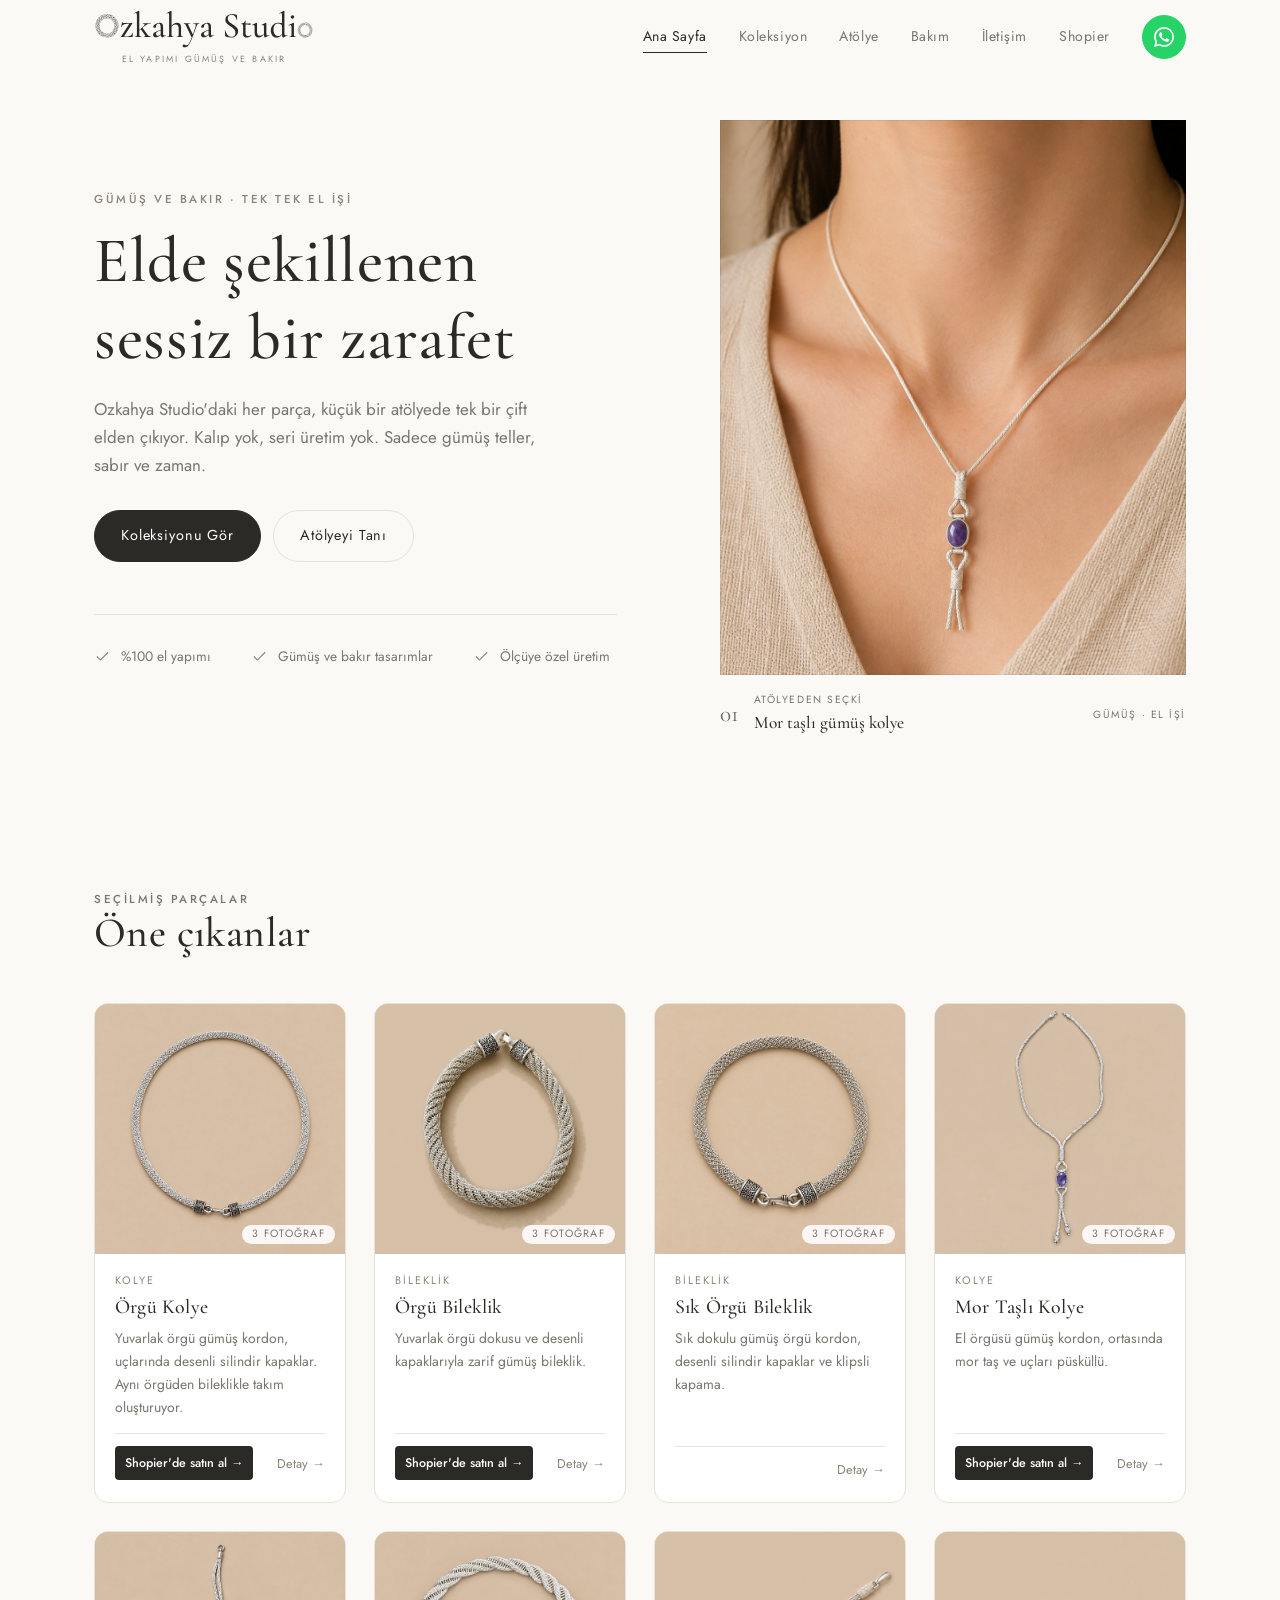
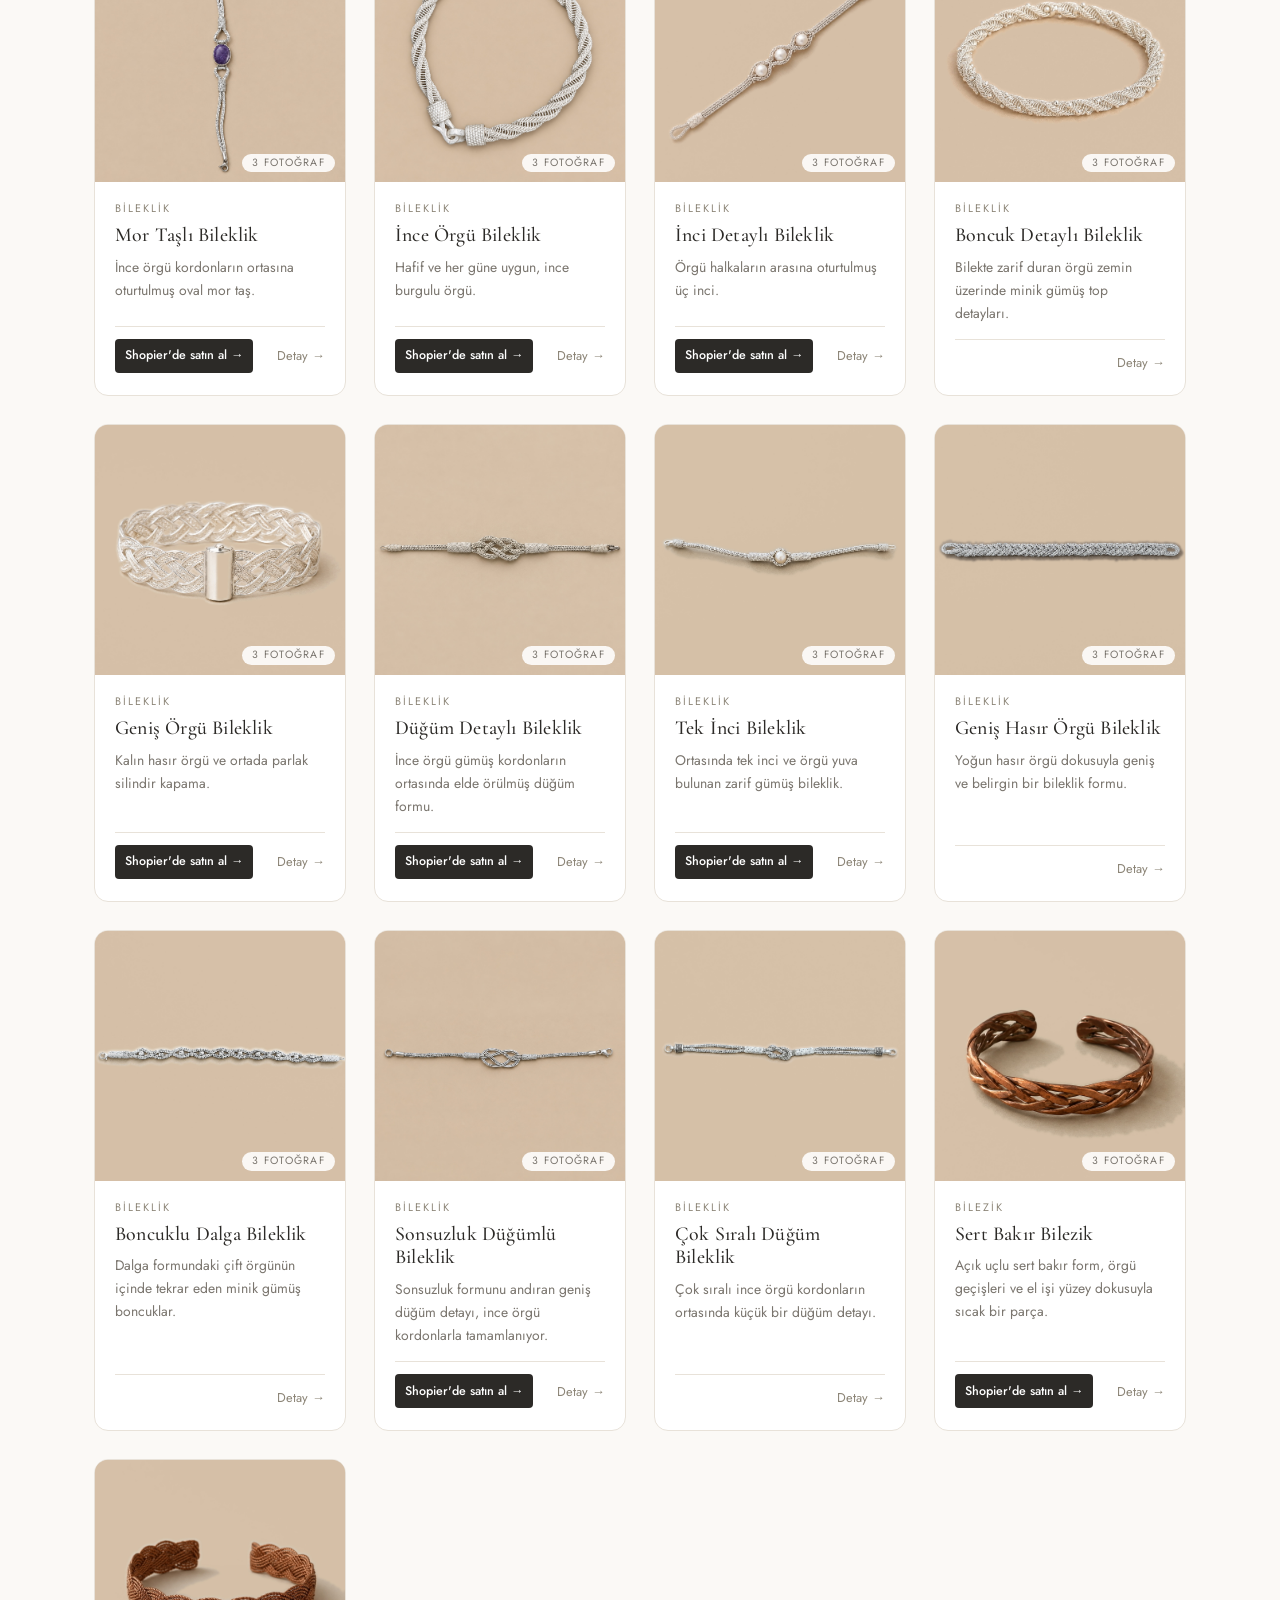
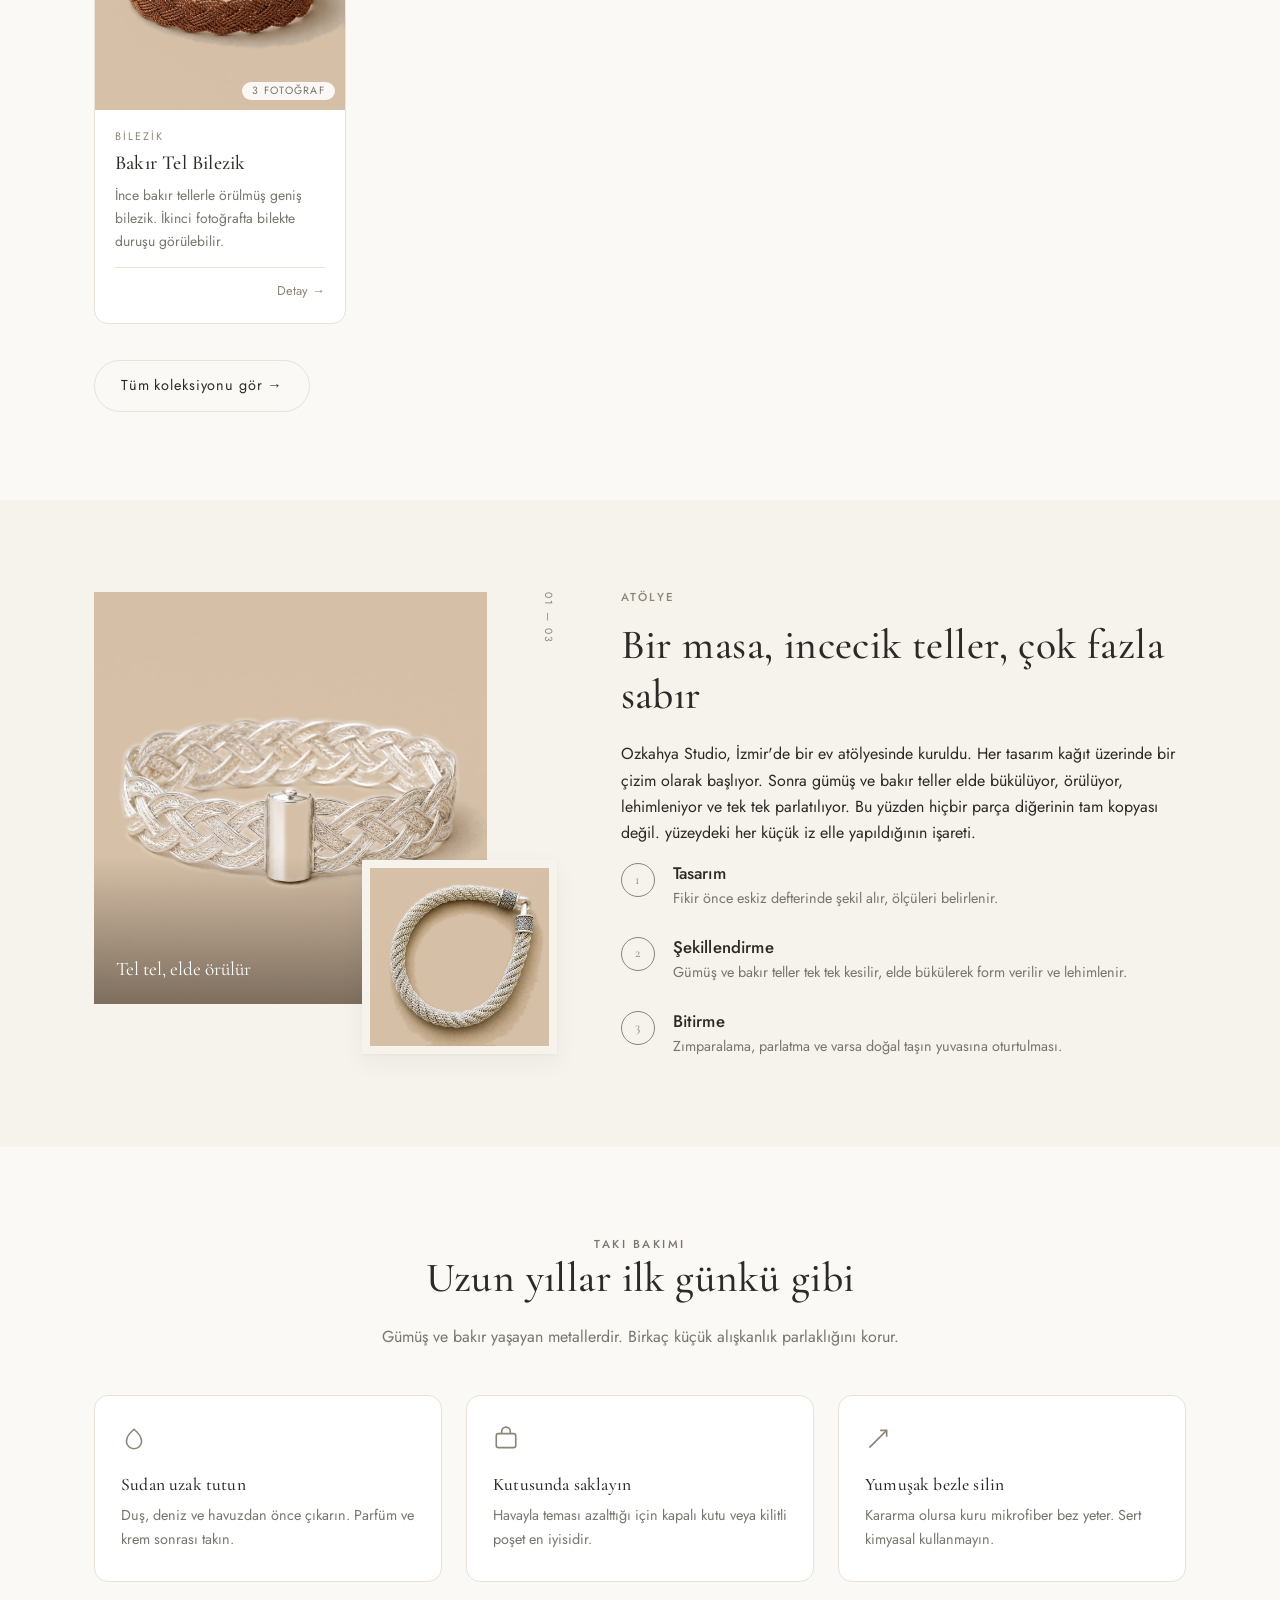
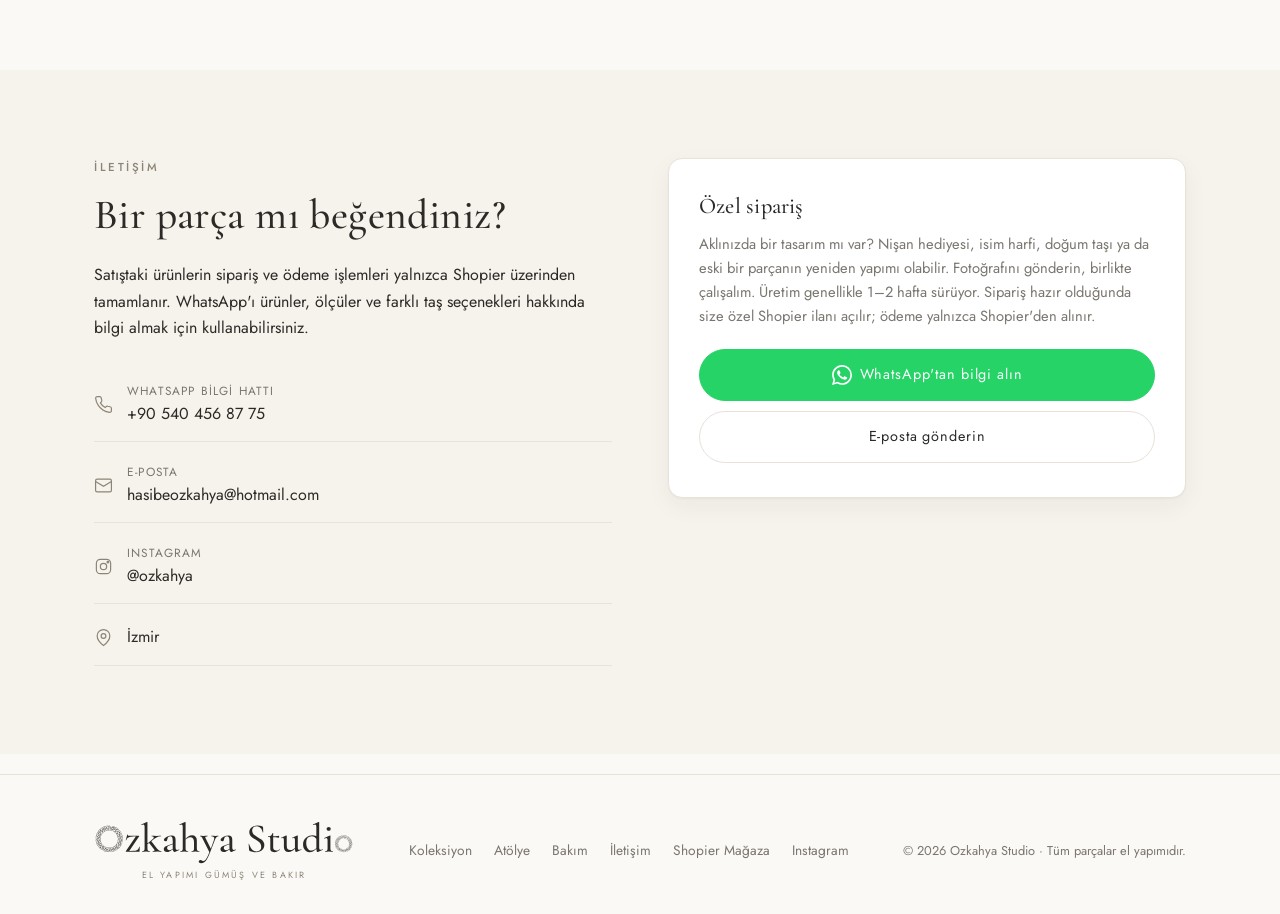
==== commit fe989a8f: "Apply selected double-O logo and restore stashed updates" ====
--- a/index.html
+++ b/index.html
@@ -16,12 +16,9 @@
 <!-- ================= ÜST MENÜ ================= -->
 <header class="ust-bar">
   <div class="kapsayici ust-bar-ic">
-    <a href="index.html" class="logo logo--marka" aria-label="Ozkahya Studio ana sayfa">
-      <img src="gorseller/logo-alternatifleri/ozkahya-studio-01-rafine.svg" alt="" width="42" height="42">
-      <span class="logo-metin">
-        <span class="logo-ad">Ozkahya Studio</span>
-        <span class="logo-alt">El Yapımı Gümüş ve Bakır</span>
-      </span>
+    <a href="index.html" class="logo logo--marka logo--yazi" aria-label="Ozkahya Studio ana sayfa">
+      <img src="gorseller/ozkahya-studio-logo.svg" alt="Ozkahya Studio" width="260" height="49">
+      <span class="logo-alt">El Yapımı Gümüş ve Bakır</span>
     </a>
 
     <button class="menu-dugmesi" aria-label="Menü" aria-expanded="false">
@@ -234,12 +231,9 @@
 <!-- ================= ALT BİLGİ ================= -->
 <footer class="alt-bilgi">
   <div class="kapsayici alt-bilgi-ic">
-    <div class="logo logo--marka" aria-label="Ozkahya Studio">
-      <img src="gorseller/logo-alternatifleri/ozkahya-studio-01-rafine.svg" alt="" width="42" height="42">
-      <span class="logo-metin">
-        <span class="logo-ad">Ozkahya Studio</span>
-        <span class="logo-alt">El Yapımı Gümüş ve Bakır</span>
-      </span>
+    <div class="logo logo--marka logo--yazi" aria-label="Ozkahya Studio">
+      <img src="gorseller/ozkahya-studio-logo.svg" alt="Ozkahya Studio" width="260" height="49">
+      <span class="logo-alt">El Yapımı Gümüş ve Bakır</span>
     </div>
     <nav class="alt-menu">
       <a href="koleksiyon.html">Koleksiyon</a>
--- a/css/stil.css
+++ b/css/stil.css
@@ -146,6 +146,23 @@
   flex-direction: column;
   transform: translateY(1px);
 }
+.logo--marka.logo--yazi {
+  flex-direction: column;
+  align-items: flex-start;
+  gap: 0;
+}
+.logo--marka.logo--yazi > img {
+  width: 260px;
+  max-width: 62vw;
+  height: auto;
+}
+.logo--yazi .logo-alt {
+  align-self: center;
+}
+.ust-bar .logo--marka.logo--yazi > img {
+  width: 220px;
+  max-width: 56vw;
+}
 .logo-ad {
   font-family: var(--serif);
   font-size: 1.36rem;
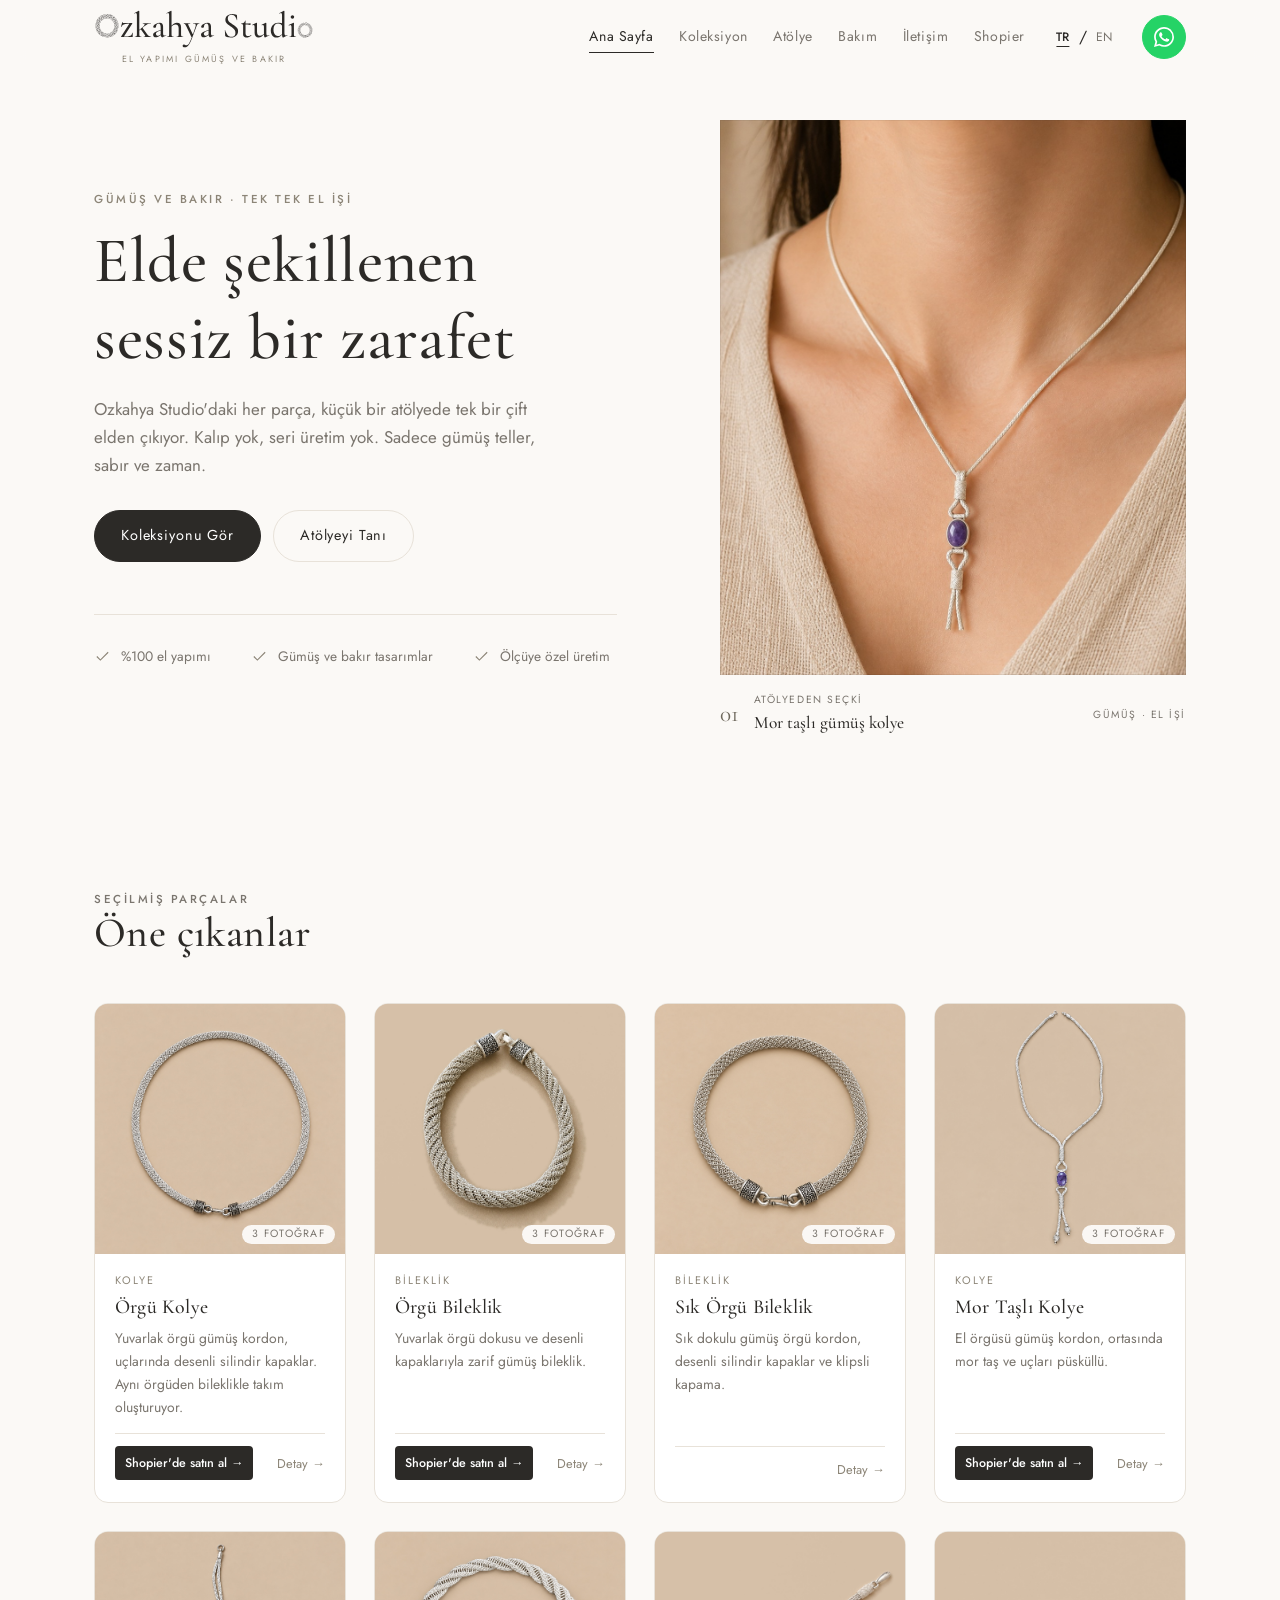
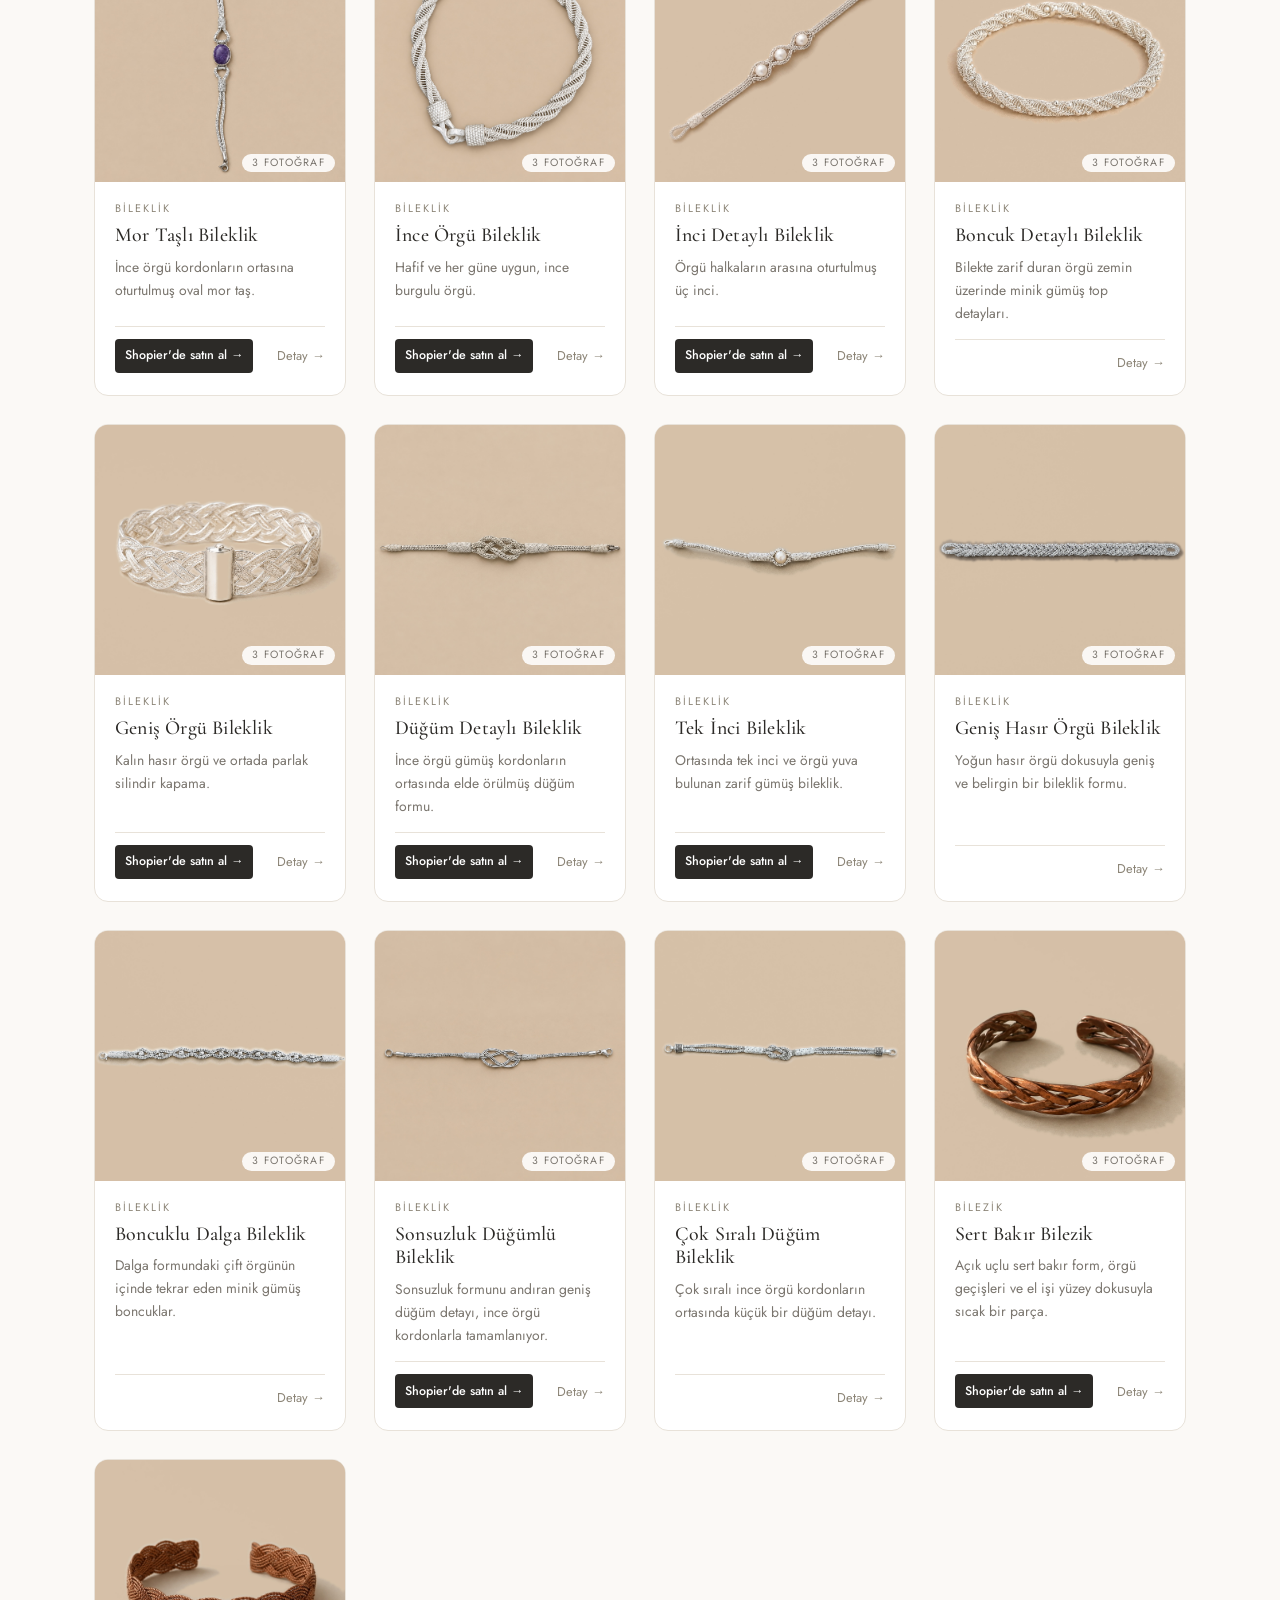
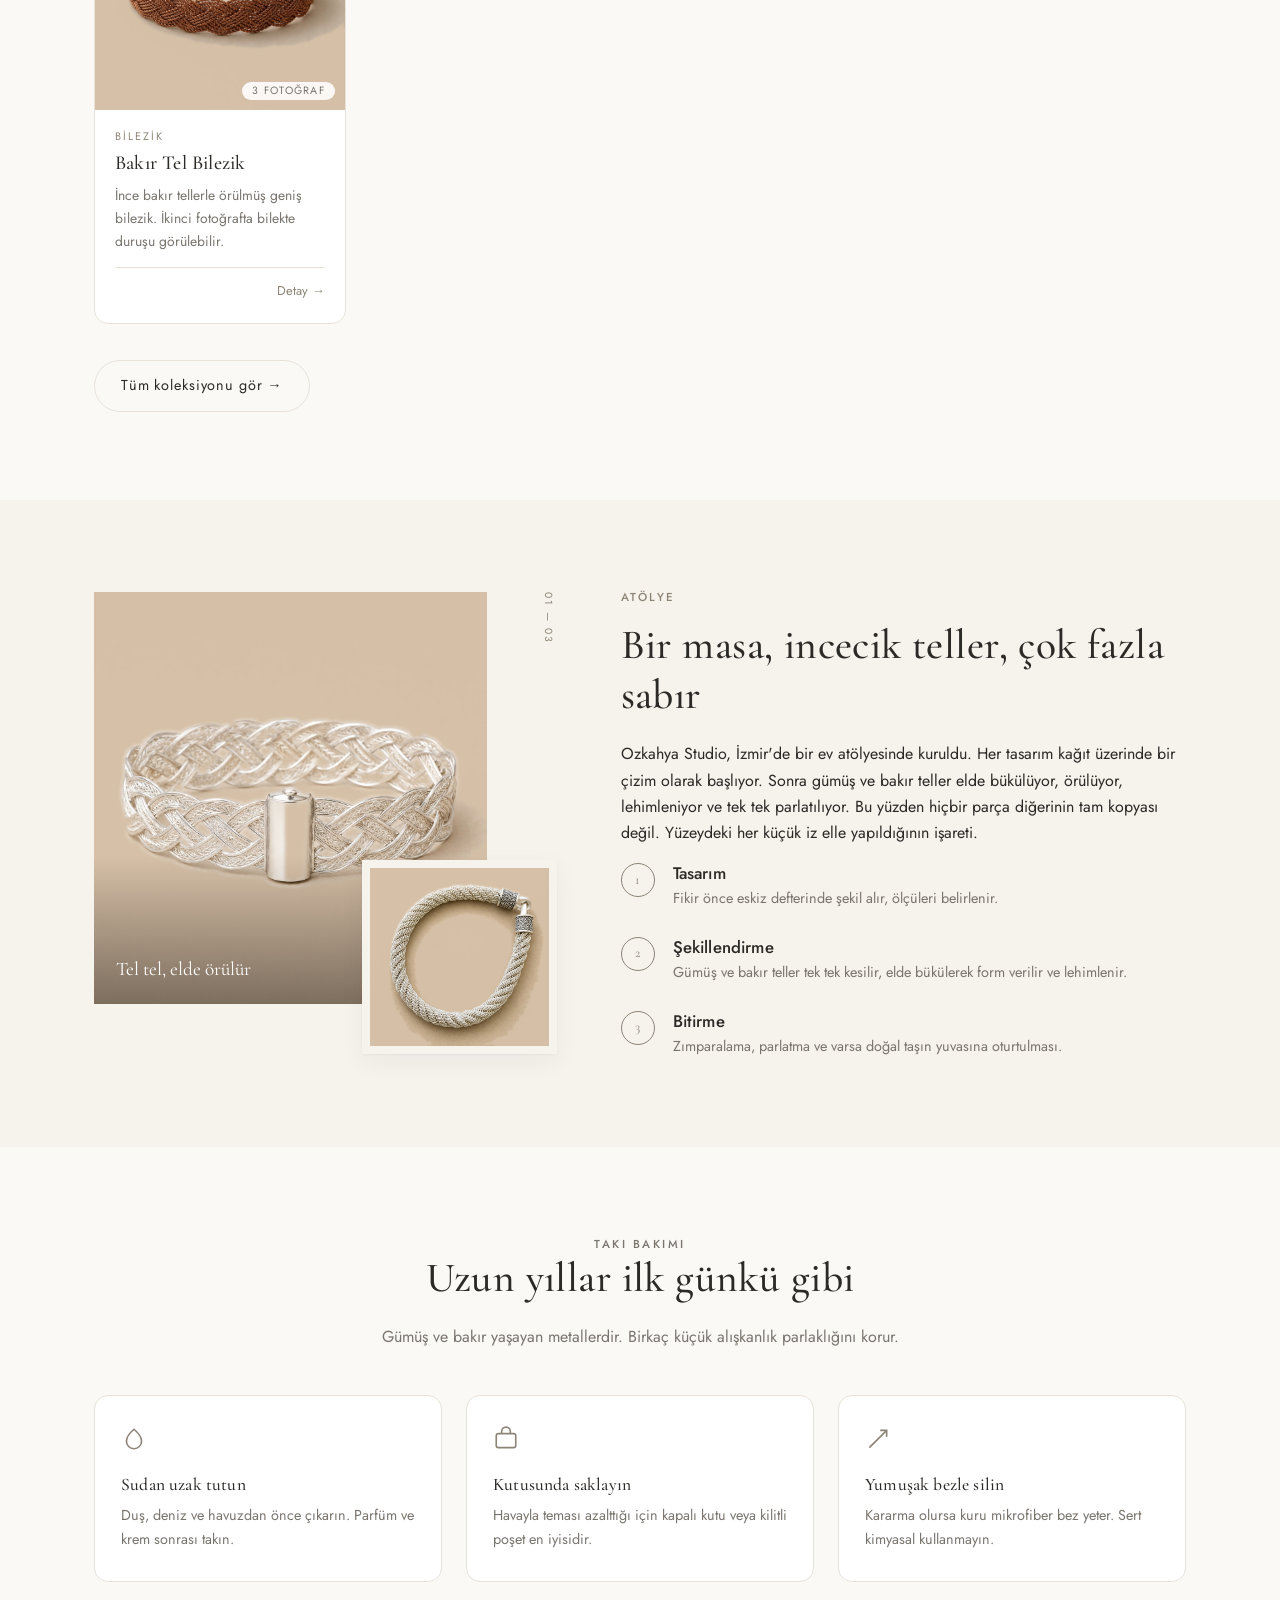
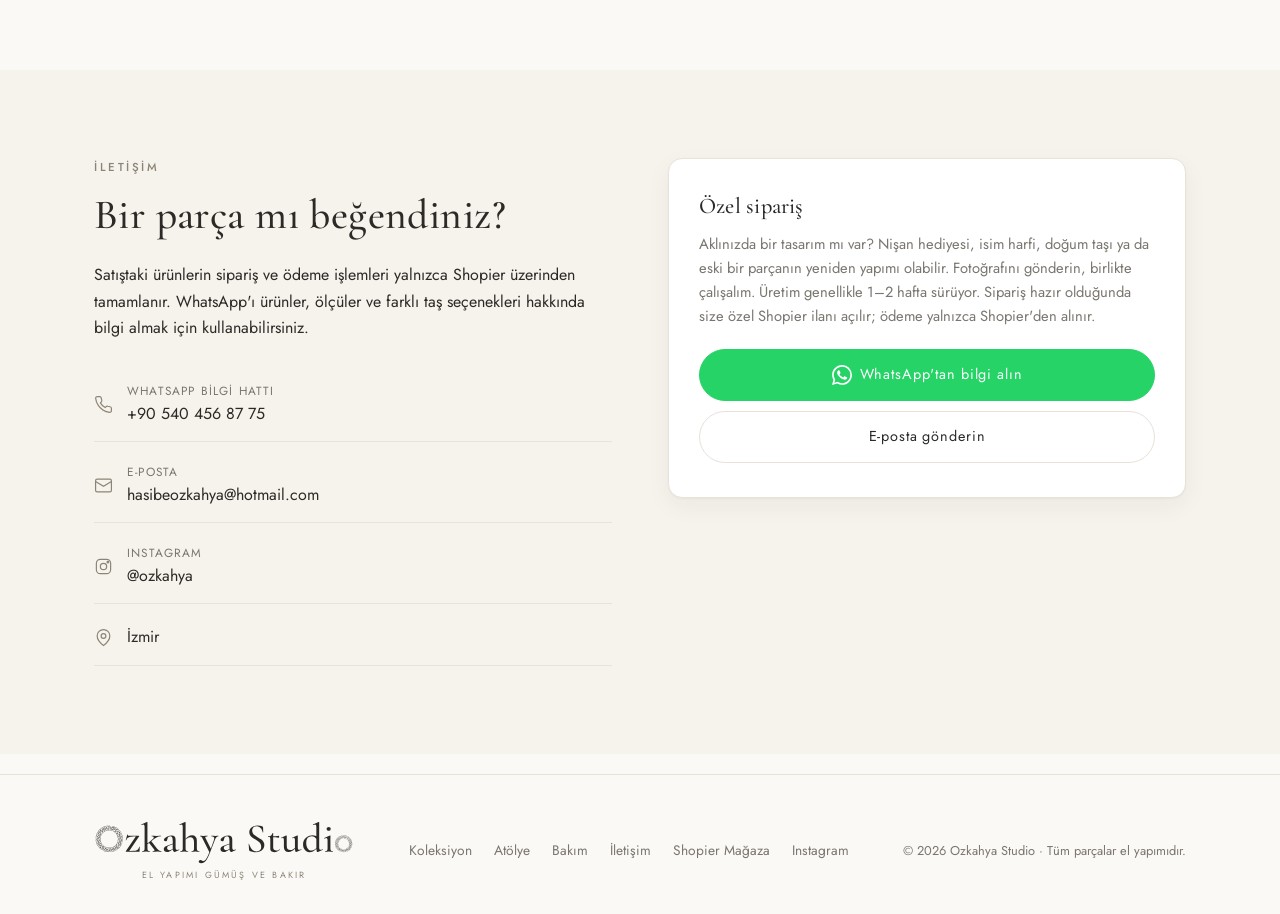
==== commit 4bb97b55: "Add English language option" ====
--- a/index.html
+++ b/index.html
@@ -11,30 +11,36 @@
 <link href="https://fonts.googleapis.com/css2?family=Cormorant+Garamond:wght@400;500;600&family=Jost:wght@300;400;500&display=swap" rel="stylesheet">
 <link rel="stylesheet" href="css/stil.css">
 </head>
-<body>
+<body data-page="home">
 
 <!-- ================= ÜST MENÜ ================= -->
 <header class="ust-bar">
   <div class="kapsayici ust-bar-ic">
-    <a href="index.html" class="logo logo--marka logo--yazi" aria-label="Ozkahya Studio ana sayfa">
+    <a href="index.html" class="logo logo--marka logo--yazi" aria-label="Ozkahya Studio ana sayfa" data-i18n-aria-label="homeAria">
       <img src="gorseller/ozkahya-studio-logo.svg" alt="Ozkahya Studio" width="260" height="49">
-      <span class="logo-alt">El Yapımı Gümüş ve Bakır</span>
+      <span class="logo-alt" data-i18n="logoAlt">El Yapımı Gümüş ve Bakır</span>
     </a>
 
-    <button class="menu-dugmesi" aria-label="Menü" aria-expanded="false">
+    <button class="menu-dugmesi" aria-label="Menü" data-i18n-aria-label="menuAria" aria-expanded="false">
       <span></span><span></span><span></span>
     </button>
 
     <nav class="menu">
-      <a href="index.html" class="aktif">Ana Sayfa</a>
-      <a href="koleksiyon.html">Koleksiyon</a>
-      <a href="#atolye">Atölye</a>
-      <a href="#bakim">Bakım</a>
-      <a href="#iletisim">İletişim</a>
-      <a href="https://www.shopier.com/ozkahyastudio" target="_blank" rel="noopener">Shopier</a>
+      <a href="index.html" class="aktif" data-i18n="navHome">Ana Sayfa</a>
+      <a href="koleksiyon.html" data-i18n="navCollection">Koleksiyon</a>
+      <a href="#atolye" data-i18n="navWorkshop">Atölye</a>
+      <a href="#bakim" data-i18n="navCare">Bakım</a>
+      <a href="#iletisim" data-i18n="navContact">İletişim</a>
+      <a href="https://www.shopier.com/ozkahyastudio" target="_blank" rel="noopener" data-i18n="navShopier">Shopier</a>
+      <div class="dil-secici" role="group" aria-label="Dil seçimi" data-i18n-aria-label="languageAria">
+        <button type="button" data-dil="tr" aria-pressed="true">TR</button>
+        <span aria-hidden="true">/</span>
+        <button type="button" data-dil="en" aria-pressed="false">EN</button>
+      </div>
       <!-- WhatsApp logosu js/site.js tarafından eklenir -->
-      <a class="buton buton--simge" data-whatsapp="Merhaba, bir ürün hakkında bilgi almak istiyorum."
-         aria-label="WhatsApp'tan bilgi alın" title="WhatsApp'tan bilgi alın"></a>
+      <a class="buton buton--simge" data-whatsapp-key="waGeneral"
+         aria-label="WhatsApp'tan bilgi alın" data-i18n-aria-label="whatsappInfoAria"
+         title="WhatsApp'tan bilgi alın" data-i18n-title="whatsappInfoAria"></a>
     </nav>
   </div>
 </header>
@@ -43,44 +49,44 @@
 <section class="vitrin">
   <div class="kapsayici vitrin-ic">
     <div class="vitrin-metin">
-      <p class="ust-etiket">Gümüş ve Bakır · Tek Tek El İşi</p>
-      <h1>Elde şekillenen<br>sessiz bir zarafet</h1>
-      <p class="vitrin-yazi">
+      <p class="ust-etiket" data-i18n="heroEyebrow">Gümüş ve Bakır · Tek Tek El İşi</p>
+      <h1 data-i18n-html="heroTitle">Elde şekillenen<br>sessiz bir zarafet</h1>
+      <p class="vitrin-yazi" data-i18n="heroText">
         Ozkahya Studio'daki her parça, küçük bir atölyede tek bir çift elden çıkıyor.
         Kalıp yok, seri üretim yok. Sadece gümüş teller, sabır ve zaman.
       </p>
       <div class="vitrin-dugmeler">
-        <a class="buton" href="koleksiyon.html">Koleksiyonu Gör</a>
-        <a class="buton buton--bos" href="#atolye">Atölyeyi Tanı</a>
+        <a class="buton" href="koleksiyon.html" data-i18n="viewCollection">Koleksiyonu Gör</a>
+        <a class="buton buton--bos" href="#atolye" data-i18n="meetWorkshop">Atölyeyi Tanı</a>
       </div>
 
       <div class="vitrin-notlar">
         <span class="vitrin-not">
           <svg width="17" height="17" viewBox="0 0 24 24" fill="none" stroke="currentColor" stroke-width="1.6"><path d="M20 6 9 17l-5-5"/></svg>
-          %100 el yapımı
+          <span data-i18n="handmade">%100 el yapımı</span>
         </span>
         <span class="vitrin-not">
           <svg width="17" height="17" viewBox="0 0 24 24" fill="none" stroke="currentColor" stroke-width="1.6"><path d="M20 6 9 17l-5-5"/></svg>
-          Gümüş ve bakır tasarımlar
+          <span data-i18n="silverCopper">Gümüş ve bakır tasarımlar</span>
         </span>
         <span class="vitrin-not">
           <svg width="17" height="17" viewBox="0 0 24 24" fill="none" stroke="currentColor" stroke-width="1.6"><path d="M20 6 9 17l-5-5"/></svg>
-          Ölçüye özel üretim
+          <span data-i18n="madeToMeasure">Ölçüye özel üretim</span>
         </span>
       </div>
     </div>
 
     <figure class="vitrin-gorsel">
       <div class="vitrin-fotograf">
-        <img src="gorseller/mor-tasli-kolye-takili.jpg" alt="Boyunda mor taşlı, püsküllü gümüş kolye">
+        <img src="gorseller/mor-tasli-kolye-takili.jpg" alt="Boyunda mor taşlı, püsküllü gümüş kolye" data-i18n-alt="heroImageAlt">
       </div>
       <figcaption class="vitrin-kunye">
         <span class="vitrin-sira">01</span>
         <span>
-          <small>Atölyeden seçki</small>
-          <strong>Mor taşlı gümüş kolye</strong>
-        </span>
-        <span class="vitrin-malzeme">Gümüş · El işi</span>
+          <small data-i18n="workshopSelection">Atölyeden seçki</small>
+          <strong data-i18n="purpleStoneNecklace">Mor taşlı gümüş kolye</strong>
+        </span>
+        <span class="vitrin-malzeme" data-i18n="silverHandmade">Gümüş · El işi</span>
       </figcaption>
     </figure>
   </div>
@@ -90,14 +96,14 @@
 <section class="bolum" id="oneCikan">
   <div class="kapsayici">
     <div class="bolum-baslik">
-      <p class="ust-etiket">Seçilmiş Parçalar</p>
-      <h2>Öne çıkanlar</h2>
+      <p class="ust-etiket" data-i18n="selectedPieces">Seçilmiş Parçalar</p>
+      <h2 data-i18n="featured">Öne çıkanlar</h2>
     </div>
 
     <div class="izgara" id="oneCikanlar"></div>
 
     <div style="margin-top:36px">
-      <a class="buton buton--bos" href="koleksiyon.html">Tüm koleksiyonu gör →</a>
+      <a class="buton buton--bos" href="koleksiyon.html" data-i18n="viewAll">Tüm koleksiyonu gör →</a>
     </div>
   </div>
 </section>
@@ -105,21 +111,21 @@
 <!-- ================= ATÖLYE / HAKKINDA ================= -->
 <section class="bolum hakkinda" id="atolye">
   <div class="kapsayici hakkinda-ic">
-    <div class="hakkinda-gorsel" aria-label="Elde örülmüş gümüş bileklikler ve tel detayları">
+    <div class="hakkinda-gorsel" aria-label="Elde örülmüş gümüş bileklikler ve tel detayları" data-i18n-aria-label="workshopVisualAria">
       <figure class="atolye-fotograf atolye-fotograf--ana">
-        <img src="gorseller/genis-orgu-bileklik-tam.jpg" alt="Geniş örgülü gümüş bilekliğin tamamı ve silindir kapaması">
-        <figcaption>Tel tel, elde örülür</figcaption>
+        <img src="gorseller/genis-orgu-bileklik-tam.jpg" alt="Geniş örgülü gümüş bilekliğin tamamı ve silindir kapaması" data-i18n-alt="wideBraceletAlt">
+        <figcaption data-i18n="wovenByHand">Tel tel, elde örülür</figcaption>
       </figure>
       <figure class="atolye-fotograf atolye-fotograf--detay">
-        <img src="gorseller/orgu-bileklik-yeni-detay.jpg" alt="Gümüş tel örgünün yakın plan detayı">
+        <img src="gorseller/orgu-bileklik-yeni-detay.jpg" alt="Gümüş tel örgünün yakın plan detayı" data-i18n-alt="wovenDetailAlt">
       </figure>
       <span class="atolye-isaret" aria-hidden="true">01 — 03</span>
     </div>
 
     <div>
-      <p class="ust-etiket">Atölye</p>
-      <h2>Bir masa, incecik teller, çok fazla sabır</h2>
-      <p>
+      <p class="ust-etiket" data-i18n="navWorkshop">Atölye</p>
+      <h2 data-i18n="workshopTitle">Bir masa, incecik teller, çok fazla sabır</h2>
+      <p data-i18n="workshopText">
         Ozkahya Studio, İzmir'de bir ev atölyesinde kuruldu. Her tasarım kağıt üzerinde bir
         çizim olarak başlıyor. Sonra gümüş ve bakır teller elde bükülüyor, örülüyor, lehimleniyor
         ve tek tek parlatılıyor. Bu yüzden hiçbir parça diğerinin tam kopyası değil.
@@ -130,22 +136,22 @@
         <div class="adim">
           <span class="adim-no">1</span>
           <div>
-            <h3>Tasarım</h3>
-            <p>Fikir önce eskiz defterinde şekil alır, ölçüleri belirlenir.</p>
+            <h3 data-i18n="design">Tasarım</h3>
+            <p data-i18n="designText">Fikir önce eskiz defterinde şekil alır, ölçüleri belirlenir.</p>
           </div>
         </div>
         <div class="adim">
           <span class="adim-no">2</span>
           <div>
-            <h3>Şekillendirme</h3>
-            <p>Gümüş ve bakır teller tek tek kesilir, elde bükülerek form verilir ve lehimlenir.</p>
+            <h3 data-i18n="shaping">Şekillendirme</h3>
+            <p data-i18n="shapingText">Gümüş ve bakır teller tek tek kesilir, elde bükülerek form verilir ve lehimlenir.</p>
           </div>
         </div>
         <div class="adim">
           <span class="adim-no">3</span>
           <div>
-            <h3>Bitirme</h3>
-            <p>Zımparalama, parlatma ve varsa doğal taşın yuvasına oturtulması.</p>
+            <h3 data-i18n="finishing">Bitirme</h3>
+            <p data-i18n="finishingText">Zımparalama, parlatma ve varsa doğal taşın yuvasına oturtulması.</p>
           </div>
         </div>
       </div>
@@ -157,26 +163,26 @@
 <section class="bolum" id="bakim">
   <div class="kapsayici">
     <div class="bolum-baslik bolum-baslik--orta">
-      <p class="ust-etiket">Takı Bakımı</p>
-      <h2>Uzun yıllar ilk günkü gibi</h2>
-      <p>Gümüş ve bakır yaşayan metallerdir. Birkaç küçük alışkanlık parlaklığını korur.</p>
+      <p class="ust-etiket" data-i18n="jewelryCare">Takı Bakımı</p>
+      <h2 data-i18n="careTitle">Uzun yıllar ilk günkü gibi</h2>
+      <p data-i18n="careText">Gümüş ve bakır yaşayan metallerdir. Birkaç küçük alışkanlık parlaklığını korur.</p>
     </div>
 
     <div class="kartlar">
       <div class="kart">
         <svg width="26" height="26" viewBox="0 0 24 24" fill="none" stroke="currentColor" stroke-width="1.5"><path d="M12 3s7 6 7 11a7 7 0 0 1-14 0c0-5 7-11 7-11z"/></svg>
-        <h3>Sudan uzak tutun</h3>
-        <p>Duş, deniz ve havuzdan önce çıkarın. Parfüm ve krem sonrası takın.</p>
+        <h3 data-i18n="avoidWater">Sudan uzak tutun</h3>
+        <p data-i18n="avoidWaterText">Duş, deniz ve havuzdan önce çıkarın. Parfüm ve krem sonrası takın.</p>
       </div>
       <div class="kart">
         <svg width="26" height="26" viewBox="0 0 24 24" fill="none" stroke="currentColor" stroke-width="1.5"><rect x="3" y="7" width="18" height="13" rx="2"/><path d="M8 7V5a4 4 0 0 1 8 0v2"/></svg>
-        <h3>Kutusunda saklayın</h3>
-        <p>Havayla teması azalttığı için kapalı kutu veya kilitli poşet en iyisidir.</p>
+        <h3 data-i18n="storeSafely">Kutusunda saklayın</h3>
+        <p data-i18n="storeSafelyText">Havayla teması azalttığı için kapalı kutu veya kilitli poşet en iyisidir.</p>
       </div>
       <div class="kart">
         <svg width="26" height="26" viewBox="0 0 24 24" fill="none" stroke="currentColor" stroke-width="1.5"><path d="M4 20 20 4"/><path d="M14 4h6v6"/></svg>
-        <h3>Yumuşak bezle silin</h3>
-        <p>Kararma olursa kuru mikrofiber bez yeter. Sert kimyasal kullanmayın.</p>
+        <h3 data-i18n="softCloth">Yumuşak bezle silin</h3>
+        <p data-i18n="softClothText">Kararma olursa kuru mikrofiber bez yeter. Sert kimyasal kullanmayın.</p>
       </div>
     </div>
   </div>
@@ -186,9 +192,9 @@
 <section class="bolum" id="iletisim" style="background:#f6f2ec">
   <div class="kapsayici iletisim-ic">
     <div>
-      <p class="ust-etiket">İletişim</p>
-      <h2>Bir parça mı beğendiniz?</h2>
-      <p>
+      <p class="ust-etiket" data-i18n="navContact">İletişim</p>
+      <h2 data-i18n="contactTitle">Bir parça mı beğendiniz?</h2>
+      <p data-i18n="contactText">
         Satıştaki ürünlerin sipariş ve ödeme işlemleri yalnızca Shopier üzerinden
         tamamlanır. WhatsApp'ı ürünler, ölçüler ve farklı taş seçenekleri hakkında
         bilgi almak için kullanabilirsiniz.
@@ -201,7 +207,7 @@
         </a>
         <a class="iletisim-satir" data-baglanti="eposta" href="#">
           <svg width="19" height="19" viewBox="0 0 24 24" fill="none" stroke="currentColor" stroke-width="1.5"><rect x="2" y="4" width="20" height="16" rx="2"/><path d="m2 7 10 6 10-6"/></svg>
-          <span><small>E-posta</small><span data-iletisim="eposta"></span></span>
+          <span><small data-i18n="email">E-posta</small><span data-iletisim="eposta"></span></span>
         </a>
         <a class="iletisim-satir" data-baglanti="instagram" href="#" target="_blank" rel="noopener">
           <svg width="19" height="19" viewBox="0 0 24 24" fill="none" stroke="currentColor" stroke-width="1.5"><rect x="3" y="3" width="18" height="18" rx="5"/><circle cx="12" cy="12" r="4"/><circle cx="17.5" cy="6.5" r="1"/></svg>
@@ -215,15 +221,15 @@
     </div>
 
     <div class="bilgi-kutusu">
-      <h3>Özel sipariş</h3>
-      <p>
+      <h3 data-i18n="customOrder">Özel sipariş</h3>
+      <p data-i18n="customOrderText">
         Aklınızda bir tasarım mı var? Nişan hediyesi, isim harfi, doğum taşı ya da
         eski bir parçanın yeniden yapımı olabilir. Fotoğrafını gönderin, birlikte
         çalışalım. Üretim genellikle 1–2 hafta sürüyor. Sipariş hazır olduğunda
         size özel Shopier ilanı açılır; ödeme yalnızca Shopier'den alınır.
       </p>
-      <a class="buton" data-whatsapp="Merhaba, özel sipariş hakkında bilgi almak istiyorum.">WhatsApp'tan bilgi alın</a>
-      <a class="buton buton--bos" data-baglanti="eposta" href="#" style="width:100%;justify-content:center;margin-top:10px">E-posta gönderin</a>
+      <a class="buton" data-whatsapp-key="waCustom"><span data-i18n="whatsappInfo">WhatsApp'tan bilgi alın</span></a>
+      <a class="buton buton--bos" data-baglanti="eposta" href="#" style="width:100%;justify-content:center;margin-top:10px" data-i18n="sendEmail">E-posta gönderin</a>
     </div>
   </div>
 </section>
@@ -233,24 +239,24 @@
   <div class="kapsayici alt-bilgi-ic">
     <div class="logo logo--marka logo--yazi" aria-label="Ozkahya Studio">
       <img src="gorseller/ozkahya-studio-logo.svg" alt="Ozkahya Studio" width="260" height="49">
-      <span class="logo-alt">El Yapımı Gümüş ve Bakır</span>
+      <span class="logo-alt" data-i18n="logoAlt">El Yapımı Gümüş ve Bakır</span>
     </div>
     <nav class="alt-menu">
-      <a href="koleksiyon.html">Koleksiyon</a>
-      <a href="#atolye">Atölye</a>
-      <a href="#bakim">Bakım</a>
-      <a href="#iletisim">İletişim</a>
-      <a href="https://www.shopier.com/ozkahyastudio" target="_blank" rel="noopener">Shopier Mağaza</a>
+      <a href="koleksiyon.html" data-i18n="navCollection">Koleksiyon</a>
+      <a href="#atolye" data-i18n="navWorkshop">Atölye</a>
+      <a href="#bakim" data-i18n="navCare">Bakım</a>
+      <a href="#iletisim" data-i18n="navContact">İletişim</a>
+      <a href="https://www.shopier.com/ozkahyastudio" target="_blank" rel="noopener" data-i18n="navShopierStore">Shopier Mağaza</a>
       <a data-baglanti="instagram" href="#" target="_blank" rel="noopener">Instagram</a>
     </nav>
-    <p class="telif">© <span id="yil"></span> Ozkahya Studio · Tüm parçalar el yapımıdır.</p>
+    <p class="telif">© <span id="yil"></span> <span data-i18n="copyright">Ozkahya Studio · Tüm parçalar el yapımıdır.</span></p>
   </div>
 </footer>
 
 <!-- ================= ÜRÜN PENCERESİ ================= -->
 <div class="pencere" id="urunPenceresi" role="dialog" aria-modal="true" aria-labelledby="pencereAd">
   <div class="pencere-ic">
-    <button class="kapat" aria-label="Kapat">✕</button>
+    <button class="kapat" aria-label="Kapat" data-i18n-aria-label="close">✕</button>
     <div class="pencere-gorsel" id="pencereGorsel"></div>
     <div class="pencere-yazi">
       <p class="ust-etiket" id="pencereKategori"></p>
@@ -260,15 +266,16 @@
       <p class="pencere-detay" id="pencereDetay"></p>
       <p style="font-size:.86rem;color:var(--yazi-soluk)" id="pencereStok"></p>
       <div class="pencere-dugmeler">
-        <a class="buton" id="pencereShopier" href="#" target="_blank" rel="noopener">Shopier'de satın al</a>
-        <a class="buton" id="pencereWhatsapp" href="#" target="_blank" rel="noopener">WhatsApp'tan bilgi al</a>
-        <a class="buton buton--bos" id="pencereEposta" href="#">E-posta ile sor</a>
+        <a class="buton" id="pencereShopier" href="#" target="_blank" rel="noopener" data-i18n="buyShopier">Shopier'de satın al</a>
+        <a class="buton" id="pencereWhatsapp" href="#" target="_blank" rel="noopener"><span data-i18n="whatsappProduct">WhatsApp'tan bilgi al</span></a>
+        <a class="buton buton--bos" id="pencereEposta" href="#" data-i18n="askByEmail">E-posta ile sor</a>
       </div>
     </div>
   </div>
 </div>
 
 <script src="js/urunler.js"></script>
+<script src="js/ceviriler.js"></script>
 <script src="js/site.js"></script>
 </body>
 </html>
--- a/css/stil.css
+++ b/css/stil.css
@@ -178,7 +178,7 @@
   margin-top: 6px;
 }
 
-.menu { display: flex; align-items: center; gap: 32px; }
+.menu { display: flex; align-items: center; gap: clamp(16px, 2vw, 32px); }
 .menu a {
   font-size: 0.88rem;
   letter-spacing: 0.04em;
@@ -204,6 +204,34 @@
 .menu a.buton { color: #fff; }
 .menu a.buton:hover { color: #fff; }
 .menu a.buton::after { display: none; }
+
+.dil-secici {
+  display: flex;
+  align-items: center;
+  gap: 4px;
+  color: var(--cizgi-koyu);
+}
+.dil-secici button {
+  width: 25px;
+  min-height: 30px;
+  padding: 0;
+  border: 0;
+  background: transparent;
+  color: var(--yazi-soluk);
+  font: 400 0.76rem/1 var(--sans);
+  letter-spacing: 0;
+  cursor: pointer;
+  transition: color var(--gecis);
+}
+.dil-secici button:hover,
+.dil-secici button.aktif {
+  color: var(--yazi);
+  font-weight: 500;
+}
+.dil-secici button.aktif {
+  text-decoration: underline;
+  text-underline-offset: 5px;
+}
 
 .menu-dugmesi {
   display: none;
@@ -723,6 +751,11 @@
   .menu.acik { display: flex; }
   .menu a { padding: 13px 0; border-bottom: 1px solid var(--cizgi); }
   .menu a:last-child { border-bottom: 0; }
+  .menu .dil-secici {
+    justify-content: center;
+    padding: 10px 0;
+    border-bottom: 1px solid var(--cizgi);
+  }
   .menu .buton { margin-top: 14px; justify-content: center; }
   .menu .buton--simge { margin-left: auto; margin-right: auto; }
 }
